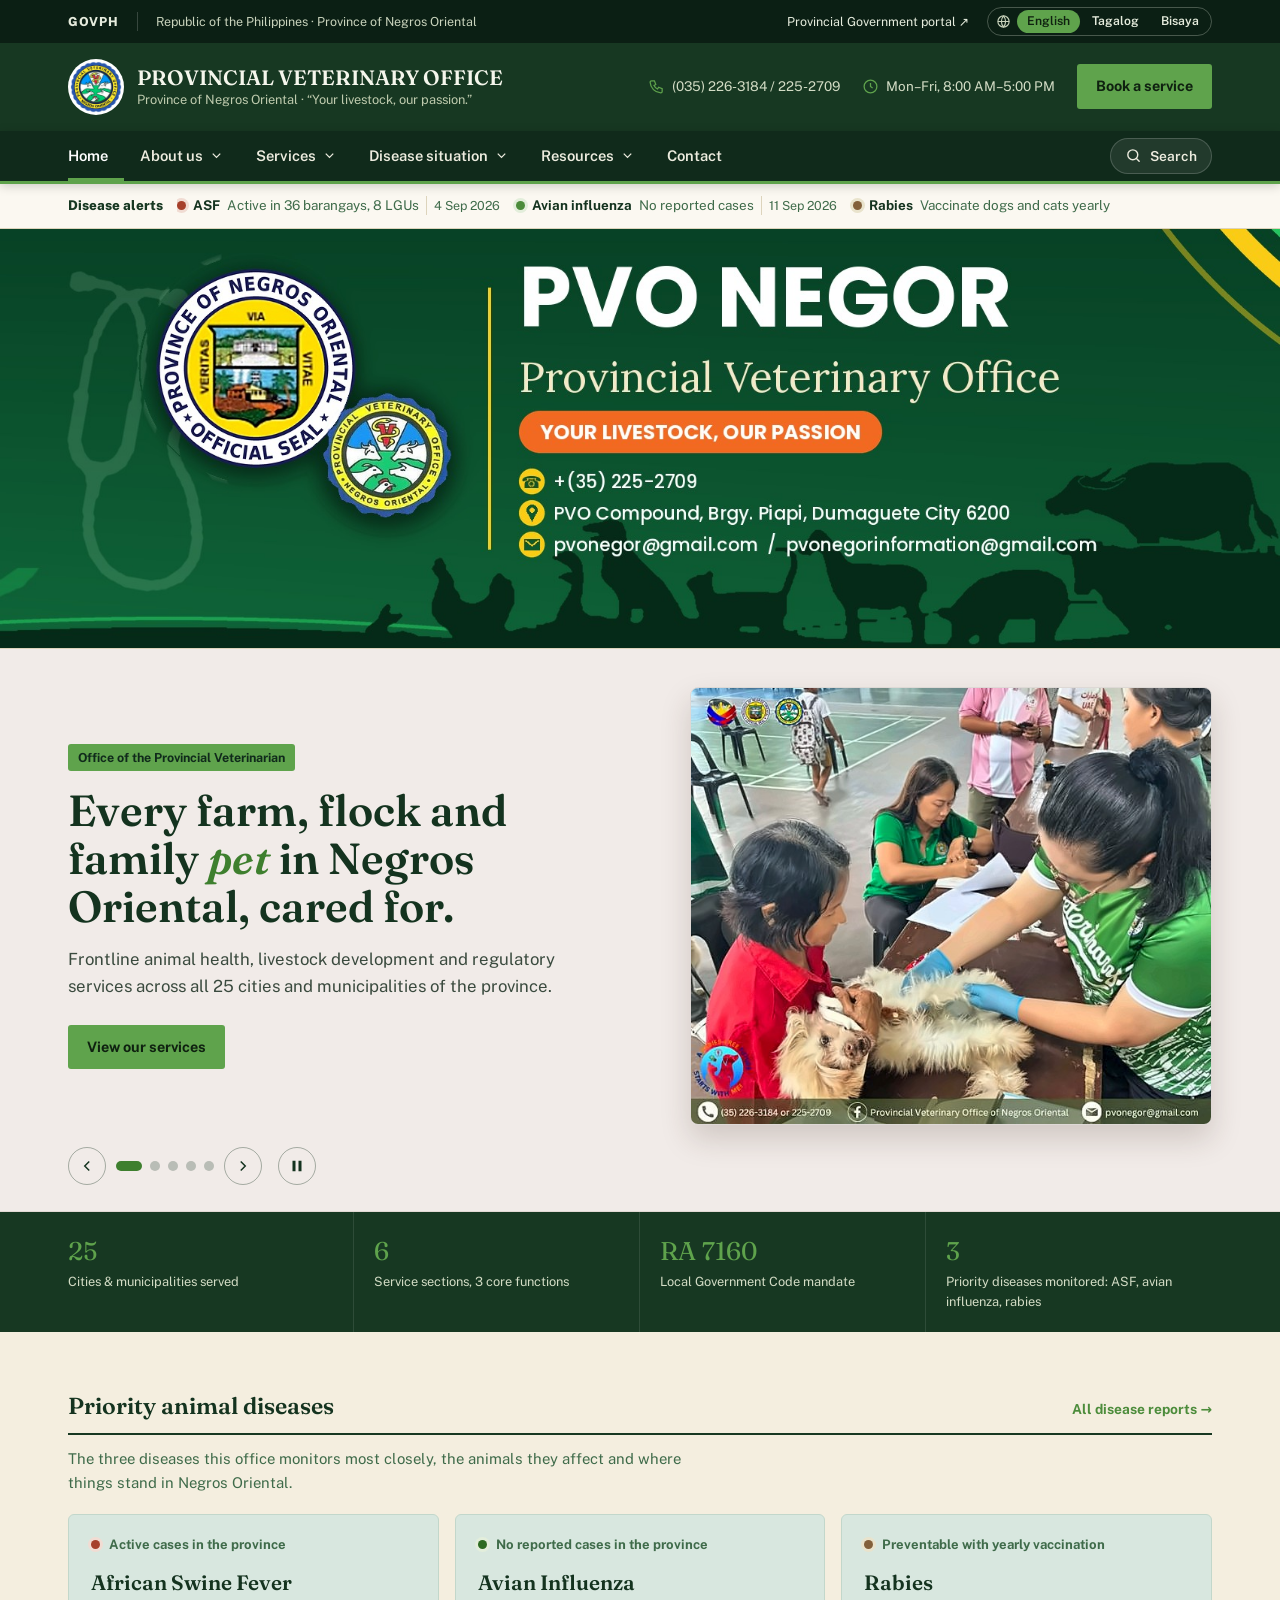
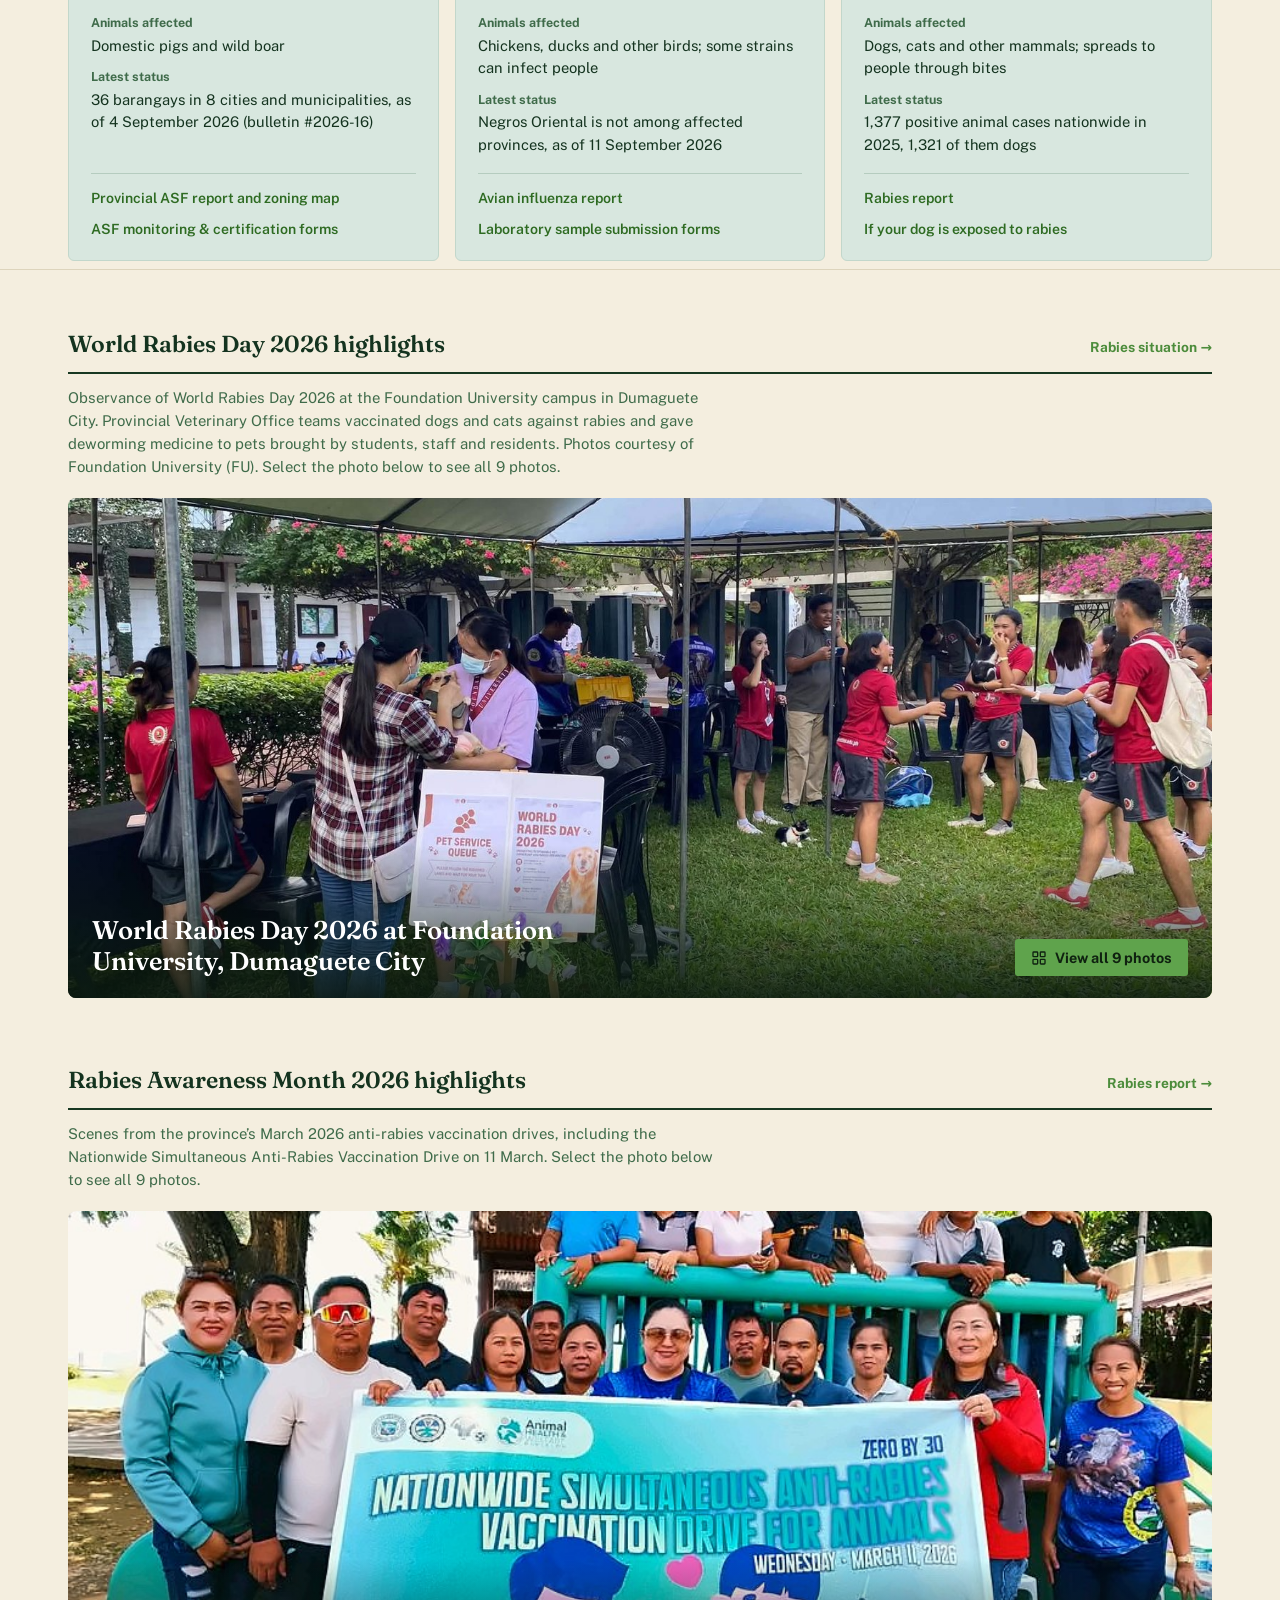
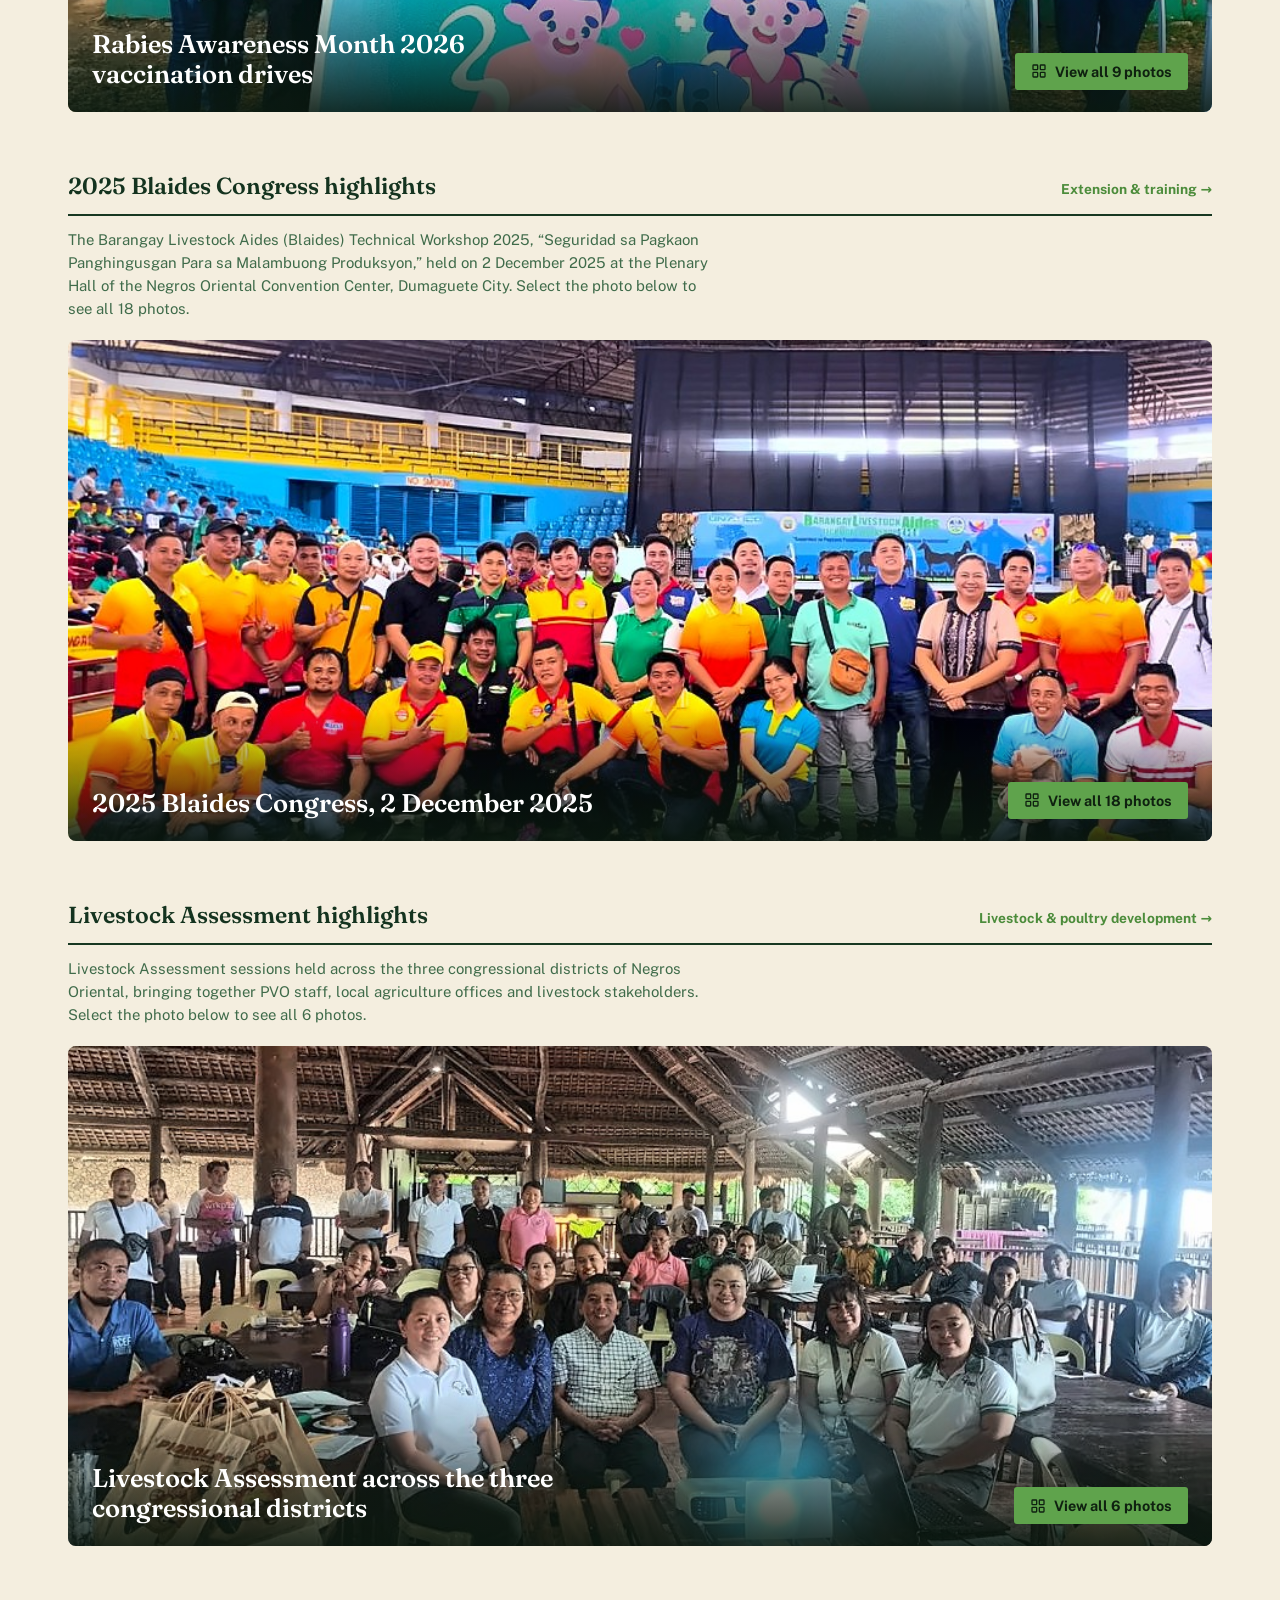
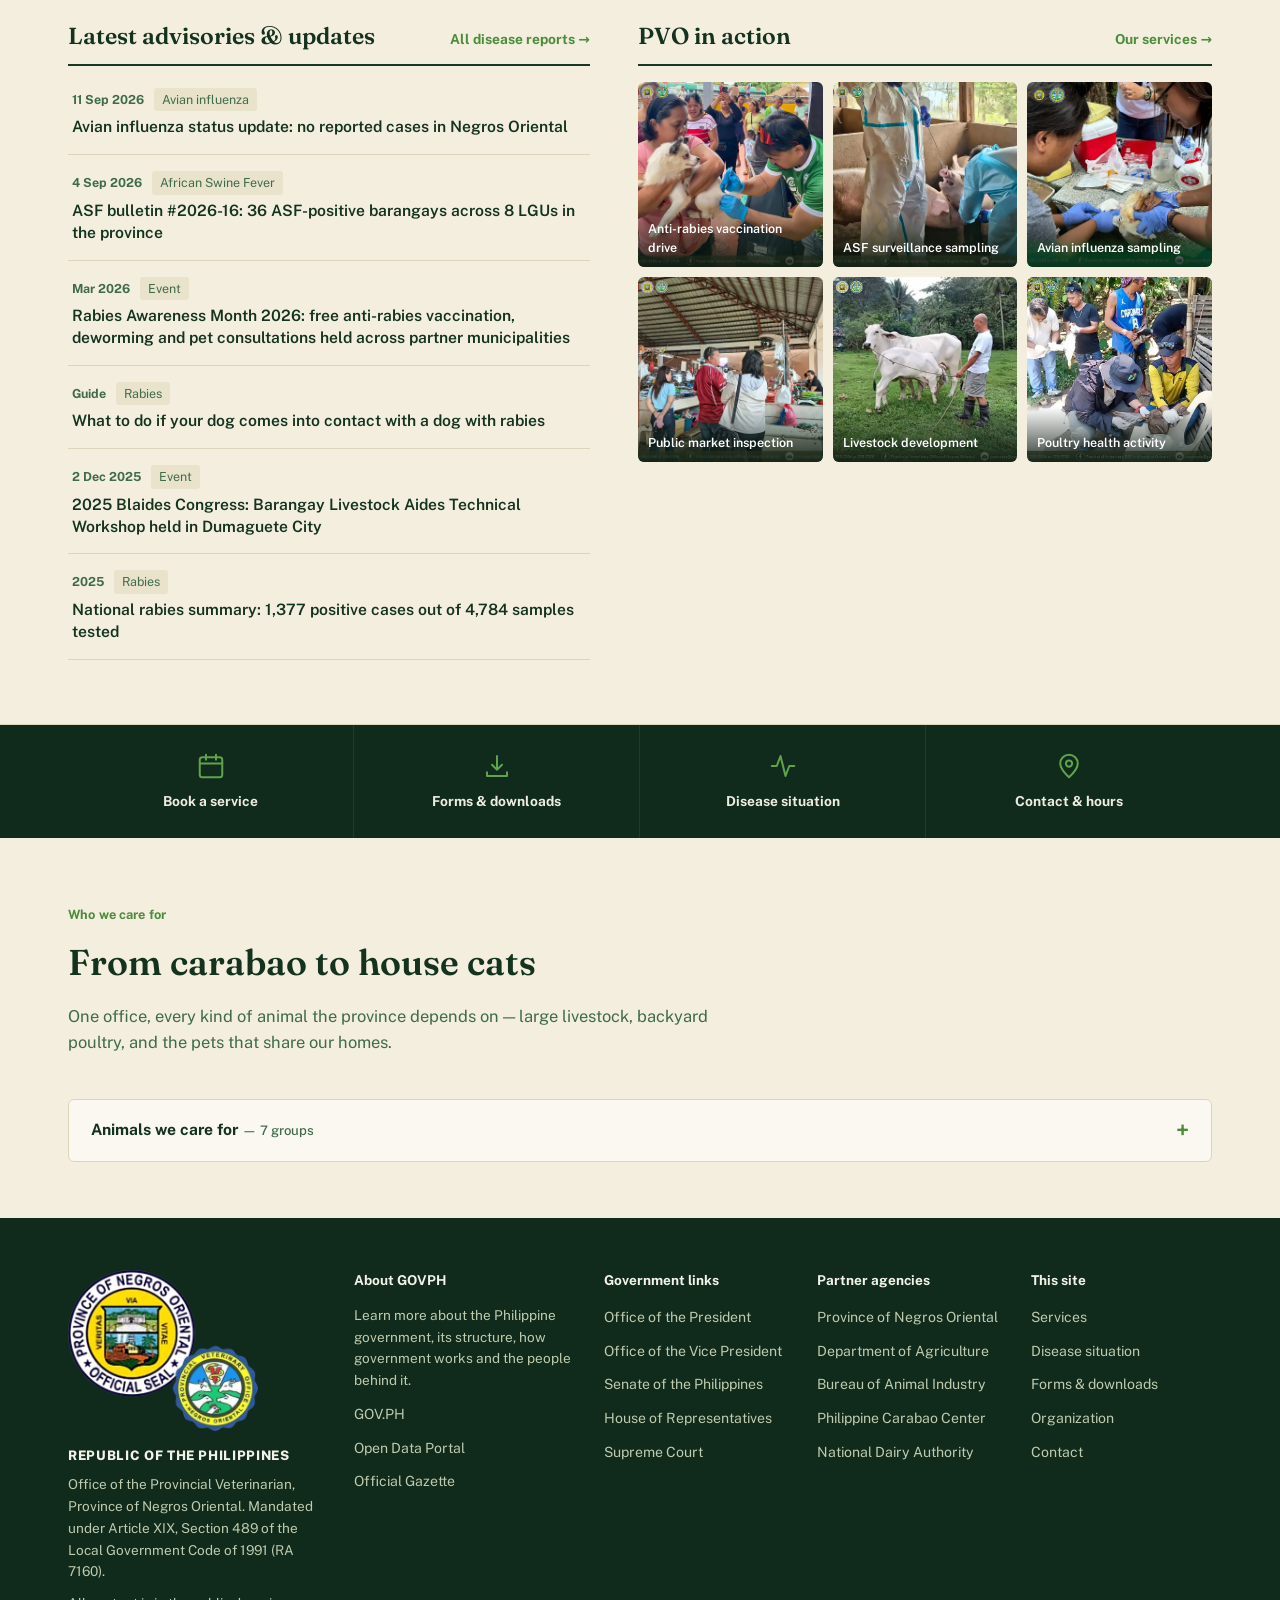
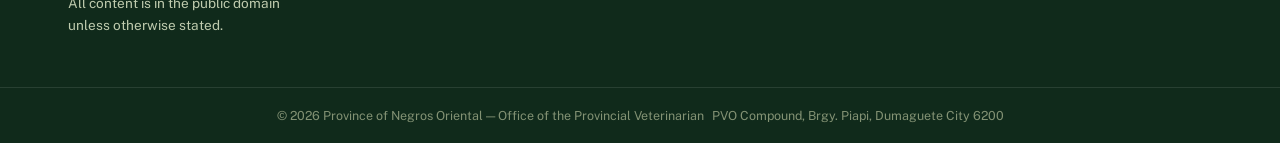
==== index.html @ 1b1973f3 "Initial commit via Netlify [skip ci]" ====
<!DOCTYPE html>
<html lang="en">
<head>
<meta charset="UTF-8">
<meta name="viewport" content="width=device-width, initial-scale=1, viewport-fit=cover">
<title>Provincial Veterinary Office — Negros Oriental</title>
<link rel="icon" href="images/icons/favicon.ico" sizes="any">
<link rel="icon" href="images/icons/favicon-32.png" sizes="32x32" type="image/png">
<link rel="icon" href="images/icons/icon-192.png" sizes="192x192" type="image/png">
<link rel="apple-touch-icon" href="images/icons/apple-touch-icon.png">
<meta name="msapplication-TileImage" content="images/icons/mstile-270.png">
<meta name="theme-color" content="#173822">
<link rel="preconnect" href="https://fonts.googleapis.com">
<link rel="preconnect" href="https://fonts.gstatic.com" crossorigin>
<link href="https://fonts.googleapis.com/css2?family=Fraunces:opsz,wght@9..144,400;9..144,500;9..144,600;9..144,700&family=Public+Sans:wght@400;500;600;700;800&display=swap" rel="stylesheet">
<link rel="stylesheet" href="css/style.css">
</head>
<body>

<a class="skip-link" href="#main">Skip to content</a>

<div class="govph-bar">
  <div class="wrap">
    <a class="govph" href="https://www.gov.ph/" target="_blank" rel="noopener">GOVPH</a>
    <span class="gov-meta">Republic of the Philippines &middot; Province of Negros Oriental</span>
    <a class="gov-portal" href="https://negor.gov.ph/" target="_blank" rel="noopener">Provincial Government portal &#8599;</a>
  </div>
</div>

<header class="site-top">
  <div class="wrap">
    <a class="brand" href="index.html">
      <img class="mark" src="images/pvo-seal-mark.png" alt="" width="56" height="56">
      <span class="brand-text">
        <span class="office">PROVINCIAL VETERINARY OFFICE</span>
        <span class="province">Province of Negros Oriental &middot; &ldquo;Your livestock, our passion.&rdquo;</span>
      </span>
    </a>
    <div class="top-contact">
      <span><svg viewBox="0 0 24 24" fill="none" stroke="currentColor" stroke-width="1.8" aria-hidden="true"><path d="M5 4h4l2 5-2.5 1.5a11 11 0 0 0 5 5L15 13l5 2v4a2 2 0 0 1-2 2A16 16 0 0 1 3 6a2 2 0 0 1 2-2"/></svg>(035) 226-3184 / 225-2709</span>
      <span><svg viewBox="0 0 24 24" fill="none" stroke="currentColor" stroke-width="1.8" aria-hidden="true"><circle cx="12" cy="12" r="9"/><path d="M12 7v5l3 2"/></svg>Mon&ndash;Fri, 8:00 AM&ndash;5:00 PM</span>
      <a class="btn btn-primary" href="https://www.facebook.com/profile.php?id=61559705551489" target="_blank" rel="noopener">Book a service</a>
    </div>
  </div>
</header>

<div class="navbar" id="navbar">
  <div class="wrap">
    <button class="nav-toggle" id="navToggle" type="button" aria-expanded="false" aria-controls="mainMenu">
      <svg viewBox="0 0 24 24" fill="none" stroke="currentColor" stroke-width="2" stroke-linecap="round" aria-hidden="true"><path d="M3 6h18M3 12h18M3 18h18"/></svg>
      <span>Menu</span>
    </button>
    <nav class="mainnav" aria-label="Main">
      <ul class="menu" id="mainMenu">
        <li><a class="top" href="index.html" aria-current="page">Home</a></li>
        <li class="has-sub">
          <button class="top sub-toggle" type="button" aria-expanded="false" aria-controls="menu-1">About us<svg class="chev" viewBox="0 0 24 24" fill="none" stroke="currentColor" stroke-width="2" aria-hidden="true"><path d="m6 9 6 6 6-6"/></svg></button>
          <ul class="submenu" id="menu-1">
            <li><a href="about.html#about">Mandate &amp; legal basis</a></li>
            <li><a href="about.html#mission-vision">Mission, vision &amp; values</a></li>
            <li><a href="organization.html">Organizational structure</a></li>
          </ul>
        </li>
        <li class="has-sub">
          <button class="top sub-toggle" type="button" aria-expanded="false" aria-controls="menu-2">Services<svg class="chev" viewBox="0 0 24 24" fill="none" stroke="currentColor" stroke-width="2" aria-hidden="true"><path d="m6 9 6 6 6-6"/></svg></button>
          <ul class="submenu" id="menu-2">
            <li><a href="services.html#svc-health">Animal health &amp; protection</a></li>
            <li><a href="services.html#svc-production">Animal production</a></li>
            <li><a href="services.html#svc-regulation">Veterinary regulation</a></li>
            <li><a href="services.html#svc-extension">Extension &amp; outreach</a></li>
            <li><a href="services.html#svc-lgu">Services for LGUs</a></li>
            <li><a href="services.html#walkin">Before you visit</a></li>
            <li><a href="services.html#feedback">Feedback &amp; complaints</a></li>
            <li><a href="https://www.facebook.com/profile.php?id=61559705551489" target="_blank" rel="noopener">Book a service (Facebook)</a></li>
          </ul>
        </li>
        <li class="has-sub">
          <button class="top sub-toggle" type="button" aria-expanded="false" aria-controls="menu-3">Disease situation<svg class="chev" viewBox="0 0 24 24" fill="none" stroke="currentColor" stroke-width="2" aria-hidden="true"><path d="m6 9 6 6 6-6"/></svg></button>
          <ul class="submenu" id="menu-3">
            <li><a href="disease-status.html#asf">African Swine Fever</a></li>
            <li><a href="disease-status.html#avian">Avian Influenza</a></li>
            <li><a href="disease-status.html#rabies">Rabies</a></li>
            <li><a href="disease-status.html#rabies-exposed-dog">If your dog is exposed to rabies</a></li>
          </ul>
        </li>
        <li class="has-sub">
          <button class="top sub-toggle" type="button" aria-expanded="false" aria-controls="menu-4">Resources<svg class="chev" viewBox="0 0 24 24" fill="none" stroke="currentColor" stroke-width="2" aria-hidden="true"><path d="m6 9 6 6 6-6"/></svg></button>
          <ul class="submenu" id="menu-4">
            <li><a href="forms.html">Forms &amp; downloads</a></li>
            <li><a href="documents/DA-Rabies-Exposed-Dog-Poster-Filipino.pdf" download>Rabies exposed-dog poster (PDF)</a></li>
          </ul>
        </li>
        <li><a class="top" href="contact.html">Contact</a></li>
      </ul>
    </nav>
    <button class="search-open" type="button" aria-haspopup="dialog" aria-controls="siteSearch" title="Search this site (press /)">
      <svg viewBox="0 0 24 24" fill="none" stroke="currentColor" stroke-width="2" stroke-linecap="round" aria-hidden="true"><circle cx="11" cy="11" r="7"/><path d="m20 20-3.5-3.5"/></svg>
      <span>Search</span>
    </button>
  </div>
</div>

<div class="masthead">
  <img src="images/masthead-banner.jpg" alt="PVO Negros Oriental — Your livestock, our passion. Provincial Veterinary Office cover banner.">
</div>


<main id="main">
  <section class="carousel" aria-roledescription="carousel" aria-label="Highlights">
    <div class="wrap">
    <div class="slides" id="slides">
      <div class="slide is-active" role="group" aria-roledescription="slide" aria-label="1 of 5">
        <div class="slide-text">
          <span class="slide-eyebrow">Office of the Provincial Veterinarian</span>
          <h1 class="slide-title">Every farm, flock and family <em>pet</em> in Negros Oriental, cared for.</h1>
          <p>Frontline animal health, livestock development and regulatory services across all 25 cities and municipalities of the province.</p>
          <div class="slide-ctas"><a class="btn btn-primary" href="services.html">View our services</a></div>
        </div>
        <div class="slide-media"><img src="images/hero-dog-vaccination.jpg" alt="PVO staff vaccinating a dog during an anti-rabies vaccination drive"></div>
      </div>
      <div class="slide" role="group" aria-roledescription="slide" aria-label="2 of 5" aria-hidden="true">
        <div class="slide-text">
          <span class="slide-eyebrow">African Swine Fever advisory</span>
          <h2 class="slide-title">36 barangays in 8 cities and municipalities have active ASF cases</h2>
          <p>From the national ASF bulletin #2026-16, as of 4 September 2026. See the provincial zoning map and the national picture.</p>
          <div class="slide-ctas"><a class="btn btn-primary" href="disease-status.html#asf">See the ASF report</a></div>
        </div>
        <div class="slide-media"><img src="images/asf-sampling-1.jpg" alt="Provincial Veterinary Office staff drawing a blood sample from a restrained piglet for ASF testing" loading="lazy"></div>
      </div>
      <div class="slide" role="group" aria-roledescription="slide" aria-label="3 of 5" aria-hidden="true">
        <div class="slide-text">
          <span class="slide-eyebrow">Rabies Awareness Month 2026</span>
          <h2 class="slide-title">Free anti-rabies vaccination for dogs and cats in March</h2>
          <p>During Rabies Awareness Month, the office and partner municipalities held free vaccination, deworming and pet consultation drives, including the Nationwide Simultaneous Anti-Rabies Vaccination Drive on 11 March 2026.</p>
          <div class="slide-ctas"><a class="btn btn-primary" href="disease-status.html#rabies-exposed-dog">If your dog is exposed to rabies</a><a class="btn btn-ghost" href="#rabies-month">See activity photos</a></div>
        </div>
        <div class="slide-media"><img src="images/rabies-vaccination-cat.jpg" alt="Veterinary staff holding up a white cat to give it an anti-rabies vaccine at a community vaccination event" loading="lazy"></div>
      </div>
      <div class="slide" role="group" aria-roledescription="slide" aria-label="4 of 5" aria-hidden="true">
        <div class="slide-text">
          <span class="slide-eyebrow">Avian influenza surveillance</span>
          <h2 class="slide-title">No reported avian influenza cases in Negros Oriental</h2>
          <p>As of the 11 September 2026 national bulletin. Our field teams collect samples from ducks and poultry for testing.</p>
          <div class="slide-ctas"><a class="btn btn-primary" href="disease-status.html#avian">See the avian influenza report</a></div>
        </div>
        <div class="slide-media"><img src="images/avian-sampling-1.jpg" alt="Veterinary office staff holding a duck while collecting a sample for avian influenza testing" loading="lazy"></div>
      </div>
      <div class="slide" role="group" aria-roledescription="slide" aria-label="5 of 5" aria-hidden="true">
        <div class="slide-text">
          <span class="slide-eyebrow">Extension &amp; training</span>
          <h2 class="slide-title">Training for raisers and Barangay Livestock Aides (Blaides)</h2>
          <p>Technical assistance, veterinary medical missions and responsible pet ownership campaigns across the province.</p>
          <div class="slide-ctas"><a class="btn btn-primary" href="services.html#svc-extension">Extension services</a><a class="btn btn-ghost" href="#blaides-congress">2025 Blaides Congress photos</a></div>
        </div>
        <div class="slide-media"><img src="images/extension-training-group.jpg" alt="Group photo of training participants with Provincial Veterinary Office staff" loading="lazy"></div>
      </div>
    </div>
    <div class="car-controls">
      <button class="car-btn" type="button" data-car="prev" aria-label="Previous slide"><svg viewBox="0 0 24 24" fill="none" stroke="currentColor" stroke-width="2" aria-hidden="true"><path d="m15 18-6-6 6-6"/></svg></button>
      <div class="car-dots" role="group" aria-label="Choose slide">
        <button type="button" class="car-dot" aria-label="Slide 1" aria-current="true"></button>
        <button type="button" class="car-dot" aria-label="Slide 2"></button>
        <button type="button" class="car-dot" aria-label="Slide 3"></button>
        <button type="button" class="car-dot" aria-label="Slide 4"></button>
        <button type="button" class="car-dot" aria-label="Slide 5"></button>
      </div>
      <button class="car-btn" type="button" data-car="next" aria-label="Next slide"><svg viewBox="0 0 24 24" fill="none" stroke="currentColor" stroke-width="2" aria-hidden="true"><path d="m9 18 6-6-6-6"/></svg></button>
      <button class="car-btn car-pause" type="button" data-car="pause" aria-label="Pause automatic slides"><svg class="i-pause" viewBox="0 0 24 24" fill="currentColor" aria-hidden="true"><rect x="6" y="5" width="4" height="14"/><rect x="14" y="5" width="4" height="14"/></svg><svg class="i-play" viewBox="0 0 24 24" fill="currentColor" aria-hidden="true"><path d="M7 5v14l12-7z"/></svg></button>
    </div>
    </div>
  </section>

  <div class="stat-band">
    <div class="wrap">
      <div><span class="num">25</span><span class="label">Cities &amp; municipalities served</span></div>
      <div><span class="num">6</span><span class="label">Service sections, 3 core functions</span></div>
      <div><span class="num">RA 7160</span><span class="label">Local Government Code mandate</span></div>
      <div><span class="num">3</span><span class="label">Priority diseases monitored: ASF, avian influenza, rabies</span></div>
    </div>
  </div>

  <section class="event-feature wr" id="world-rabies-day" data-show-until="2026-10-05" aria-labelledby="wrd-title">
    <div class="wrap">
      <div class="wr-panel">
        <div class="wr-rule" aria-hidden="true"></div>
        <div class="wr-grid">
          <div class="wr-text">
            <p class="wr-kicker"><span class="wr-mark" aria-hidden="true"></span>Upcoming observance &middot; Global event</p>
            <h2 id="wrd-title" class="wr-title">World Rabies Day 2026: Stronger Together</h2>
            <dl class="wr-details">
              <div><dt>Date</dt><dd>Monday, 28 September 2026</dd></div>
              <div><dt>Where</dt><dd>Worldwide, and in every barangay of Negros Oriental</dd></div>
            </dl>
            <p class="wr-quote">Rabies is almost 100% fatal once symptoms appear and kills nearly <strong>59,000 people</strong> every year.</p>
            <p class="wr-lede">Every 28 September, the world comes together to raise awareness about ending rabies. This year&rsquo;s theme, <strong>&ldquo;Stronger Together,&rdquo;</strong> is a reminder that rabies can only be eliminated when everyone works together.</p>
            <button type="button" class="wr-more" aria-expanded="false" aria-controls="wr-details-panel"><span class="wr-more-label" data-i18n-skip>Discover more</span><svg class="wr-arrow" viewBox="0 0 24 24" fill="none" stroke="currentColor" stroke-width="2" stroke-linecap="round" stroke-linejoin="round" aria-hidden="true"><path d="M5 12h14M13 6l6 6-6 6"/></svg></button>
          </div>
          <figure class="wr-media">
            <img src="images/rabies-vaccination-kitten.jpg" alt="A staff member in blue gloves vaccinating a kitten against rabies while another person holds it against a wall" loading="lazy">
          </figure>
        </div>

        <div class="wr-body" id="wr-details-panel">
          <div class="wr-cols">
            <div>
              <h3>What is World Rabies Day?</h3>
              <p>World Rabies Day has been marked every 28 September since 2007 by the <a href="https://rabiesalliance.org/" target="_blank" rel="noopener">Global Alliance for Rabies Control (GARC)</a>, a long-time partner of the World Organisation for Animal Health (WOAH). It is the biggest event in rabies awareness.</p>
              <p>The day and the activities held around it help prevention and elimination efforts around the world. It is a chance to raise awareness and speak up for ending one of the deadliest diseases that pass from animals to people.</p>
              <p>From local communities and veterinary workers to governments, health workers, teachers and global partners, everyone has a part to play in making a rabies-free world a reality.</p>
            </div>
            <div>
              <h3>What can you do?</h3>
              <p>This year&rsquo;s theme calls on everyone to help stop the spread of rabies from dogs. Whichever way you choose to take part, it makes a difference:</p>
              <ul class="wr-list">
                <li>Have your dogs and cats vaccinated against rabies every year.</li>
                <li>Support and join vaccination drives in your barangay or municipality.</li>
                <li>Share rabies awareness messages on social media with <strong>#WorldRabiesDay</strong>.</li>
                <li>Report any animal bite to your municipal or city veterinarian or to this office right away.</li>
                <li>Partner with organisations, or help raise funds for rabies elimination.</li>
              </ul>
              <p class="wr-sub">Communication materials you can use and share:</p>
              <ul class="wr-links">
                <li><a href="https://rabiesalliance.org/world-rabies-day/event-resources" target="_blank" rel="noopener">GARC&rsquo;s World Rabies Day resources<svg class="wr-ext" viewBox="0 0 24 24" fill="none" stroke="currentColor" stroke-width="2" stroke-linecap="round" stroke-linejoin="round" aria-hidden="true"><path d="M7 17 17 7M8 7h9v9"/></svg></a></li>
              </ul>
            </div>
          </div>

          <div class="wr-cols wr-cols-2">
            <div class="wr-card">
              <p class="wr-card-kicker"><span class="wr-mark" aria-hidden="true"></span>Listed disease</p>
              <h3>Rabies</h3>
              <dl class="wr-card-facts">
                <div><dt>Type of animals</dt><dd>Dogs, cats and other mammals; spreads to people through bites</dd></div>
                <div><dt>Useful links</dt><dd>
                  <a href="disease-status.html#rabies">Rabies situation</a><br>
                  <a href="disease-status.html#rabies-exposed-dog">If your dog is exposed to rabies</a>
                </dd></div>
              </dl>
            </div>
            <div>
              <h3>Join us this World Rabies Day</h3>
              <p>As individuals and as a community, we have the power to end rabies. Follow and join the conversation with <strong>#WorldRabiesDay</strong>:</p>
              <ul class="wr-social">
                <li><a href="https://www.facebook.com/profile.php?id=61559705551489" target="_blank" rel="noopener">PVO Negros Oriental on Facebook<svg class="wr-ext" viewBox="0 0 24 24" fill="none" stroke="currentColor" stroke-width="2" stroke-linecap="round" stroke-linejoin="round" aria-hidden="true"><path d="M7 17 17 7M8 7h9v9"/></svg></a></li>
              </ul>
            </div>
          </div>
          <p class="wr-source">Adapted from &ldquo;World Rabies Day 2026: Stronger Together&rdquo;, World Organisation for Animal Health (WOAH).</p>
        </div>
      </div>
    </div>
  </section>

  <section class="diseases" id="priority-diseases" aria-labelledby="pd-title">
    <div class="wrap">
      <div class="block-head"><h2 id="pd-title">Priority animal diseases</h2><a href="disease-status.html">All disease reports</a></div>
      <p class="rm-intro">The three diseases this office monitors most closely, the animals they affect and where things stand in Negros Oriental.</p>
      <div class="disease-grid">
        <article class="disease-card">
          <p class="dc-status dc-active"><span class="dot" aria-hidden="true"></span>Active cases in the province</p>
          <h3><a href="disease-status.html#asf">African Swine Fever</a></h3>
          <dl class="dc-facts">
            <div><dt>Animals affected</dt><dd>Domestic pigs and wild boar</dd></div>
            <div><dt>Latest status</dt><dd>36 barangays in 8 cities and municipalities, as of 4 September 2026 <span class="nw">(bulletin #2026-16)</span></dd></div>
          </dl>
          <ul class="dc-links">
            <li><a href="disease-status.html#asf">Provincial ASF report and zoning map</a></li>
            <li><a href="forms.html#asf-forms">ASF monitoring &amp; certification forms</a></li>
          </ul>
        </article>
        <article class="disease-card">
          <p class="dc-status dc-clear"><span class="dot" aria-hidden="true"></span>No reported cases in the province</p>
          <h3><a href="disease-status.html#avian">Avian Influenza</a></h3>
          <dl class="dc-facts">
            <div><dt>Animals affected</dt><dd>Chickens, ducks and other birds; some strains can infect people</dd></div>
            <div><dt>Latest status</dt><dd>Negros Oriental is not among affected provinces, as of 11 September 2026</dd></div>
          </dl>
          <ul class="dc-links">
            <li><a href="disease-status.html#avian">Avian influenza report</a></li>
            <li><a href="forms.html#lab-forms">Laboratory sample submission forms</a></li>
          </ul>
        </article>
        <article class="disease-card">
          <p class="dc-status dc-watch"><span class="dot" aria-hidden="true"></span>Preventable with yearly vaccination</p>
          <h3><a href="disease-status.html#rabies">Rabies</a></h3>
          <dl class="dc-facts">
            <div><dt>Animals affected</dt><dd>Dogs, cats and other mammals; spreads to people through bites</dd></div>
            <div><dt>Latest status</dt><dd>1,377 positive animal cases nationwide in 2025, 1,321 of them dogs</dd></div>
          </dl>
          <ul class="dc-links">
            <li><a href="disease-status.html#rabies">Rabies report</a></li>
            <li><a href="disease-status.html#rabies-exposed-dog">If your dog is exposed to rabies</a></li>
          </ul>
        </article>
      </div>
    </div>
  </section>

  <section class="rabies-month wrd-highlights" id="world-rabies-day-highlights">
    <div class="wrap">
      <div class="block-head"><h2>World Rabies Day 2026 highlights</h2><a href="disease-status.html#rabies">Rabies situation</a></div>
      <p class="rm-intro">Observance of World Rabies Day 2026 at the Foundation University campus in Dumaguete City. Provincial Veterinary Office teams vaccinated dogs and cats against rabies and gave deworming medicine to pets brought by students, staff and residents. Photos courtesy of Foundation University (FU). <span class="g-hint" data-i18n-skip>Select a photo to view it larger.</span></p>
      <button type="button" class="g-cover" aria-expanded="true" aria-controls="wrdGallery" hidden>
        <img src="images/wrd-2026-pet-service-area.jpg" alt="" loading="lazy">
        <span class="g-cover-text">
          <span class="g-cover-title">World Rabies Day 2026 at Foundation University, Dumaguete City</span>
          <span class="g-cover-cta"><svg viewBox="0 0 24 24" fill="none" stroke="currentColor" stroke-width="2" stroke-linecap="round" stroke-linejoin="round" aria-hidden="true"><rect x="3" y="3" width="7" height="7" rx="1"/><rect x="14" y="3" width="7" height="7" rx="1"/><rect x="3" y="14" width="7" height="7" rx="1"/><rect x="14" y="14" width="7" height="7" rx="1"/></svg><span>View all <span class="g-count"></span> photos</span></span>
        </span>
      </button>
      <div class="rm-grid" id="wrdGallery">
        <button type="button" class="rm-tile rm-feature" data-full="images/wrd-2026-pet-service-area.jpg" data-cap="Pet service area at the Foundation University campus &middot; Photo courtesy of Foundation University">
          <img src="images/wrd-2026-pet-service-area.jpg" alt="Students, staff and pet owners with their dogs and cats at the pet service tents on the Foundation University campus lawn, beside a World Rabies Day 2026 poster and a Pet Service Queue sign" loading="lazy">
          <span class="rm-cap">Pet service area at the Foundation University campus</span>
        </button>
        <button type="button" class="rm-tile" data-full="images/wrd-2026-dog-vaccination.jpg" data-cap="Anti-rabies vaccination for a small white dog &middot; Photo courtesy of Foundation University">
          <img src="images/wrd-2026-dog-vaccination.jpg" alt="A PVO staff member in a blue Provincial Veterinary Office shirt vaccinating a small white dog in a striped shirt held by its owner" loading="lazy">
          <span class="rm-cap">Anti-rabies vaccination for a small white dog</span>
        </button>
        <button type="button" class="rm-tile" data-full="images/wrd-2026-puppy-vaccination.jpg" data-cap="Vaccinating a puppy against rabies &middot; Photo courtesy of Foundation University">
          <img src="images/wrd-2026-puppy-vaccination.jpg" alt="A PVO staff member vaccinating a brown puppy in a yellow shirt held by its owner while a young man looks on" loading="lazy">
          <span class="rm-cap">Vaccinating a puppy against rabies</span>
        </button>
        <button type="button" class="rm-tile" data-full="images/wrd-2026-fluffy-dog-vaccination.jpg" data-cap="Vaccinating a fluffy grey and white dog &middot; Photo courtesy of Foundation University">
          <img src="images/wrd-2026-fluffy-dog-vaccination.jpg" alt="A masked PVO staff member vaccinating a fluffy grey and white dog held by its owner, as another staff member prepares a syringe" loading="lazy">
          <span class="rm-cap">Vaccinating a fluffy grey and white dog</span>
        </button>
        <button type="button" class="rm-tile" data-full="images/wrd-2026-pug.jpg" data-cap="A pug owner comforts his pet before its shot &middot; Photo courtesy of Foundation University">
          <img src="images/wrd-2026-pug.jpg" alt="A pet owner kissing his pug on the table while PVO staff prepare the vaccine" loading="lazy">
          <span class="rm-cap">A pug owner comforts his pet before its shot</span>
        </button>
        <button type="button" class="rm-tile" data-full="images/wrd-2026-registration.jpg" data-cap="Registering a black cat at the PVO table &middot; Photo courtesy of Foundation University">
          <img src="images/wrd-2026-registration.jpg" alt="A PVO staff member filling in a record at the registration table while a black cat sits on the table beside its owner" loading="lazy">
          <span class="rm-cap">Registering a black cat at the PVO table</span>
        </button>
        <button type="button" class="rm-tile" data-full="images/wrd-2026-cat-records.jpg" data-cap="Recording a cat&rsquo;s details before treatment &middot; Photo courtesy of Foundation University">
          <img src="images/wrd-2026-cat-records.jpg" alt="A PVO staff member writing on a vaccination card while a colleague holds a black and white cat on the table" loading="lazy">
          <span class="rm-cap">Recording a cat&rsquo;s details before treatment</span>
        </button>
        <button type="button" class="rm-tile" data-full="images/wrd-2026-black-cat-deworming.jpg" data-cap="Giving a black cat oral deworming medicine &middot; Photo courtesy of Foundation University">
          <img src="images/wrd-2026-black-cat-deworming.jpg" alt="A PVO staff member in a green shirt giving oral medicine to a long-haired black cat on the table as its owner watches" loading="lazy">
          <span class="rm-cap">Giving a black cat oral deworming medicine</span>
        </button>
        <button type="button" class="rm-tile" data-full="images/wrd-2026-cat-deworming.jpg" data-cap="Giving a black and white cat oral deworming medicine &middot; Photo courtesy of Foundation University">
          <img src="images/wrd-2026-cat-deworming.jpg" alt="A PVO staff member holding a black and white cat&rsquo;s head while giving it oral medicine with a syringe" loading="lazy">
          <span class="rm-cap">Giving a black and white cat oral deworming medicine</span>
        </button>
      </div>
      <p class="rm-credit">Photos courtesy of Foundation University (FU).</p>
      <button type="button" class="btn btn-outline g-hide" aria-controls="wrdGallery" hidden>Hide photos</button>
    </div>
  </section>

  <section class="rabies-month" id="rabies-month">
    <div class="wrap">
      <div class="block-head"><h2>Rabies Awareness Month 2026 highlights</h2><a href="disease-status.html#rabies">Rabies report</a></div>
      <p class="rm-intro">Scenes from the province&rsquo;s March 2026 anti-rabies vaccination drives, including the Nationwide Simultaneous Anti-Rabies Vaccination Drive on 11 March. <span class="g-hint" data-i18n-skip>Select a photo to view it larger.</span></p>
      <button type="button" class="g-cover" aria-expanded="true" aria-controls="rmGallery" hidden>
        <img src="images/rabies-month-nationwide-drive.jpg" alt="" loading="lazy">
        <span class="g-cover-text">
          <span class="g-cover-title">Rabies Awareness Month 2026 vaccination drives</span>
          <span class="g-cover-cta"><svg viewBox="0 0 24 24" fill="none" stroke="currentColor" stroke-width="2" stroke-linecap="round" stroke-linejoin="round" aria-hidden="true"><rect x="3" y="3" width="7" height="7" rx="1"/><rect x="14" y="3" width="7" height="7" rx="1"/><rect x="3" y="14" width="7" height="7" rx="1"/><rect x="14" y="14" width="7" height="7" rx="1"/></svg><span>View all <span class="g-count"></span> photos</span></span>
        </span>
      </button>
      <div class="rm-grid" id="rmGallery">
        <button type="button" class="rm-tile rm-feature" data-full="images/rabies-month-nationwide-drive.jpg" data-cap="Nationwide Simultaneous Anti-Rabies Vaccination Drive, 11 March 2026">
          <img src="images/rabies-month-nationwide-drive.jpg" alt="PVO staff and partners holding a banner for the Nationwide Simultaneous Anti-Rabies Vaccination Drive for Animals, Wednesday, 11 March 2026" loading="lazy">
          <span class="rm-cap">Nationwide Simultaneous Anti-Rabies Vaccination Drive, 11 March 2026</span>
        </button>
        <button type="button" class="rm-tile" data-full="images/rabies-month-banner-team.jpg" data-cap="&ldquo;Rabies-Free na Pusa&rsquo;t Aso&rdquo; campaign banner">
          <img src="images/rabies-month-banner-team.jpg" alt="Team members holding a banner reading Rabies-Free na Pusa&rsquo;t Aso, Kaligtasan ng Pamilyang Pilipino, March is Rabies Awareness Month" loading="lazy">
          <span class="rm-cap">&ldquo;Rabies-Free na Pusa&rsquo;t Aso&rdquo; campaign banner</span>
        </button>
        <button type="button" class="rm-tile" data-full="images/rabies-month-basay.jpg" data-cap="Pet owners and staff in Basay">
          <img src="images/rabies-month-basay.jpg" alt="Staff and pet owners holding their dogs beside a Rabies Awareness Month banner in a covered court in Basay" loading="lazy">
          <span class="rm-cap">Pet owners and staff in Basay</span>
        </button>
        <button type="button" class="rm-tile" data-full="images/rabies-month-vaccination-station.jpg" data-cap="Vaccination station team">
          <img src="images/rabies-month-vaccination-station.jpg" alt="PVO team in green veterinary shirts at a vaccination table, one staff member preparing a syringe" loading="lazy">
          <span class="rm-cap">Vaccination station team</span>
        </button>
        <button type="button" class="rm-tile" data-full="images/rabies-month-registration.jpg" data-cap="Registering pets before vaccination">
          <img src="images/rabies-month-registration.jpg" alt="Staff at a long table filling in vaccination cards while pet owners wait" loading="lazy">
          <span class="rm-cap">Registering pets before vaccination</span>
        </button>
        <button type="button" class="rm-tile" data-full="images/rabies-month-pet-owners.jpg" data-cap="Pet owners bring their dogs">
          <img src="images/rabies-month-pet-owners.jpg" alt="Pet owners lined up holding small white dogs at a covered court" loading="lazy">
          <span class="rm-cap">Pet owners bring their dogs</span>
        </button>
        <button type="button" class="rm-tile" data-full="images/rabies-month-queue.jpg" data-cap="Owners and dogs at the registration table">
          <img src="images/rabies-month-queue.jpg" alt="Pet owners holding dogs at a registration table while a staff member writes" loading="lazy">
          <span class="rm-cap">Owners and dogs at the registration table</span>
        </button>
        <button type="button" class="rm-tile" data-full="images/rabies-month-records.jpg" data-cap="Recording vaccinations">
          <img src="images/rabies-month-records.jpg" alt="Staff in green shirts recording vaccinations while a woman holds her puppy" loading="lazy">
          <span class="rm-cap">Recording vaccinations</span>
        </button>
        <button type="button" class="rm-tile" data-full="images/rabies-month-crowd.jpg" data-cap="A busy vaccination day">
          <img src="images/rabies-month-crowd.jpg" alt="Pet owners gathered around registration tables in a gymnasium" loading="lazy">
          <span class="rm-cap">A busy vaccination day</span>
        </button>
      </div>
      <button type="button" class="btn btn-outline g-hide" aria-controls="rmGallery" hidden>Hide photos</button>
    </div>
  </section>

  <section class="rabies-month blaides-congress" id="blaides-congress">
    <div class="wrap">
      <div class="block-head"><h2>2025 Blaides Congress highlights</h2><a href="services.html#svc-extension">Extension &amp; training</a></div>
      <p class="rm-intro">The Barangay Livestock Aides (Blaides) Technical Workshop 2025, &ldquo;Seguridad sa Pagkaon Panghingusgan Para sa Malambuong Produksyon,&rdquo; held on 2 December 2025 at the Plenary Hall of the Negros Oriental Convention Center, Dumaguete City. <span class="g-hint" data-i18n-skip>Select a photo to view it larger.</span></p>
      <button type="button" class="g-cover" aria-expanded="true" aria-controls="bcGallery" hidden>
        <img src="images/blaides-congress-arena.jpg" alt="" loading="lazy">
        <span class="g-cover-text">
          <span class="g-cover-title">2025 Blaides Congress, 2 December 2025</span>
          <span class="g-cover-cta"><svg viewBox="0 0 24 24" fill="none" stroke="currentColor" stroke-width="2" stroke-linecap="round" stroke-linejoin="round" aria-hidden="true"><rect x="3" y="3" width="7" height="7" rx="1"/><rect x="14" y="3" width="7" height="7" rx="1"/><rect x="3" y="14" width="7" height="7" rx="1"/><rect x="14" y="14" width="7" height="7" rx="1"/></svg><span>View all <span class="g-count"></span> photos</span></span>
        </span>
      </button>
      <div class="rm-grid" id="bcGallery">
        <button type="button" class="rm-tile rm-feature" data-full="images/blaides-congress-podium.jpg" data-cap="Message from the podium">
          <img src="images/blaides-congress-podium.jpg" alt="A woman delivering a message at a clear podium bearing the Negros Oriental seal, in front of the workshop banner" loading="lazy">
          <span class="rm-cap">Message from the podium</span>
        </button>
        <button type="button" class="rm-tile" data-full="images/blaides-congress-speaker.jpg" data-cap="A guest speaker addresses the participants">
          <img src="images/blaides-congress-speaker.jpg" alt="A man speaking into a microphone, with participants seated in the arena stands behind him" loading="lazy">
          <span class="rm-cap">A guest speaker addresses the participants</span>
        </button>
        <button type="button" class="rm-tile" data-full="images/blaides-congress-head-table.jpg" data-cap="Guests at the head table">
          <img src="images/blaides-congress-head-table.jpg" alt="Guests seated at a table with a green runner, participants in the stands behind them" loading="lazy">
          <span class="rm-cap">Guests at the head table</span>
        </button>
        <button type="button" class="rm-tile rm-feature" data-full="images/blaides-congress-arena.jpg" data-cap="Delegates gathered in the arena">
          <img src="images/blaides-congress-arena.jpg" alt="A large group of delegates in colorful team shirts posing on the arena floor" loading="lazy">
          <span class="rm-cap">Delegates gathered in the arena</span>
        </button>
        <button type="button" class="rm-tile" data-full="images/blaides-congress-green-delegation.jpg" data-cap="Delegation in green and black shirts">
          <img src="images/blaides-congress-green-delegation.jpg" alt="A large delegation in green and black shirts posing on the stage steps in front of the workshop banner" loading="lazy">
          <span class="rm-cap">Delegation in green and black shirts</span>
        </button>
        <button type="button" class="rm-tile" data-full="images/blaides-congress-sibulan.jpg" data-cap="Sibulan Barangay Livestock Aides">
          <img src="images/blaides-congress-sibulan.jpg" alt="Barangay Livestock Aides from Sibulan in matching white shirts in front of the workshop banner" loading="lazy">
          <span class="rm-cap">Sibulan Barangay Livestock Aides</span>
        </button>
        <button type="button" class="rm-tile" data-full="images/blaides-congress-mao-delegation.jpg" data-cap="Municipal Agriculturist&rsquo;s office delegation">
          <img src="images/blaides-congress-mao-delegation.jpg" alt="A delegation in yellow Office of the Municipal Agriculturist shirts seated on the stage steps" loading="lazy">
          <span class="rm-cap">Municipal Agriculturist&rsquo;s office delegation</span>
        </button>
        <button type="button" class="rm-tile" data-full="images/blaides-congress-delegation-3.jpg" data-cap="Delegation in green and white shirts">
          <img src="images/blaides-congress-delegation-3.jpg" alt="Delegates in green and white shirts posing on the stage steps" loading="lazy">
          <span class="rm-cap">Delegation in green and white shirts</span>
        </button>
        <button type="button" class="rm-tile" data-full="images/blaides-congress-delegation-red.jpg" data-cap="Delegation in red and white shirts">
          <img src="images/blaides-congress-delegation-red.jpg" alt="A large delegation in red and white shirts posing on the stage" loading="lazy">
          <span class="rm-cap">Delegation in red and white shirts</span>
        </button>
        <button type="button" class="rm-tile" data-full="images/blaides-congress-delegation-white.jpg" data-cap="Delegation in printed white shirts">
          <img src="images/blaides-congress-delegation-white.jpg" alt="Delegates in printed white shirts posing on the stage" loading="lazy">
          <span class="rm-cap">Delegation in printed white shirts</span>
        </button>
        <button type="button" class="rm-tile" data-full="images/blaides-congress-delegation-green.jpg" data-cap="Delegation in bright green shirts">
          <img src="images/blaides-congress-delegation-green.jpg" alt="Seven delegates in bright green shirts on the stage" loading="lazy">
          <span class="rm-cap">Delegation in bright green shirts</span>
        </button>
        <button type="button" class="rm-tile" data-full="images/blaides-congress-delegation-polo.jpg" data-cap="Delegates and guests on stage">
          <img src="images/blaides-congress-delegation-polo.jpg" alt="Delegates in green polo shirts on stage with a guest in the middle" loading="lazy">
          <span class="rm-cap">Delegates and guests on stage</span>
        </button>
        <button type="button" class="rm-tile" data-full="images/blaides-congress-delegation-blue.jpg" data-cap="Delegation in light blue shirts">
          <img src="images/blaides-congress-delegation-blue.jpg" alt="A large delegation in light blue shirts on the arena floor holding yellow bags" loading="lazy">
          <span class="rm-cap">Delegation in light blue shirts</span>
        </button>
        <button type="button" class="rm-tile" data-full="images/blaides-congress-envelopes.jpg" data-cap="Participants with envelopes">
          <img src="images/blaides-congress-envelopes.jpg" alt="Participants lined up on the arena floor holding white envelopes" loading="lazy">
          <span class="rm-cap">Participants with envelopes</span>
        </button>
        <button type="button" class="rm-tile" data-full="images/blaides-congress-prizes.jpg" data-cap="Participants with sponsor feed prizes">
          <img src="images/blaides-congress-prizes.jpg" alt="Participants standing beside sacks of feed from sponsors" loading="lazy">
          <span class="rm-cap">Participants with sponsor feed prizes</span>
        </button>
        <button type="button" class="rm-tile" data-full="images/blaides-congress-products.jpg" data-cap="Participants with sponsor products">
          <img src="images/blaides-congress-products.jpg" alt="Participants holding up animal health products next to sacks of feed" loading="lazy">
          <span class="rm-cap">Participants with sponsor products</span>
        </button>
        <button type="button" class="rm-tile" data-full="images/blaides-congress-booth-salto.jpg" data-cap="Sponsor booth">
          <img src="images/blaides-congress-booth-salto.jpg" alt="Six people giving a number-one sign at a gamefowl feeds sponsor booth" loading="lazy">
          <span class="rm-cap">Sponsor booth</span>
        </button>
        <button type="button" class="rm-tile" data-full="images/blaides-congress-booth-bmeg.jpg" data-cap="Sponsor booth">
          <img src="images/blaides-congress-booth-bmeg.jpg" alt="Three men giving a thumbs up at a feeds sponsor booth" loading="lazy">
          <span class="rm-cap">Sponsor booth</span>
        </button>
      </div>
      <button type="button" class="btn btn-outline g-hide" aria-controls="bcGallery" hidden>Hide photos</button>
    </div>
  </section>

  <section class="rabies-month livestock-assessment" id="livestock-assessment">
    <div class="wrap">
      <div class="block-head"><h2>Livestock Assessment highlights</h2><a href="services.html#svc-production">Livestock &amp; poultry development</a></div>
      <p class="rm-intro">Livestock Assessment sessions held across the three congressional districts of Negros Oriental, bringing together PVO staff, local agriculture offices and livestock stakeholders. <span class="g-hint" data-i18n-skip>Select a photo to view it larger.</span></p>
      <button type="button" class="g-cover" aria-expanded="true" aria-controls="laGallery" hidden>
        <img src="images/livestock-assessment-pavilion-group.jpg" alt="" loading="lazy">
        <span class="g-cover-text">
          <span class="g-cover-title">Livestock Assessment across the three congressional districts</span>
          <span class="g-cover-cta"><svg viewBox="0 0 24 24" fill="none" stroke="currentColor" stroke-width="2" stroke-linecap="round" stroke-linejoin="round" aria-hidden="true"><rect x="3" y="3" width="7" height="7" rx="1"/><rect x="14" y="3" width="7" height="7" rx="1"/><rect x="3" y="14" width="7" height="7" rx="1"/><rect x="14" y="14" width="7" height="7" rx="1"/></svg><span>View all <span class="g-count"></span> photos</span></span>
        </span>
      </button>
      <div class="rm-grid" id="laGallery">
        <button type="button" class="rm-tile rm-feature" data-full="images/livestock-assessment-pavilion-group.jpg" data-cap="Participants and PVO staff in an open-air pavilion">
          <img src="images/livestock-assessment-pavilion-group.jpg" alt="A large group of participants and PVO staff seated and standing under a thatched open-air pavilion, with a projector on the table in front" loading="lazy">
          <span class="rm-cap">Participants and PVO staff in an open-air pavilion</span>
        </button>
        <button type="button" class="rm-tile" data-full="images/livestock-assessment-pavilion-presentation.jpg" data-cap="Presentation in the open-air pavilion">
          <img src="images/livestock-assessment-pavilion-presentation.jpg" alt="Participants seated at wooden tables facing a projected presentation while a speaker stands beside the screen" loading="lazy">
          <span class="rm-cap">Presentation in the open-air pavilion</span>
        </button>
        <button type="button" class="rm-tile" data-full="images/livestock-assessment-function-hall-group.jpg" data-cap="Participants and PVO staff in a function hall">
          <img src="images/livestock-assessment-function-hall-group.jpg" alt="Participants and PVO staff posing on a green stage in a function hall with chandeliers" loading="lazy">
          <span class="rm-cap">Participants and PVO staff in a function hall</span>
        </button>
        <button type="button" class="rm-tile" data-full="images/livestock-assessment-conference-room-group.jpg" data-cap="Participants and PVO staff in a conference room">
          <img src="images/livestock-assessment-conference-room-group.jpg" alt="A large group posing around tables in a conference room, a laptop showing the presentation title slide" loading="lazy">
          <span class="rm-cap">Participants and PVO staff in a conference room</span>
        </button>
        <button type="button" class="rm-tile" data-full="images/livestock-assessment-conference-room-forum.jpg" data-cap="A participant speaks during the open forum">
          <img src="images/livestock-assessment-conference-room-forum.jpg" alt="A man in a blue shirt smiling as he speaks into a microphone, holding a sheet of paper, with participants seated at tables behind him" loading="lazy">
          <span class="rm-cap">A participant speaks during the open forum</span>
        </button>
        <button type="button" class="rm-tile rm-wide" data-full="images/livestock-assessment-mid-year-evaluation.jpg" data-cap="Mid-Year Evaluation and Assessment, 15 July">
          <img src="images/livestock-assessment-mid-year-evaluation.jpg" alt="Participants and PVO staff posing in front of a Mid-Year Evaluation and Assessment banner in a wood-paneled venue, four seated in front" loading="lazy">
          <span class="rm-cap">Mid-Year Evaluation and Assessment, 15 July</span>
        </button>
      </div>
      <button type="button" class="btn btn-outline g-hide" aria-controls="laGallery" hidden>Hide photos</button>
    </div>
  </section>

  <dialog class="lightbox" id="lightbox" aria-label="Photo viewer">
    <button type="button" class="lb-close" aria-label="Close">&times;</button>
    <button type="button" class="lb-nav lb-prev" aria-label="Previous photo">&#8249;</button>
    <figure><img alt=""><figcaption></figcaption></figure>
    <button type="button" class="lb-nav lb-next" aria-label="Next photo">&#8250;</button>
  </dialog>

  <section class="news-action">
    <div class="wrap na-grid">
      <div>
        <div class="block-head"><h2>Latest advisories &amp; updates</h2><a href="disease-status.html">All disease reports</a></div>
        <ul class="news-list">
          <li><a href="disease-status.html#avian"><span class="news-meta"><time>11 Sep 2026</time><span class="news-tag">Avian influenza</span></span><span class="news-title">Avian influenza status update: no reported cases in Negros Oriental</span></a></li>
          <li><a href="disease-status.html#asf"><span class="news-meta"><time>4 Sep 2026</time><span class="news-tag">African Swine Fever</span></span><span class="news-title">ASF bulletin #2026-16: 36 ASF-positive barangays across 8 LGUs in the province</span></a></li>
          <li><a href="#rabies-month"><span class="news-meta"><time>Mar 2026</time><span class="news-tag">Event</span></span><span class="news-title">Rabies Awareness Month 2026: free anti-rabies vaccination, deworming and pet consultations held across partner municipalities</span></a></li>
          <li><a href="disease-status.html#rabies-exposed-dog"><span class="news-meta"><time>Guide</time><span class="news-tag">Rabies</span></span><span class="news-title">What to do if your dog comes into contact with a dog with rabies</span></a></li>
          <li><a href="#blaides-congress"><span class="news-meta"><time>2 Dec 2025</time><span class="news-tag">Event</span></span><span class="news-title">2025 Blaides Congress: Barangay Livestock Aides Technical Workshop held in Dumaguete City</span></a></li>
          <li><a href="disease-status.html#rabies"><span class="news-meta"><time>2025</time><span class="news-tag">Rabies</span></span><span class="news-title">National rabies summary: 1,377 positive cases out of 4,784 samples tested</span></a></li>
        </ul>
      </div>
      <div>
        <div class="block-head"><h2>PVO in action</h2><a href="services.html">Our services</a></div>
        <div class="action-grid">
          <a class="action-card" href="disease-status.html#rabies"><img src="images/rabies-vaccination-dog.jpg" alt="Veterinarian vaccinating a small white dog held by its owner" loading="lazy"><span>Anti-rabies vaccination drive</span></a>
          <a class="action-card" href="disease-status.html#asf"><img src="images/asf-sampling-3.jpg" alt="Team members in protective suits restraining a pig for ASF sample collection" loading="lazy"><span>ASF surveillance sampling</span></a>
          <a class="action-card" href="disease-status.html#avian"><img src="images/avian-sampling-2.jpg" alt="Two staff in blue gloves drawing a blood sample from a duck" loading="lazy"><span>Avian influenza sampling</span></a>
          <a class="action-card" href="services.html#svc-regulation"><img src="images/regulatory-market-inspection.jpg" alt="Staff inspecting stalls inside a public market" loading="lazy"><span>Public market inspection</span></a>
          <a class="action-card" href="services.html#svc-production"><img src="images/hero-cattle-raiser.jpg" alt="A cattle raiser with his cow and calf in a pasture" loading="lazy"><span>Livestock development</span></a>
          <a class="action-card" href="services.html#svc-health"><img src="images/hero-poultry.jpg" alt="PVO staff handling chickens and ducks during a poultry health activity" loading="lazy"><span>Poultry health activity</span></a>
        </div>
      </div>
    </div>
  </section>

  <section class="quicklinks" aria-label="Quick links">
    <div class="wrap ql-grid">
      <a class="ql" href="https://www.facebook.com/profile.php?id=61559705551489" target="_blank" rel="noopener"><svg viewBox="0 0 24 24" fill="none" stroke="currentColor" stroke-width="1.6" stroke-linecap="round" stroke-linejoin="round" aria-hidden="true"><rect x="3" y="5" width="18" height="16" rx="2"/><path d="M3 10h18M8 3v4M16 3v4"/></svg><span>Book a service</span></a>
      <a class="ql" href="forms.html"><svg viewBox="0 0 24 24" fill="none" stroke="currentColor" stroke-width="1.6" stroke-linecap="round" stroke-linejoin="round" aria-hidden="true"><path d="M12 4v11m0 0-4-4m4 4 4-4"/><path d="M4 17v3h16v-3"/></svg><span>Forms &amp; downloads</span></a>
      <a class="ql" href="disease-status.html"><svg viewBox="0 0 24 24" fill="none" stroke="currentColor" stroke-width="1.6" stroke-linecap="round" stroke-linejoin="round" aria-hidden="true"><path d="M3 12h4l3-8 4 16 3-8h4"/></svg><span>Disease situation</span></a>
      <a class="ql" href="contact.html"><svg viewBox="0 0 24 24" fill="none" stroke="currentColor" stroke-width="1.6" stroke-linecap="round" stroke-linejoin="round" aria-hidden="true"><path d="M12 21s-7-6.2-7-11a7 7 0 0 1 14 0c0 4.8-7 11-7 11z"/><circle cx="12" cy="10" r="2.5"/></svg><span>Contact &amp; hours</span></a>
    </div>
  </section>

  <section id="animals" style="padding-top:64px; padding-bottom:56px;">
    <div class="wrap">
      <div class="section-head" style="margin-bottom:36px;">
        <span class="eyebrow">Who we care for</span>
        <h2>From carabao to house cats</h2>
        <p>One office, every kind of animal the province depends on — large livestock, backyard poultry, and the pets that share our homes.</p>
      </div>
      <details class="disclosure animal-disclosure">
        <summary>
          <span>Animals we care for <span class="hint">&mdash; 7 groups</span></span>
          <span class="icon-plus">+</span>
        </summary>
        <div class="disclosure-body">
      <div class="animal-grid">

        <div class="animal-card">
          <div class="badge">
            <svg viewBox="0 0 100 100" xmlns="http://www.w3.org/2000/svg" aria-hidden="true">
              <path d="M30 40 Q16 20 26 16 Q34 14 34 30" fill="var(--soil-600)"/>
              <path d="M70 40 Q84 20 74 16 Q66 14 66 30" fill="var(--soil-600)"/>
              <circle cx="50" cy="40" r="22" fill="var(--soil-600)"/>
              <circle cx="42" cy="38" r="2.6" fill="#fff"/>
              <circle cx="58" cy="38" r="2.6" fill="#fff"/>
              <ellipse cx="50" cy="48" rx="6" ry="4" fill="#fff"/>
              <ellipse cx="50" cy="76" rx="22" ry="16" fill="var(--soil-600)"/>
              <path d="M70 72 Q84 66 80 80" stroke="var(--soil-600)" stroke-width="5" fill="none" stroke-linecap="round"/>
            </svg>
          </div>
          <span class="name">Dogs</span><span class="tag">Vaccination &amp; care</span>
        </div>

        <div class="animal-card">
          <div class="badge">
            <svg viewBox="0 0 100 100" xmlns="http://www.w3.org/2000/svg" aria-hidden="true">
              <path d="M34 30 L26 10 L42 24 Z" fill="var(--leaf-600)"/>
              <path d="M66 30 L74 10 L58 24 Z" fill="var(--leaf-600)"/>
              <circle cx="50" cy="38" r="20" fill="var(--leaf-600)"/>
              <circle cx="43" cy="37" r="2.4" fill="#fff"/>
              <circle cx="57" cy="37" r="2.4" fill="#fff"/>
              <path d="M50 44 L46 48 M50 44 L54 48 M38 44 H30 M62 44 H70" stroke="#fff" stroke-width="1.6" stroke-linecap="round"/>
              <ellipse cx="50" cy="72" rx="20" ry="15" fill="var(--leaf-600)"/>
              <path d="M68 68 Q86 58 78 44" stroke="var(--leaf-600)" stroke-width="5" fill="none" stroke-linecap="round"/>
            </svg>
          </div>
          <span class="name">Cats</span><span class="tag">Spay &amp; neuter</span>
        </div>

        <div class="animal-card">
          <div class="badge">
            <svg viewBox="0 0 100 100" xmlns="http://www.w3.org/2000/svg" aria-hidden="true">
              <path d="M30 30 C14 18 14 4 26 6 C34 8 32 22 38 30" stroke="var(--forest-700)" stroke-width="6" fill="none" stroke-linecap="round"/>
              <path d="M70 30 C86 18 86 4 74 6 C66 8 68 22 62 30" stroke="var(--forest-700)" stroke-width="6" fill="none" stroke-linecap="round"/>
              <ellipse cx="50" cy="44" rx="24" ry="20" fill="var(--forest-700)"/>
              <ellipse cx="50" cy="52" rx="9" ry="6" fill="var(--leaf-100)"/>
              <circle cx="41" cy="38" r="2.4" fill="#fff"/>
              <circle cx="59" cy="38" r="2.4" fill="#fff"/>
              <ellipse cx="50" cy="80" rx="24" ry="12" fill="var(--forest-700)"/>
            </svg>
          </div>
          <span class="name">Carabao</span><span class="tag">Ruminant health</span>
        </div>

        <div class="animal-card">
          <div class="badge">
            <svg viewBox="0 0 100 100" xmlns="http://www.w3.org/2000/svg" aria-hidden="true">
              <path d="M32 26 Q22 24 20 14 Q28 16 36 22" fill="var(--ink-soft)"/>
              <path d="M68 26 Q78 24 80 14 Q72 16 64 22" fill="var(--ink-soft)"/>
              <path d="M26 34 Q14 30 16 40 Q22 44 30 40" fill="var(--soil-600)"/>
              <path d="M74 34 Q86 30 84 40 Q78 44 70 40" fill="var(--soil-600)"/>
              <path d="M32 28 Q50 18 68 28 L66 52 Q50 62 34 52 Z" fill="var(--soil-600)"/>
              <path d="M44 24 Q50 34 56 24 Q50 22 44 24 Z" fill="#fff"/>
              <circle cx="41" cy="38" r="2.4" fill="#fff"/>
              <circle cx="59" cy="38" r="2.4" fill="#fff"/>
              <ellipse cx="50" cy="54" rx="13" ry="8" fill="var(--coral-100)"/>
              <circle cx="45" cy="54" r="1.8" fill="var(--soil-600)"/>
              <circle cx="55" cy="54" r="1.8" fill="var(--soil-600)"/>
              <ellipse cx="50" cy="82" rx="24" ry="11" fill="var(--soil-600)"/>
            </svg>
          </div>
          <span class="name">Cattle</span><span class="tag">Herd health</span>
        </div>

        <div class="animal-card">
          <div class="badge">
            <svg viewBox="0 0 100 100" xmlns="http://www.w3.org/2000/svg" aria-hidden="true">
              <ellipse cx="50" cy="52" rx="30" ry="24" fill="var(--soil-600)"/>
              <ellipse cx="50" cy="56" rx="12" ry="8" fill="var(--leaf-100)"/>
              <circle cx="45" cy="53" r="2" fill="var(--soil-600)"/>
              <circle cx="55" cy="53" r="2" fill="var(--soil-600)"/>
              <circle cx="33" cy="34" r="2.6" fill="#fff"/>
              <path d="M20 30 Q14 22 22 20 Q28 20 28 30" fill="var(--soil-600)"/>
              <path d="M80 30 Q86 22 78 20 Q72 20 72 30" fill="var(--soil-600)"/>
              <path d="M76 66 Q88 62 84 72 Q80 78 74 72" stroke="var(--soil-600)" stroke-width="4" fill="none" stroke-linecap="round"/>
            </svg>
          </div>
          <span class="name">Swine</span><span class="tag">Genetic improvement</span>
        </div>

        <div class="animal-card">
          <div class="badge">
            <svg viewBox="0 0 100 100" xmlns="http://www.w3.org/2000/svg" aria-hidden="true">
              <path d="M36 28 C26 14 30 4 38 12 C42 16 40 24 42 30" stroke="var(--moss-600)" stroke-width="5" fill="none" stroke-linecap="round"/>
              <path d="M64 28 C74 14 70 4 62 12 C58 16 60 24 58 30" stroke="var(--moss-600)" stroke-width="5" fill="none" stroke-linecap="round"/>
              <ellipse cx="50" cy="42" rx="20" ry="18" fill="var(--moss-600)"/>
              <circle cx="43" cy="40" r="2.4" fill="#fff"/>
              <circle cx="57" cy="40" r="2.4" fill="#fff"/>
              <path d="M46 50 Q50 54 54 50" stroke="#fff" stroke-width="1.6" fill="none" stroke-linecap="round"/>
              <path d="M50 52 L47 62 L53 62 Z" fill="var(--moss-600)"/>
              <ellipse cx="50" cy="78" rx="20" ry="14" fill="var(--moss-600)"/>
            </svg>
          </div>
          <span class="name">Goats</span><span class="tag">Breeding support</span>
        </div>

        <div class="animal-card">
          <div class="badge">
            <svg viewBox="0 0 100 100" xmlns="http://www.w3.org/2000/svg" aria-hidden="true">
              <path d="M56 22 Q60 10 68 16 Q64 20 58 24 Q66 22 68 28 Q60 30 55 28" fill="var(--coral-600)"/>
              <circle cx="50" cy="34" r="15" fill="var(--soil-600)"/>
              <path d="M64 34 L74 38 L64 40 Z" fill="var(--leaf-600)"/>
              <circle cx="55" cy="32" r="2" fill="#fff"/>
              <ellipse cx="50" cy="62" rx="22" ry="26" fill="var(--soil-600)"/>
              <path d="M28 50 Q16 46 20 60 Q26 66 34 58" fill="var(--soil-600)"/>
              <path d="M40 88 L36 96 M60 88 L64 96" stroke="var(--soil-600)" stroke-width="4" stroke-linecap="round"/>
            </svg>
          </div>
          <span class="name">Poultry</span><span class="tag">Disease control</span>
        </div>

      </div>
        </div>
      </details>
    </div>
  </section>
</main>

<footer class="site-footer">
  <div class="wrap footer-grid">
    <div class="footer-id">
      <img src="images/official-seals-footer.png" alt="Seals of the Province of Negros Oriental and the Provincial Veterinary Office" width="190">
      <p class="rp">Republic of the Philippines</p>
      <p>Office of the Provincial Veterinarian, Province of Negros Oriental. Mandated under Article XIX, Section 489 of the Local Government Code of 1991 (RA 7160).</p>
      <p>All content is in the public domain unless otherwise stated.</p>
    </div>
    <div>
      <h4>About GOVPH</h4>
      <p>Learn more about the Philippine government, its structure, how government works and the people behind it.</p>
      <ul>
        <li><a href="https://www.gov.ph/" target="_blank" rel="noopener">GOV.PH</a></li>
        <li><a href="https://data.gov.ph/" target="_blank" rel="noopener">Open Data Portal</a></li>
        <li><a href="https://www.officialgazette.gov.ph/" target="_blank" rel="noopener">Official Gazette</a></li>
      </ul>
    </div>
    <div>
      <h4>Government links</h4>
      <ul>
        <li><a href="https://pco.gov.ph/" target="_blank" rel="noopener">Office of the President</a></li>
        <li><a href="https://ovp.gov.ph/" target="_blank" rel="noopener">Office of the Vice President</a></li>
        <li><a href="https://web.senate.gov.ph/" target="_blank" rel="noopener">Senate of the Philippines</a></li>
        <li><a href="https://www.congress.gov.ph/" target="_blank" rel="noopener">House of Representatives</a></li>
        <li><a href="https://sc.judiciary.gov.ph/" target="_blank" rel="noopener">Supreme Court</a></li>
      </ul>
    </div>
    <div>
      <h4>Partner agencies</h4>
      <ul>
        <li><a href="https://negor.gov.ph/" target="_blank" rel="noopener">Province of Negros Oriental</a></li>
        <li><a href="https://www.da.gov.ph/" target="_blank" rel="noopener">Department of Agriculture</a></li>
        <li><a href="https://www.bai.gov.ph/" target="_blank" rel="noopener">Bureau of Animal Industry</a></li>
        <li><a href="https://www.pcc.gov.ph/" target="_blank" rel="noopener">Philippine Carabao Center</a></li>
        <li><a href="https://nda.da.gov.ph/" target="_blank" rel="noopener">National Dairy Authority</a></li>
      </ul>
    </div>
    <div>
      <h4>This site</h4>
      <ul>
        <li><a href="services.html">Services</a></li>
        <li><a href="disease-status.html">Disease situation</a></li>
        <li><a href="forms.html">Forms &amp; downloads</a></li>
        <li><a href="organization.html">Organization</a></li>
        <li><a href="contact.html">Contact</a></li>
      </ul>
    </div>
  </div>
  <div class="footer-bottom">
    <div class="wrap">
      <span>&copy; 2026 Province of Negros Oriental &mdash; Office of the Provincial Veterinarian</span>
      <span>PVO Compound, Brgy. Piapi, Dumaguete City 6200</span>
    </div>
  </div>
</footer>



<script src="js/search-index.js"></script>
<script src="js/main.js"></script>
<script src="js/i18n-dict.js"></script>
<script src="js/i18n-core.js"></script>
</body>
</html>
---- css/style.css ----
:root {
    --forest-900: #102A1B;
    --forest-800: #173822;
    --forest-700: #234C2E;
    --leaf-600: #4C8C3B;
    --leaf-500: #5FA34C;
    --leaf-100: #E3EEDB;
    --moss-600: #6E7F49;
    --moss-100: #E9E3CC;
    --soil-600: #83603A;
    --coral-600: #A6402B;
    --coral-100: #F1DCD3;
    --paper: #F4EEDF;
    --paper-raised: #FBF8F1;
    --ink: #14331F;
    --ink-soft: #3F6B4A;
    --line: #DDD4BC;
    box-sizing: border-box;
    color-scheme: light;
    padding-top: env(safe-area-inset-top, 0px);
    padding-bottom: env(safe-area-inset-bottom, 0px);
  }
  :root:not([data-theme="light"]) {
    @media (prefers-color-scheme: dark) {
      --forest-900: #0A180F; --forest-800: #112418; --forest-700: #17331F;
      --leaf-600: #6FBA5C; --leaf-500: #7FCB6C; --leaf-100: #1C2E17;
      --moss-600: #9FAE78; --moss-100: #232B1B;
      --soil-600: #B08A5C;
      --coral-600: #E08064; --coral-100: #3A2018;
      --paper: #0E120B; --paper-raised: #141910;
      --ink: #EAEBDF; --ink-soft: #ABB49B; --line: #293221;
      color-scheme: dark;
    }
  }
  :root[data-theme="dark"] {
    --forest-900: #0A180F; --forest-800: #112418; --forest-700: #17331F;
    --leaf-600: #6FBA5C; --leaf-500: #7FCB6C; --leaf-100: #1C2E17;
    --moss-600: #9FAE78; --moss-100: #232B1B;
    --soil-600: #B08A5C;
    --coral-600: #E08064; --coral-100: #3A2018;
    --paper: #0E120B; --paper-raised: #141910;
    --ink: #EAEBDF; --ink-soft: #ABB49B; --line: #293221;
    color-scheme: dark;
  }

  * { box-sizing: inherit; }
  html { scroll-behavior: smooth; scroll-padding-top: calc(64px + env(safe-area-inset-top,0px)); }
  html, body { height: 100%; }
  body {
    margin: 0; background: var(--paper); color: var(--ink);
    font-family: 'Public Sans', system-ui, sans-serif; line-height: 1.55;
    -webkit-font-smoothing: antialiased;
  }
  @media (prefers-reduced-motion: reduce) { * { animation: none !important; transition: none !important; } }
  img, svg { max-width: 100%; display: block; }
  a { color: inherit; }
  .wrap { max-width: 1200px; margin: 0 auto; padding: 0 28px; }
  h1, h2, h3 { font-family: 'Fraunces', Georgia, serif; font-weight: 600; margin: 0; }
  .eyebrow { font-size: 0.8rem; color: var(--leaf-600); font-weight: 700; letter-spacing: 0.01em; }
  .table-scroll { overflow-x: auto; }
  ::selection { background: var(--leaf-500); color: var(--forest-900); }

  /* ---------- utility bar ---------- */
  .utility {
    background: var(--forest-900); color: #E6ECDD; font-size: 0.8rem;
    border-bottom: 1px solid rgba(255,255,255,0.08);
  }
  .utility .wrap { display: flex; justify-content: space-between; align-items: center; padding: 8px 28px; gap: 16px; flex-wrap: wrap; }
  .utility a { text-decoration: none; opacity: 0.85; }
  .utility a:hover { opacity: 1; text-decoration: underline; }
  .utility-left { display: flex; gap: 18px; flex-wrap: wrap; }

  /* ---------- header ---------- */
  header.site {
    background: var(--forest-800); color: #F5F6EC; position: sticky; top: 0; z-index: 50;
    border-bottom: 1px solid rgba(255,255,255,0.08);
  }
  header.site .wrap { display: flex; align-items: center; justify-content: space-between; padding: 12px 28px; gap: 20px; }
  .header-actions { display: flex; align-items: center; gap: 16px; }
  .nav-toggle {
    display: none; align-items: center; justify-content: center;
    width: 40px; height: 40px; border-radius: 4px; cursor: pointer;
    background: transparent; border: 1px solid rgba(255,255,255,0.3); color: #F6F5EC;
  }
  .nav-toggle svg { width: 20px; height: 20px; }
  .nav-toggle:hover { border-color: #F6F5EC; }
  .nav-dropdown {
    display: none; flex-direction: column; background: var(--forest-800);
    border-bottom: 1px solid var(--line); position: relative; z-index: 45;
  }
  .nav-dropdown.open { display: flex; }
  .nav-dropdown a {
    padding: 15px 28px; color: #EDECDF; text-decoration: none; font-weight: 600;
    font-size: 0.96rem; border-top: 1px solid rgba(255,255,255,0.08);
  }
  .nav-dropdown a:first-child { border-top: none; }
  .nav-dropdown a:hover { background: rgba(255,255,255,0.06); }
  .brand { display: flex; align-items: center; gap: 13px; text-decoration: none; color: inherit; }
  .brand .mark { width: 50px; height: auto; flex: none; border-radius: 50%; background: #fff; padding: 2px; }
  .brand-text { line-height: 1.22; }
  .brand-text .office { font-family: 'Fraunces', serif; font-size: 1.08rem; font-weight: 600; }
  .brand-text .province { font-size: 0.75rem; color: #BFCBAE; }
  nav.primary { display: flex; align-items: center; gap: 26px; }
  nav.primary a { text-decoration: none; color: #EDECDF; font-size: 0.92rem; font-weight: 500; padding: 6px 2px; border-bottom: 2px solid transparent; }
  nav.primary a:hover { border-bottom-color: var(--leaf-500); }
  .btn { display: inline-flex; align-items: center; gap: 8px; padding: 10px 18px; border-radius: 3px; font-weight: 700; font-size: 0.9rem; text-decoration: none; border: 1px solid transparent; cursor: pointer; font-family: 'Public Sans', sans-serif; transition: transform 0.15s ease, background 0.15s ease; }
  .btn-primary { background: var(--leaf-500); color: #0F2110; }
  .btn-primary:hover { background: var(--leaf-600); transform: translateY(-1px); }
  .btn-ghost { background: transparent; border-color: rgba(255,255,255,0.35); color: #F6F5EC; }
  .btn-ghost:hover { border-color: #F6F5EC; }

  /* ---------- hero ---------- */
  .hero { background: radial-gradient(circle at 82% 15%, #1E4B30 0%, var(--forest-900) 55%); color: #F3F2E8; position: relative; overflow: hidden; }
  .hero .wrap { padding: 64px 28px 60px; display: grid; grid-template-columns: 1.05fr 0.95fr; gap: 48px; align-items: center; position: relative; z-index: 2; }
  .hero-copy { animation: rise 0.8s ease both; }
  .hero .scene { animation: rise 0.9s ease 0.12s both; }
  @keyframes rise { from { opacity: 0; transform: translateY(14px); } to { opacity: 1; transform: translateY(0); } }
  .hero-badges { display: flex; align-items: center; gap: 14px; margin-bottom: 22px; }
  .hero-badges img { width: 64px; height: auto; border-radius: 50%; background: #fff; padding: 3px; }
  .hero-badges .divider { width: 1px; height: 40px; background: rgba(255,255,255,0.25); }
  .hero-badges .cap { font-size: 0.78rem; color: #BFCBAE; line-height: 1.3; }
  .hero h1 { font-size: clamp(2.3rem, 4vw, 3.5rem); line-height: 1.08; color: #FFFFFF; letter-spacing: -0.01em; }
  .hero h1 em { font-style: italic; color: var(--leaf-500); }
  .hero p.lede { margin-top: 20px; font-size: 1.12rem; color: #D3DCC5; max-width: 48ch; }
  .hero .cta-row { margin-top: 32px; display: flex; gap: 14px; flex-wrap: wrap; }
  .stat-strip { margin-top: 46px; display: grid; grid-template-columns: repeat(3, 1fr); border-top: 1px solid rgba(255,255,255,0.14); }
  .stat-strip div { padding: 18px 20px 0 0; }
  .stat-strip .num { font-family: 'Fraunces', serif; font-size: 1.7rem; color: var(--leaf-500); }
  .stat-strip .label { font-size: 0.8rem; color: #BFCBAE; margin-top: 2px; }

  .hero-photos { display: grid; grid-template-columns: 1fr 1fr; gap: 10px; max-width: 400px; margin-left: auto; }
  .hero-photos img { width: 100%; aspect-ratio: 940 / 788; object-fit: cover; display: block; border-radius: 8px; border: 1px solid rgba(255,255,255,0.15); box-shadow: 0 8px 20px rgba(0,0,0,0.25); }
  .hero-photos .hp-main { grid-column: 1 / -1; }
  @media (max-width: 900px) { .hero-photos { margin: 0 auto; } }
  /* masthead banner */
  .masthead { width: 100%; overflow: hidden; border-bottom: 1px solid var(--line); background: var(--forest-900); }
  .masthead img { width: 100%; height: auto; display: block; }

  /* ---------- alert ticker ---------- */
  .alert { background: var(--coral-100); color: var(--coral-600); border-bottom: 1px solid rgba(166,64,43,0.25); }
  .alert .wrap { display: flex; align-items: center; gap: 14px; padding: 12px 28px; flex-wrap: wrap; }
  .alert .dot { width: 8px; height: 8px; border-radius: 50%; background: var(--coral-600); flex: none; animation: pulse 1.8s ease-in-out infinite; }
  @keyframes pulse { 0%,100% { opacity: 1; } 50% { opacity: 0.35; } }
  .alert a { text-decoration: underline; font-weight: 700; white-space: nowrap; }

  section { padding: 84px 0; border-bottom: 1px solid var(--line); }
  section:last-of-type { border-bottom: none; }
  .section-head { max-width: 64ch; margin-bottom: 46px; }
  .section-head h2 { font-size: clamp(1.7rem, 2.8vw, 2.3rem); margin-top: 8px; }
  .section-head p { margin-top: 14px; color: var(--ink-soft); font-size: 1.03rem; }

  /* animals we care for */
  .animal-disclosure { margin-top: 0; }
details.animal-disclosure > .disclosure-body { padding-top: 28px; }
.animal-grid { display: grid; grid-template-columns: repeat(7, 1fr); gap: 18px; }
  .animal-card { text-align: center; }
  .animal-card .badge {
    width: 88px; height: 88px; border-radius: 50%; background: var(--leaf-100);
    margin: 0 auto 14px; display: flex; align-items: center; justify-content: center;
    border: 1px solid var(--line); transition: transform 0.18s ease, background 0.18s ease;
  }
  .animal-card:hover .badge { transform: translateY(-4px) scale(1.03); background: var(--moss-100); }
  .animal-card .badge svg { width: 56px; height: 56px; }
  .animal-card .name { font-weight: 700; font-size: 0.92rem; }
  .animal-card .tag { display: block; font-size: 0.78rem; color: var(--ink-soft); margin-top: 3px; }

  /* mission/vision */
  .mv-grid { display: grid; grid-template-columns: 1fr 1fr; gap: 24px; }
  .mv-card { background: var(--forest-800); color: #F1F0E5; padding: 34px 32px; border-radius: 6px; position: relative; overflow: hidden; }
  .mv-card:nth-child(2) { background: #EAE6D8; border: 1px solid #D6D0BC; }
  .mv-card:nth-child(2) h3 { color: #173822; }
  .mv-card:nth-child(2) p { color: #173822; }
  .mv-card:nth-child(2) .glyph { stroke: #173822; opacity: 0.18; }
  .mv-card h3 { font-size: 1.3rem; color: #fff; }
  .mv-card p { margin-top: 12px; color: rgba(255,255,255,0.86); font-size: 0.98rem; }
  .mv-card .glyph { position: absolute; right: -10px; bottom: -18px; width: 120px; height: 120px; opacity: 0.16; }

  blockquote { margin: 24px 0 0; padding-left: 20px; border-left: 3px solid var(--leaf-500); font-family: 'Fraunces', serif; font-size: 1.15rem; color: var(--ink); font-style: italic; }

  /* services grid */
  .services-grid { display: grid; grid-template-columns: repeat(4, 1fr); gap: 18px; }
  .service { background: var(--paper-raised); border: 1px solid var(--line); border-radius: 6px; padding: 28px 24px; transition: transform 0.18s ease, box-shadow 0.18s ease; }
  .service:hover { transform: translateY(-4px); box-shadow: 0 10px 24px rgba(16,42,27,0.12); }
  .service .icon { width: 32px; height: 32px; color: var(--leaf-600); margin-bottom: 16px; }
  .service h3 { font-size: 1.05rem; font-family: 'Public Sans'; font-weight: 700; margin-bottom: 10px; }
  .service ul { margin: 0; padding-left: 18px; color: var(--ink-soft); font-size: 0.9rem; }
  .service li { margin-bottom: 5px; }
.services-grid { align-items: start; }
details.service { padding: 0; }
details.service:hover { transform: none; box-shadow: none; }
details.service summary { list-style: none; cursor: pointer; display: grid; grid-template-columns: auto 1fr auto; align-items: center; gap: 14px; padding: 22px 22px; border-radius: 6px; min-height: 76px; }
details.service summary::-webkit-details-marker { display: none; }
details.service summary:hover { background: var(--moss-100); }
details.service summary:focus-visible { outline: 2px solid var(--leaf-600); outline-offset: 2px; }
details.service summary .icon { margin-bottom: 0; }
details.service summary h3 { margin-bottom: 2px; }
.service-title { display: flex; flex-direction: column; }
.service-count { font-size: 0.8rem; color: var(--ink-soft); }
.service-toggle { font-size: 1.4rem; line-height: 1; color: var(--leaf-600); transition: transform 0.2s ease; }
details.service[open] .service-toggle { transform: rotate(45deg); }
details.service[open] summary { border-bottom: 1px solid var(--line); border-radius: 6px 6px 0 0; }
.service-body { padding: 16px 22px 22px; }
@media (prefers-reduced-motion: reduce) { .service-toggle { transition: none; } }
.service-photo { margin: 18px 0 0; }
.service-photo img { width: 100%; max-width: 100%; height: auto; display: block; border-radius: 6px; border: 1px solid var(--line); }
.service-photo-pair { display: grid; grid-template-columns: 1fr; gap: 8px; }
.service-photo-pair img { aspect-ratio: 940 / 788; object-fit: cover; }
.service-photo figcaption { font-size: 0.8rem; color: var(--ink-soft); margin-top: 8px; }

  /* mandate */
  .about-grid { display: grid; grid-template-columns: 0.85fr 1.15fr; gap: 56px; align-items: start; }

  /* org divisions - tabs */
  .org-tabs { display: flex; gap: 8px; flex-wrap: wrap; border-bottom: 1px solid var(--line); margin-bottom: 32px; }
  .org-tab { background: none; border: none; font-family: 'Public Sans'; font-weight: 600; font-size: 0.9rem; color: var(--ink-soft); padding: 12px 4px; cursor: pointer; border-bottom: 2px solid transparent; margin-right: 22px; }
  .org-tab { border-radius: 6px 6px 0 0; padding: 12px 14px; margin-right: 8px; transition: background 0.2s, color 0.2s; }
  .org-tab.active { color: #E3CC9A; background: var(--forest-800); border-bottom-color: var(--leaf-500); }
  :root[data-theme="dark"] .org-tab.active { color: #E3CC9A; }
  .org-panel { display: none; grid-template-columns: 1fr 1fr; gap: 40px; }
  .org-panel.active { display: grid; }
  .org-panel h4 { font-family: 'Public Sans'; font-size: 0.82rem; color: var(--leaf-600); text-transform: none; margin-bottom: 12px; font-weight: 700; }
  .org-panel ul { margin: 0; padding-left: 18px; color: var(--ink-soft); font-size: 0.94rem; }
  .org-panel li { margin-bottom: 8px; }
  .org-panel p.desc { color: var(--ink-soft); font-size: 0.96rem; margin-bottom: 16px; }

  /* org chart diagram */
  .orgchart { display: flex; flex-direction: column; align-items: center; margin-top: 56px; }
  .oc-connector { width: 1px; height: 22px; background: var(--line); }
  .oc-box {
    background: var(--paper-raised); border: 1px solid var(--line); border-radius: 6px;
    padding: 14px 22px; text-align: center; box-shadow: var(--shadow);
  }
  .oc-box.exec { background: var(--forest-800); border-color: var(--forest-700); }
  .oc-name { font-weight: 700; font-size: 0.94rem; color: var(--ink); }
  .oc-box.exec .oc-name { color: #fff; }
  .oc-title { font-size: 0.78rem; color: var(--ink-soft); margin-top: 2px; }
  .oc-box.exec .oc-title { color: #C4CFB9; }
  .oc-row { display: flex; gap: 44px; justify-content: center; flex-wrap: wrap; align-items: flex-start; }
  .oc-branch { display: flex; flex-direction: column; align-items: center; }
  .oc-sub-row { display: flex; gap: 14px; justify-content: center; flex-wrap: wrap; max-width: 640px; }
  .oc-box.small { padding: 10px 14px; min-width: 130px; }
  .oc-box.small .oc-title { color: var(--leaf-600); font-weight: 700; font-size: 0.82rem; margin-top: 0; }
  .oc-box.small .oc-name { font-size: 0.8rem; font-weight: 500; color: var(--ink-soft); margin-top: 2px; }

  /* program spotlight */
  .program { background: linear-gradient(135deg, var(--leaf-100), var(--paper-raised)); border-radius: 8px; display: grid; grid-template-columns: 1fr 1fr; border: 1px solid var(--line); overflow: hidden; }
  .program-copy { padding: 48px; }
  .program-copy h2 { font-size: 1.8rem; }
  .program-copy p { color: var(--ink-soft); margin-top: 14px; max-width: 48ch; }
  .program-copy .figures { display: flex; gap: 34px; margin-top: 26px; }
  .program-copy .figures .num { font-family: 'Fraunces', serif; font-size: 1.6rem; color: var(--soil-600); }
  .program-copy .figures .label { font-size: 0.8rem; color: var(--ink-soft); }
  .schedule { padding: 48px; border-left: 1px solid var(--line); background: var(--paper-raised); }
  .schedule h3 { font-family: 'Public Sans'; font-size: 0.95rem; margin-bottom: 16px; }
  .schedule table { width: 100%; border-collapse: collapse; font-size: 0.9rem; }
  .schedule th { text-align: left; font-weight: 700; color: var(--ink-soft); padding-bottom: 8px; border-bottom: 1px solid var(--line); font-size: 0.76rem; }
  .schedule td { padding: 8px 0; border-bottom: 1px solid var(--line); }
  .schedule td.town { font-weight: 600; }
  .schedule td.date { color: var(--ink-soft); text-align: right; }
  .schedule .note { margin-top: 14px; font-size: 0.8rem; color: var(--ink-soft); }

  /* coverage */
  .coverage { display: grid; grid-template-columns: 1fr 1fr; gap: 56px; align-items: center; }
  .coverage-copy p { color: var(--ink-soft); margin-top: 14px; }
  .who { margin-top: 24px; display: flex; flex-direction: column; gap: 10px; }
  .who div { display: flex; gap: 10px; align-items: baseline; font-size: 0.95rem; }
  .who .tag { color: var(--leaf-600); font-weight: 700; min-width: 128px; }

  .lgu-grid { display: grid; grid-template-columns: 1fr 1fr; gap: 32px; margin-top: 44px; }
  .lgu-grid h4 { font-family: 'Public Sans'; font-size: 0.85rem; color: var(--leaf-600); font-weight: 700; margin-bottom: 10px; }
  .lgu-grid p { color: var(--ink-soft); font-size: 0.92rem; line-height: 1.9; margin: 0; }

  /* steps */
  .steps { display: grid; grid-template-columns: repeat(4, 1fr); gap: 0; border-top: 1px solid var(--line); border-bottom: 1px solid var(--line); }
  .step { padding: 26px 24px 26px 0; border-right: 1px solid var(--line); }
  .step:last-child { border-right: none; }
  .step .idx { font-family: 'Fraunces', serif; color: var(--leaf-500); font-size: 2.2rem; line-height: 1; }
  .step h4 { margin: 10px 0 6px; font-size: 0.98rem; font-family: 'Public Sans'; font-weight: 700; }
  .step p { margin: 0; color: var(--ink-soft); font-size: 0.88rem; }

  /* forms & downloads */
  .forms-list { display: flex; flex-direction: column; border-top: 1px solid var(--line); }
  .form-item {
    display: flex; align-items: center; justify-content: space-between; gap: 20px;
    padding: 22px 4px; border-bottom: 1px solid var(--line);
  }
  .form-item .icon { width: 34px; height: 34px; color: var(--leaf-600); flex: none; }
  .form-item .info { display: flex; align-items: center; gap: 18px; flex: 1; min-width: 0; }
  .form-item h4 { font-family: 'Public Sans'; font-size: 1rem; font-weight: 700; margin: 0; }
  .form-item p { margin: 3px 0 0; color: var(--ink-soft); font-size: 0.88rem; }
  .form-item .btn { flex: none; }
  .law-grid { display: grid; grid-template-columns: repeat(auto-fit, minmax(230px, 1fr)); gap: 18px; margin-top: 8px; }
  .law-card { background: var(--paper-raised); border: 1px solid var(--line); border-radius: 6px; padding: 24px 22px; }
  .law-card h4 { font-family: 'Public Sans'; font-size: 0.98rem; font-weight: 700; margin-bottom: 10px; }
  .law-card ul { margin: 0; padding-left: 18px; color: var(--ink-soft); font-size: 0.88rem; }
  .law-card li { margin-bottom: 6px; }
  .law-source { margin-top: 22px; font-size: 0.82rem; color: var(--ink-soft); }

  /* ASF status */
  .zone-legend { display: flex; gap: 22px; flex-wrap: wrap; margin: 8px 0 26px; font-size: 0.86rem; color: var(--ink-soft); }
  .zone-legend span { display: inline-flex; align-items: center; gap: 7px; }
  .zone-dot { width: 10px; height: 10px; border-radius: 50%; flex: none; }
  .zone-dot.red { background: #C0392B; }
  .zone-dot.pink { background: #E893B8; }
  .zone-dot.yellow { background: #D9B22C; }
  .zone-grid { display: flex; flex-wrap: wrap; gap: 10px; }
  .zone-chip {
    display: inline-flex; align-items: center; gap: 8px; padding: 7px 13px;
    border: 1px solid var(--line); border-radius: 20px; font-size: 0.84rem; background: var(--paper-raised);
  }
  .asf-map-row { display: grid; grid-template-columns: minmax(220px, 300px) 1fr; gap: 36px; align-items: start; margin-bottom: 10px; }
  .asf-map-row .asf-map { margin: 0 !important; }
  .asf-map-row .asf-map img { width: 100% !important; max-width: 260px !important; }
  .asf-photos { margin: 0; }
  .asf-photo-grid { display: grid; grid-template-columns: 2fr 1fr; gap: 10px; }
  .asf-photo-grid img { width: 100%; max-width: 100%; aspect-ratio: 940 / 788; object-fit: cover; display: block; border-radius: 8px; border: 1px solid var(--line); }
  .asf-photo-grid img:first-child { grid-row: span 2; height: 100%; aspect-ratio: auto; }
  .asf-photos figcaption { font-size: 0.84rem; color: var(--ink-soft); margin-top: 10px; }
  @media (max-width: 760px) {
    .asf-map-row { grid-template-columns: 1fr; gap: 28px; }
    .asf-photo-grid { grid-template-columns: 1fr 1fr; }
    .asf-photo-grid img:first-child { grid-row: auto; grid-column: 1 / -1; height: auto; aspect-ratio: 940 / 788; }
  }
  .ai-row { display: grid; grid-template-columns: minmax(0, 1fr) minmax(0, 1.4fr); gap: 36px; align-items: start; margin-top: 48px; }
  .ai-row .ai-text > h3:first-child { margin-top: 0 !important; }
  .ai-photos { margin: 0; }
  .ai-photo-grid { display: grid; grid-template-columns: 1fr 1fr; gap: 10px; }
  .ai-photo-grid img { width: 100%; max-width: 100%; height: auto; aspect-ratio: 940 / 788; object-fit: cover; display: block; border-radius: 8px; border: 1px solid var(--line); }
  .ai-photos figcaption { font-size: 0.84rem; color: var(--ink-soft); margin-top: 10px; }
  @media (max-width: 760px) {
    .ai-row { grid-template-columns: 1fr; gap: 28px; }
  }
  .rb-row { display: grid; grid-template-columns: minmax(0, 1fr) minmax(0, 1.4fr); gap: 36px; align-items: start; margin-top: 48px; }
  .rb-row .rb-text > h3:first-child { margin-top: 0 !important; }
  .rb-photos { margin: 0; }
  .rb-photo-grid { display: grid; grid-template-columns: 2fr 1fr; gap: 10px; }
  .rb-photo-grid img { width: 100%; max-width: 100%; height: auto; aspect-ratio: 940 / 788; object-fit: cover; display: block; border-radius: 8px; border: 1px solid var(--line); }
  .rb-photo-grid img:first-child { grid-row: span 2; height: 100%; aspect-ratio: auto; }
  .rb-photos figcaption { font-size: 0.84rem; color: var(--ink-soft); margin-top: 10px; }
  @media (max-width: 760px) {
    .rb-row { grid-template-columns: 1fr; gap: 28px; }
    .rb-photo-grid { grid-template-columns: 1fr 1fr; }
    .rb-photo-grid img:first-child { grid-row: auto; grid-column: 1 / -1; height: auto; aspect-ratio: 940 / 788; }
  }
  .rx-guide { margin-top: 64px; padding-top: 40px; border-top: 1px solid var(--line); }
  .rx-guide h3 { font-size: 1.3rem; margin-bottom: 10px; max-width: 32ch; }
  .rx-intro { color: var(--ink-soft); font-size: 0.95rem; max-width: 70ch; margin-bottom: 26px; }
  .rx-layout { display: grid; grid-template-columns: minmax(0, 1fr) minmax(220px, 300px); gap: 36px; align-items: start; }
  .rx-cards { display: grid; grid-template-columns: 1fr 1fr; gap: 16px; margin-bottom: 16px; }
  .rx-card { background: var(--paper-raised); border: 1px solid var(--line); border-radius: 6px; padding: 20px 22px; }
  .rx-card h4 { font-family: 'Public Sans'; font-size: 0.98rem; font-weight: 700; margin: 0 0 10px; }
  .rx-card ol, .rx-card ul { margin: 0; padding-left: 20px; color: var(--ink-soft); font-size: 0.88rem; }
  .rx-card li { margin-bottom: 6px; }
  .rx-yes { border-top: 3px solid var(--leaf-600); }
  .rx-no { border-top: 3px solid var(--coral-600); }
  .rx-report { margin-top: 16px; background: var(--coral-100); color: var(--ink); border-radius: 6px; padding: 16px 20px; font-size: 0.9rem; }
  .rx-report strong { color: var(--coral-600); }
  .rx-signs { display: flex; flex-wrap: wrap; gap: 8px; margin-top: 10px; }
  .rx-signs span { border: 1px solid var(--coral-600); color: var(--coral-600); border-radius: 20px; padding: 4px 12px; font-size: 0.82rem; font-weight: 600; }
  .rx-poster { margin: 0; }
  .rx-poster img { width: 100%; max-width: 100%; height: auto; display: block; border-radius: 6px; border: 1px solid var(--line); }
  .rx-poster figcaption { font-size: 0.82rem; color: var(--ink-soft); margin-top: 8px; }
  .rx-poster figcaption a { color: var(--leaf-600); font-weight: 600; }
  @media (max-width: 900px) {
    .rx-layout { grid-template-columns: 1fr; }
    .rx-poster { max-width: 320px; }
  }
  @media (max-width: 620px) {
    .rx-cards { grid-template-columns: 1fr; }
  }
  .asf-note { margin-top: 20px; font-size: 0.86rem; color: var(--ink-soft); background: var(--moss-100); padding: 14px 16px; border-radius: 4px; }
  .price-tables { display: grid; grid-template-columns: repeat(3, 1fr); gap: 20px; margin-top: 10px; }
  .price-table { background: var(--paper-raised); border: 1px solid var(--line); border-radius: 6px; padding: 20px 22px; }
  .price-table h4 { font-family: 'Public Sans'; font-size: 0.92rem; font-weight: 700; margin-bottom: 4px; }
  .price-table .as-of { font-size: 0.76rem; color: var(--ink-soft); margin-bottom: 12px; }
  .price-table table { width: 100%; border-collapse: collapse; font-size: 0.82rem; }
  .price-table th { text-align: left; font-weight: 700; color: var(--ink-soft); padding-bottom: 6px; border-bottom: 1px solid var(--line); font-size: 0.72rem; }
  .price-table td { padding: 6px 0; border-bottom: 1px solid var(--line); }
  .price-table td.town { font-weight: 600; }
  .price-table td.num { text-align: right; color: var(--ink-soft); white-space: nowrap; }

  /* disease status tabs (namespaced separately from org tabs) */
  .dz-tabs { display: flex; gap: 8px; flex-wrap: wrap; border-bottom: 1px solid var(--line); margin-bottom: 36px; }
  .dz-tab { background: none; border: none; font-family: 'Public Sans'; font-weight: 600; font-size: 0.92rem; color: var(--ink-soft); padding: 12px 4px; cursor: pointer; border-bottom: 2px solid transparent; margin-right: 22px; }
  .dz-tab { border-radius: 6px 6px 0 0; padding: 12px 14px; margin-right: 8px; transition: background 0.2s, color 0.2s; }
  .dz-tab.active { color: #E3CC9A; background: var(--forest-800); border-bottom-color: var(--leaf-500); }
  :root[data-theme="dark"] .dz-tab.active { color: #E3CC9A; }
  .dz-panel { display: none; }
  .dz-panel.active { display: block; }
  .region-table { width: 100%; border-collapse: collapse; font-size: 0.88rem; margin-top: 6px; }
  .region-table th { text-align: left; font-weight: 700; color: var(--ink-soft); padding: 6px 10px 6px 0; border-bottom: 1px solid var(--line); font-size: 0.76rem; }
  .region-table td { padding: 7px 10px 7px 0; border-bottom: 1px solid var(--line); }
  .region-table td.num { text-align: right; color: var(--ink-soft); }

  /* collapsible sections */
  .disclosure { border: 1px solid var(--line); border-radius: 6px; margin-top: 44px; background: var(--paper-raised); }
  .disclosure summary {
    list-style: none; cursor: pointer; padding: 18px 22px; display: flex;
    align-items: center; justify-content: space-between; gap: 16px;
    font-family: 'Public Sans'; font-weight: 700; font-size: 0.98rem; color: var(--ink);
  }
  .disclosure summary::-webkit-details-marker { display: none; }
  .disclosure summary .hint { font-weight: 500; font-size: 0.82rem; color: var(--ink-soft); }
  .disclosure summary .icon-plus { font-size: 1.4rem; line-height: 1; color: var(--leaf-600); flex: none; transition: transform 0.2s ease; }
  .disclosure[open] summary .icon-plus { transform: rotate(45deg); }
  .disclosure .disclosure-body { padding: 6px 22px 28px; border-top: 1px solid var(--line); }

  /* contact */
  .contact-grid { display: grid; grid-template-columns: 1fr 1fr; gap: 28px; }
  .contact-card { background: var(--paper-raised); border: 1px solid var(--line); padding: 30px 32px; border-radius: 6px; }
  .contact-card h3 { font-family: 'Public Sans'; font-size: 1rem; margin-bottom: 16px; }
  .contact-line { display: flex; gap: 14px; padding: 10px 0; border-top: 1px solid var(--line); font-size: 0.94rem; }
  .contact-line:first-of-type { border-top: none; }
  .contact-line .k { color: var(--ink-soft); min-width: 108px; flex: none; }
  .note-box { margin-top: 18px; font-size: 0.82rem; color: var(--ink-soft); background: var(--moss-100); padding: 14px 16px; border-radius: 4px; }

  footer { background: var(--forest-900); color: #BFCBAE; }
  footer .wrap { padding: 52px 28px 34px; display: grid; grid-template-columns: 1.3fr 1fr 1fr 1fr; gap: 36px; }
  footer h4 { font-family: 'Public Sans'; font-size: 0.85rem; color: #F3F2E8; margin: 0 0 14px; }
  footer p { font-size: 0.85rem; line-height: 1.6; max-width: 40ch; }
  footer ul { list-style: none; margin: 0; padding: 0; display: flex; flex-direction: column; gap: 9px; }
  footer a { text-decoration: none; font-size: 0.88rem; color: #BFCBAE; }
  footer a:hover { color: #fff; text-decoration: underline; }
  .footer-bottom { border-top: 1px solid rgba(255,255,255,0.1); padding: 18px 28px; font-size: 0.78rem; color: #839274; display: flex; justify-content: space-between; flex-wrap: wrap; gap: 8px; }

  @media (max-width: 980px) {
    nav.primary { display: none; }
    .nav-toggle { display: flex; }
    .hero .wrap { grid-template-columns: 1fr; }
    .hero .scene { order: -1; max-width: 300px; }
    .services-grid { grid-template-columns: repeat(2, 1fr); }
    .animal-grid { grid-template-columns: repeat(3, 1fr); }
    .mv-grid { grid-template-columns: 1fr; }
    .about-grid { grid-template-columns: 1fr; }
    .org-panel { grid-template-columns: 1fr; }
    .price-tables { grid-template-columns: 1fr 1fr; }
    .oc-row { flex-direction: column; align-items: center; gap: 24px; }
    .program { grid-template-columns: 1fr; }
    .schedule { border-left: none; border-top: 1px solid var(--line); }
    .coverage { grid-template-columns: 1fr; }
    .lgu-grid { grid-template-columns: 1fr; gap: 20px; }
    .price-tables { grid-template-columns: 1fr; }
    .steps { grid-template-columns: repeat(2, 1fr); }
    .step:nth-child(2n) { border-right: none; }
    .step { border-bottom: 1px solid var(--line); }
    .contact-grid { grid-template-columns: 1fr; }
    footer .wrap { grid-template-columns: 1fr 1fr; }
  }
  @media (max-width: 620px) {
    .wrap { padding: 0 18px; }
    .utility .wrap, header.site .wrap { padding-left: 18px; padding-right: 18px; }
    .services-grid { grid-template-columns: 1fr; }
    .animal-grid { grid-template-columns: repeat(2, 1fr); }
    .steps { grid-template-columns: 1fr; }
    .step { border-right: none !important; }
    footer .wrap { grid-template-columns: 1fr; }
    .stat-strip { grid-template-columns: 1fr; gap: 14px; }
    .hero-badges img { width: 52px; }
  }

  /* ---------- multi-page additions ---------- */
  .skip-link { position: absolute; left: -9999px; top: 8px; background: var(--leaf-500); color: #0F2110; padding: 10px 16px; border-radius: 3px; font-weight: 700; z-index: 1000; }
  .skip-link:focus { left: 12px; }
  nav.primary a[aria-current="page"] { border-bottom-color: var(--leaf-500); color: #FFFFFF; }
  .nav-dropdown a[aria-current="page"] { background: rgba(255,255,255,0.08); box-shadow: inset 3px 0 0 var(--leaf-500); }
  .page-hero { background: radial-gradient(circle at 82% 15%, #1E4B30 0%, var(--forest-900) 60%); color: #F3F2E8; }
  .page-hero .wrap { padding: 44px 28px 48px; }
  .page-hero h1 { font-size: clamp(2rem, 3.4vw, 2.8rem); line-height: 1.1; color: #FFFFFF; margin-top: 10px; }
  .page-hero p { margin-top: 12px; color: #D3DCC5; font-size: 1.05rem; max-width: 60ch; }
  .crumbs { display: flex; gap: 8px; font-size: 0.82rem; color: #BFCBAE; }
  .crumbs a { color: #BFCBAE; text-decoration: none; }
  .crumbs a:hover { color: #FFFFFF; text-decoration: underline; }
  .quick-grid { display: grid; grid-template-columns: repeat(3, 1fr); gap: 18px; }
  .quick-card { display: flex; flex-direction: column; background: var(--paper-raised); border: 1px solid var(--line); border-radius: 6px; padding: 24px 22px; text-decoration: none; color: var(--ink); transition: border-color 0.15s ease, transform 0.15s ease; }
  .quick-card:hover { border-color: var(--leaf-600); transform: translateY(-2px); }
  .quick-card:focus-visible { outline: 2px solid var(--leaf-600); outline-offset: 2px; }
  .quick-card h3 { font-size: 1.1rem; margin: 0 0 8px; }
  .quick-card p { color: var(--ink-soft); font-size: 0.9rem; margin: 0 0 16px; flex: 1; }
  .quick-card .go { color: var(--leaf-600); font-weight: 700; font-size: 0.88rem; }
  .quick-card .go::after { content: " \2192"; }
  @media (max-width: 900px) { .quick-grid { grid-template-columns: repeat(2, 1fr); } }
  @media (max-width: 620px) { .quick-grid { grid-template-columns: 1fr; } }
  @media (prefers-reduced-motion: reduce) { .quick-card { transition: none; } .quick-card:hover { transform: none; } }
  .page-hero + section { padding-top: 56px; }

  /* =========================================================
     GOVPH bar, two-tier header, dropdown navigation
     ========================================================= */
  html { scroll-padding-top: 72px; }
  .govph-bar { background: #0B1F14; color: #C9D3BC; font-size: 0.78rem; }
  .govph-bar .wrap { display: flex; align-items: center; gap: 18px; padding: 7px 28px; flex-wrap: wrap; }
  .govph-bar a { color: #E6ECDD; text-decoration: none; }
  .govph-bar a:hover { text-decoration: underline; }
  .govph { font-weight: 800; letter-spacing: 0.06em; padding-right: 18px; border-right: 1px solid rgba(255,255,255,0.18); }
  .gov-portal { margin-left: auto; }
  /* Language switcher (js/i18n-core.js) */
  .lang-switch { display: inline-flex; align-items: center; gap: 2px; padding: 2px; border: 1px solid rgba(230,236,221,.28); border-radius: 999px; }
  .lang-switch svg { width: 15px; height: 15px; margin: 0 4px 0 6px; color: #C9D3BC; flex: none; }
  .lang-switch button { border: 0; background: transparent; color: #E6ECDD; font: 600 .76rem 'Public Sans', sans-serif; padding: 4px 10px; border-radius: 999px; cursor: pointer; line-height: 1.2; }
  .lang-switch button:hover { background: rgba(255,255,255,.1); }
  .lang-switch button.active { background: #5FA34C; color: #0F2110; }
  .lang-switch button:focus-visible { outline: 2px solid #7FCB6C; outline-offset: 2px; }
  .lang-switch .ls-short { display: none; }
  @media (max-width: 560px) { .lang-switch .ls-long { display: none; } .lang-switch .ls-short { display: inline; } .gov-portal { display: none; } .lang-switch { margin-left: auto; } }

  .site-top { background: var(--forest-800); color: #F5F6EC; }
  .site-top .wrap { display: flex; align-items: center; justify-content: space-between; gap: 24px; padding: 16px 28px; }
  .site-top .brand .mark { width: 56px; }
  .site-top .brand-text { display: flex; flex-direction: column; }
  .site-top .brand-text .office { font-size: 1.3rem; }
  .site-top .brand-text .province { font-size: 0.8rem; margin-top: 2px; }
  .top-contact { display: flex; align-items: center; gap: 22px; font-size: 0.84rem; color: #D3DCC5; }
  .top-contact span { display: inline-flex; align-items: center; gap: 7px; white-space: nowrap; }
  .top-contact svg { width: 17px; height: 17px; color: var(--leaf-500); flex: none; }

  .navbar { background: var(--forest-900); position: sticky; top: 0; z-index: 60; border-bottom: 3px solid var(--leaf-500); box-shadow: 0 2px 10px rgba(0,0,0,0.18); }
  .navbar .wrap { padding: 0 28px; }
  .menu { list-style: none; margin: 0; padding: 0; display: flex; align-items: stretch; }
  .menu > li { position: relative; }
  .menu .top {
    display: flex; align-items: center; gap: 6px; height: 50px; padding: 0 16px;
    color: #EDECDF; font: 600 0.92rem 'Public Sans', system-ui, sans-serif; text-decoration: none;
    background: none; border: 0; cursor: pointer; white-space: nowrap;
  }
  .menu > li:first-child .top { padding-left: 0; }
  .menu .top:hover, .menu .has-sub.open > .top, .menu .has-sub:focus-within > .top { background: rgba(255,255,255,0.07); }
  .menu > li:first-child .top:hover { background: none; color: #fff; }
  .menu .top[aria-current="page"], .menu .is-current > .top { color: #fff; box-shadow: inset 0 -3px 0 var(--leaf-500); }
  .menu .top:focus-visible, .submenu a:focus-visible { outline: 2px solid var(--leaf-500); outline-offset: -2px; }
  .chev { width: 15px; height: 15px; transition: transform 0.18s ease; }
  .has-sub.open .chev { transform: rotate(180deg); }
  .submenu {
    list-style: none; margin: 0; padding: 8px 0; position: absolute; top: 100%; left: 0; min-width: 270px;
    background: var(--paper-raised); border: 1px solid var(--line); border-top: 3px solid var(--leaf-500);
    border-radius: 0 0 6px 6px; box-shadow: 0 14px 30px rgba(16,42,27,0.18); display: none; z-index: 70;
  }
  .has-sub.open > .submenu { display: block; }
  @media (hover: hover) and (min-width: 1081px) { .has-sub:hover > .submenu { display: block; } }
  .submenu a { display: block; padding: 10px 18px; color: var(--ink); text-decoration: none; font-size: 0.9rem; }
  .submenu a:hover { background: var(--moss-100); color: var(--forest-800); }
  .nav-toggle { display: none; gap: 8px; width: auto; padding: 0 14px; height: 40px; margin: 6px 0; font: 600 0.9rem 'Public Sans', sans-serif; }
  .nav-toggle svg { width: 20px; height: 20px; }

  @media (max-width: 1080px) {
    .top-contact span { display: none; }
    .nav-toggle { display: inline-flex; }
    .mainnav .menu { display: none; flex-direction: column; padding-bottom: 10px; }
    .navbar.open .mainnav .menu { display: flex; }
    .menu .top { height: 48px; padding: 0 4px; width: 100%; justify-content: space-between; border-top: 1px solid rgba(255,255,255,0.08); }
    .menu > li:first-child .top { padding-left: 4px; }
    .menu .top[aria-current="page"], .menu .is-current > .top { box-shadow: inset 3px 0 0 var(--leaf-500); padding-left: 12px; }
    .submenu { position: static; box-shadow: none; border: 0; border-radius: 0; background: rgba(255,255,255,0.04); min-width: 0; padding: 4px 0; }
    .submenu a { color: #DDE3D2; padding: 11px 18px; }
    .submenu a:hover { background: rgba(255,255,255,0.06); color: #fff; }
  }
  @media (max-width: 620px) {
    .govph-bar .wrap, .site-top .wrap, .navbar .wrap { padding-left: 18px; padding-right: 18px; }
    .gov-meta { display: none; }
    .site-top .brand .mark { width: 46px; }
    .site-top .brand-text .office { font-size: 1.08rem; }
    .site-top .brand-text .province { display: none; }
    .top-contact .btn { padding: 9px 12px; font-size: 0.82rem; }
  }

  /* =========================================================
     Homepage carousel
     ========================================================= */
  .carousel { background: #F1EBE8; color: #14331F; padding: 38px 0 26px; border-bottom: 1px solid #E2D9D4; }
  .slides { display: grid; }
  .slide {
    grid-area: 1 / 1; display: grid; grid-template-columns: 1.05fr 0.95fr; gap: 44px; align-items: center;
    opacity: 0; visibility: hidden; transition: opacity 0.6s ease, visibility 0.6s;
  }
  .slide.is-active { opacity: 1; visibility: visible; }
  .slide-eyebrow { display: inline-block; font-size: 0.78rem; font-weight: 700; color: var(--forest-900); background: var(--leaf-500); padding: 4px 10px; border-radius: 3px; }
  .slide-title { font-family: 'Fraunces', Georgia, serif; font-size: clamp(1.9rem, 3.4vw, 3rem); line-height: 1.1; color: #14331F; margin: 16px 0 0; font-weight: 600; }
  .slide-title em { font-style: italic; color: #3E7F2E; }
  .slide-text p { margin: 16px 0 0; color: #3A4A3E; font-size: 1.05rem; max-width: 50ch; }
  .slide-ctas { margin-top: 26px; display: flex; gap: 12px; flex-wrap: wrap; }
  .slide-media img { width: 100%; aspect-ratio: 940 / 788; object-fit: cover; border-radius: 8px; border: 1px solid rgba(0,0,0,0.08); box-shadow: 0 14px 30px rgba(60,40,30,0.18); }
  .car-controls { display: flex; align-items: center; gap: 10px; margin-top: 22px; }
  .car-btn { width: 38px; height: 38px; border-radius: 50%; border: 1px solid rgba(20,51,31,0.35); background: transparent; color: #14331F; display: inline-flex; align-items: center; justify-content: center; cursor: pointer; }
  .car-btn:hover { border-color: #14331F; background: rgba(20,51,31,0.06); }
  .car-btn:focus-visible, .car-dot:focus-visible { outline: 2px solid #2E6B22; outline-offset: 2px; }
  .car-btn svg { width: 18px; height: 18px; }
  .car-pause { margin-left: 6px; }
  .car-pause .i-play { display: none; }
  .car-pause[aria-pressed="true"] .i-play { display: block; }
  .car-pause[aria-pressed="true"] .i-pause { display: none; }
  .car-dots { display: flex; gap: 8px; }
  .car-dot { width: 10px; height: 10px; padding: 0; border-radius: 50%; border: 0; background: rgba(20,51,31,0.25); cursor: pointer; }
  .car-dot[aria-current="true"] { background: #3E7F2E; width: 26px; border-radius: 5px; }
  /* Carousel sits on the light WOAH-style backdrop: dark ghost buttons there */
  .carousel .btn-ghost { border-color: rgba(20,51,31,0.4); color: #14331F; }
  .carousel .btn-ghost:hover { border-color: #14331F; background: rgba(20,51,31,0.05); }
  @media (max-width: 900px) {
    .slide { grid-template-columns: 1fr; gap: 22px; align-content: start; }
    .slide-media { order: -1; }
    .slide-media img { aspect-ratio: 16 / 10; }
  }

  .stat-band { background: var(--forest-800); color: #D3DCC5; }
  .stat-band .wrap { display: grid; grid-template-columns: repeat(4, 1fr); }
  .stat-band .wrap > div { padding: 20px 20px 20px 0; border-right: 1px solid rgba(255,255,255,0.1); display: flex; flex-direction: column; }
  .stat-band .wrap > div + div { padding-left: 20px; }
  .stat-band .wrap > div:last-child { border-right: 0; }
  .stat-band .num { font-family: 'Fraunces', serif; font-size: 1.6rem; color: var(--leaf-500); }
  .stat-band .label { font-size: 0.8rem; }
  @media (max-width: 900px) { .stat-band .wrap { grid-template-columns: 1fr 1fr; } .stat-band .wrap > div { border-right: 0; padding-left: 0 !important; } }

  /* =========================================================
     Advisories + PVO in action
     ========================================================= */
  .news-action { padding: 64px 0; }
  .na-grid { display: grid; grid-template-columns: 1fr 1.1fr; gap: 48px; align-items: start; }
  .block-head { display: flex; align-items: baseline; justify-content: space-between; gap: 16px; border-bottom: 2px solid var(--forest-800); padding-bottom: 10px; margin-bottom: 6px; }
  .block-head h2 { font-size: 1.45rem; }
  .block-head a { color: var(--leaf-600); font-weight: 700; font-size: 0.86rem; text-decoration: none; white-space: nowrap; }
  .block-head a::after { content: " \2192"; }
  .block-head a:hover { text-decoration: underline; }
  .news-list { list-style: none; margin: 0; padding: 0; }
  .news-list li { border-bottom: 1px solid var(--line); }
  .news-list a { display: block; padding: 16px 4px; text-decoration: none; color: var(--ink); }
  .news-list a:hover .news-title { color: var(--leaf-600); text-decoration: underline; }
  .news-meta { display: flex; gap: 10px; align-items: center; font-size: 0.78rem; color: var(--ink-soft); }
  .news-meta time { font-weight: 700; }
  .news-tag { background: var(--moss-100); padding: 2px 8px; border-radius: 3px; }
  .news-title { display: block; margin-top: 5px; font-weight: 600; font-size: 0.98rem; line-height: 1.4; }
  .action-grid { display: grid; grid-template-columns: repeat(3, 1fr); gap: 10px; margin-top: 16px; }
  .action-card { position: relative; display: block; border-radius: 6px; overflow: hidden; text-decoration: none; }
  .action-card img { width: 100%; aspect-ratio: 1 / 1; object-fit: cover; transition: transform 0.3s ease; }
  .action-card span { position: absolute; left: 0; right: 0; bottom: 0; padding: 26px 10px 9px; font-size: 0.78rem; font-weight: 600; color: #fff; background: linear-gradient(transparent, rgba(10,24,15,0.85)); }
  .action-card:hover img { transform: scale(1.05); }
  .action-card:focus-visible { outline: 2px solid var(--leaf-600); outline-offset: 2px; }
  @media (max-width: 900px) { .na-grid { grid-template-columns: 1fr; } }
  @media (max-width: 520px) { .action-grid { grid-template-columns: 1fr 1fr; } }

  /* =========================================================
     Quick links strip
     ========================================================= */
  .quicklinks { background: var(--forest-900); padding: 0; border-bottom: 0; }
  .ql-grid { display: grid; grid-template-columns: repeat(6, 1fr); }
  .ql { display: flex; flex-direction: column; align-items: center; gap: 10px; padding: 26px 10px; color: #EDECDF; text-decoration: none; font-weight: 700; font-size: 0.86rem; text-align: center; border-right: 1px solid rgba(255,255,255,0.08); transition: background 0.15s ease; }
  .ql:last-child { border-right: 0; }
  .ql svg { width: 30px; height: 30px; color: var(--leaf-500); }
  .ql:hover { background: rgba(255,255,255,0.06); }
  .ql:focus-visible { outline: 2px solid var(--leaf-500); outline-offset: -2px; }
  @media (max-width: 900px) { .ql-grid { grid-template-columns: repeat(3, 1fr); } .ql { border-bottom: 1px solid rgba(255,255,255,0.08); } }
  @media (max-width: 520px) { .ql-grid { grid-template-columns: repeat(2, 1fr); } }

  /* =========================================================
     GOVPH-style footer
     ========================================================= */
  .site-footer .wrap.footer-grid { display: grid; grid-template-columns: 1.4fr 1.2fr 1fr 1fr 1fr; gap: 32px; padding: 52px 28px 40px; }
  /* Seals sit directly on the footer, like the GOVPH/BAI footer seal: no card, frame or shadow */
  .footer-id img { display: block; width: 190px; max-width: 100%; height: auto; margin: 0 0 14px; background: none; padding: 0; border-radius: 0; box-shadow: none; }
  .footer-id .rp { font-weight: 800; letter-spacing: 0.05em; color: #F3F2E8; text-transform: uppercase; font-size: 0.82rem; margin: 0 0 8px; }
  .site-footer p { margin: 0 0 10px; }
  .site-footer .footer-bottom { padding: 0; }
  .site-footer .footer-bottom .wrap { display: flex; justify-content: space-between; flex-wrap: wrap; gap: 8px; padding: 18px 28px; }
  @media (max-width: 1080px) { .site-footer .wrap.footer-grid { grid-template-columns: 1fr 1fr 1fr; } .footer-id { grid-column: 1 / -1; } }
  @media (max-width: 620px) { .site-footer .wrap.footer-grid { grid-template-columns: 1fr 1fr; padding: 40px 18px 30px; } .site-footer .footer-bottom .wrap { padding: 16px 18px; } }
  @media (prefers-reduced-motion: reduce) { .slide, .action-card img, .chev { transition: none; } }
  .top-contact .btn { white-space: nowrap; }
  .avail-badge { display: inline-block; padding: 7px 14px; border-radius: 20px; background: var(--moss-100); color: var(--ink-soft); font-size: 0.82rem; font-weight: 600; white-space: nowrap; }
  .ql-grid { grid-template-columns: repeat(4, 1fr); }
  @media (max-width: 900px) { .ql-grid { grid-template-columns: repeat(2, 1fr); } }

  /* ---------- Functional organizational chart (Dec 2024) ---------- */
  .oc2 { margin-top: 64px; padding-top: 40px; border-top: 1px solid var(--line); }
  .oc2-heading h3 { font-size: 1.4rem; }
  summary.oc2-heading { list-style: none; cursor: pointer; display: flex; align-items: center; justify-content: space-between; gap: 16px; flex-wrap: wrap; border-radius: 6px; }
  summary.oc2-heading::-webkit-details-marker { display: none; }
  summary.oc2-heading:focus-visible { outline: 2px solid var(--leaf-600); outline-offset: 4px; }
  .oc2-toggle { display: inline-flex; align-items: center; gap: 8px; border: 1px solid var(--leaf-600); color: var(--leaf-600); border-radius: 999px; padding: 7px 16px; font-weight: 700; font-size: 0.88rem; white-space: nowrap; }
  .oc2-toggle::after { content: "+"; font-size: 1.1rem; line-height: 1; }
  .oc2[open] .oc2-toggle::after { content: "\2212"; }
  summary.oc2-heading:hover .oc2-toggle { background: var(--leaf-100); }
  .oc2-toggle-hide, .oc2[open] .oc2-toggle-show { display: none; }
  .oc2[open] .oc2-toggle-hide { display: inline; }
  .oc2-body { margin-top: 4px; }
  .oc2-heading p { color: var(--ink-soft); margin: 6px 0 0; font-size: 0.92rem; }
  .oc2 .pn { font-weight: 700; }
  .oc2 .pr { color: var(--ink-soft); font-size: 0.82em; font-weight: 500; }
  .oc2-exec { display: flex; flex-direction: column; align-items: center; margin-top: 28px; }
  .oc2-top { display: flex; flex-direction: column; align-items: center; text-align: center; background: var(--forest-800); color: #F3F2E8; border-radius: 6px; padding: 14px 26px; min-width: min(360px, 100%); }
  .oc2-top .pr { color: #BFCBAE; margin-top: 2px; }
  .oc2-oic { background: var(--leaf-600); }
  .oc2-oic .pr { color: #EAF3E2; }
  .oc2-line { width: 2px; height: 24px; background: var(--line); }
  .oc2-grid { display: grid; grid-template-columns: repeat(4, 1fr); gap: 16px; border-top: 2px solid var(--line); padding-top: 24px; align-items: start; }
  .oc2-card { background: var(--paper-raised); border: 1px solid var(--line); border-radius: 6px; overflow: hidden; }
  .oc2-card-head { padding: 16px 18px 14px; border-top: 4px solid var(--forest-700); border-bottom: 1px solid var(--line); }
  .oc2-admin .oc2-card-head { border-top-color: var(--moss-600); }
  .oc2-protection .oc2-card-head { border-top-color: var(--coral-600); }
  .oc2-operations .oc2-card-head { border-top-color: var(--leaf-600); }
  .oc2-production .oc2-card-head { border-top-color: var(--soil-600); }
  .oc2-card-head h3 { font-size: 1.08rem; }
  .oc2-sub { display: block; font-size: 0.76rem; color: var(--ink-soft); margin-top: 3px; }
  .oc2-lead { margin-top: 10px; font-size: 0.9rem; }
  .oc2-lead .pr { display: block; }
  .oc2-units { padding: 6px 0; }
  .oc2-unit { padding: 10px 18px; border-top: 1px solid var(--line); }
  .oc2-units > .oc2-unit:first-child { border-top: 0; }
  .oc2-unit-title { font-size: 0.74rem; font-weight: 700; color: var(--forest-700); text-transform: none; line-height: 1.35; }
  .oc2-people { list-style: none; margin: 6px 0 0; padding: 0; font-size: 0.85rem; }
  .oc2-people li { padding: 2px 0; }
  .oc2-fold summary { list-style: none; cursor: pointer; display: flex; justify-content: space-between; align-items: center; gap: 10px; }
  .oc2-fold summary::-webkit-details-marker { display: none; }
  .oc2-fold summary::after { content: "+"; color: var(--leaf-600); font-size: 1.1rem; line-height: 1; }
  .oc2-fold[open] summary::after { content: "\2212"; }
  .oc2-fold summary:focus-visible { outline: 2px solid var(--leaf-600); outline-offset: 2px; }
  .oc2-count { margin-left: auto; font-size: 0.72rem; background: var(--moss-100); color: var(--ink-soft); border-radius: 10px; padding: 1px 8px; }
  .oc2-posts { margin-top: 8px; display: flex; flex-direction: column; gap: 8px; font-size: 0.83rem; }
  .oc2-post-name { display: block; font-weight: 700; font-size: 0.78rem; color: var(--ink-soft); }
  .oc2-lgu li { display: grid; grid-template-columns: 1fr auto; column-gap: 8px; }
  .oc2-lgu .loc { grid-column: 1 / -1; font-size: 0.78rem; color: var(--ink-soft); margin-top: -2px; }
  .oc2-note { margin-top: 18px; font-size: 0.8rem; color: var(--ink-soft); }
  @media (max-width: 1080px) { .oc2-grid { grid-template-columns: 1fr 1fr; } }
  @media (max-width: 620px) { .oc2-grid { grid-template-columns: 1fr; } }

  /* ---------- Rabies Awareness Month highlights ---------- */
  .rabies-month { padding: 56px 0 8px; border-bottom: 0; }
  .rm-intro { color: var(--ink-soft); font-size: 0.93rem; max-width: 72ch; margin: 12px 0 20px; }
  .rm-grid { display: grid; grid-template-columns: repeat(4, 1fr); gap: 10px; grid-auto-flow: dense; }
  .rm-tile { position: relative; display: block; padding: 0; border: 0; border-radius: 6px; overflow: hidden; cursor: zoom-in; background: var(--moss-100); }
  .rm-tile img { width: 100%; height: 100%; aspect-ratio: 940 / 788; object-fit: cover; display: block; transition: transform 0.3s ease; }
  .rm-feature { grid-column: span 2; grid-row: span 2; }
  .rm-cap { position: absolute; left: 0; right: 0; bottom: 0; padding: 28px 12px 10px; text-align: left; color: #fff; font: 600 0.8rem 'Public Sans', sans-serif; background: linear-gradient(transparent, rgba(10,24,15,0.85)); }
  .rm-feature .rm-cap { font-size: 0.95rem; padding: 40px 16px 14px; }
  .rm-tile:hover img { transform: scale(1.04); }
  .rm-tile:focus-visible { outline: 3px solid var(--leaf-600); outline-offset: 2px; }
  @media (max-width: 900px) { .rm-grid { grid-template-columns: repeat(3, 1fr); } .rm-feature { grid-column: 1 / -1; grid-row: auto; } }
  @media (max-width: 560px) { .rm-grid { grid-template-columns: 1fr 1fr; } }

  .lightbox { border: 0; padding: 0; background: rgba(6,14,9,0.94); max-width: 100vw; max-height: 100vh; width: 100vw; height: 100vh; }
  .lightbox[open] { display: flex; align-items: center; justify-content: center; }
  .lightbox::backdrop { background: rgba(6,14,9,0.92); }
  .lightbox figure { margin: 0; max-width: min(1100px, 88vw); text-align: center; }
  .lightbox img { max-width: 100%; max-height: 80vh; border-radius: 6px; display: block; margin: 0 auto; }
  .lightbox figcaption { color: #E6ECDD; margin-top: 12px; font-size: 0.95rem; }
  /* Single tall image (e.g. ASF map): show at full size, scroll if needed */
  .lb-single { display: block; width: 60%; max-width: 260px; margin: 0 auto; padding: 0; border: 0; background: none; border-radius: 8px; cursor: zoom-in; }
  .lb-single img { width: 100%; height: auto; display: block; border-radius: 8px; border: 1px solid var(--line); transition: box-shadow 0.2s ease; }
  .lb-single:hover img { box-shadow: 0 4px 16px rgba(0,0,0,0.18); }
  .lb-single:focus-visible { outline: 3px solid var(--leaf-600); outline-offset: 3px; }
  .lb-hint { text-align: center; font-size: 0.8rem; color: var(--ink-soft); margin-top: 6px; }
  .lb-nav[hidden] { display: none; }
  .lightbox.lb-tall { overflow: auto; }
  .lightbox.lb-tall[open] { align-items: flex-start; }
  .lightbox.lb-tall figure { max-width: none; margin: 72px auto 32px; padding: 0 12px; }
  .lightbox.lb-tall img { max-height: none; width: min(855px, 94vw); height: auto; background: #fff; }
  .lb-close, .lb-nav { position: fixed; background: rgba(255,255,255,0.1); color: #fff; border: 1px solid rgba(255,255,255,0.3); border-radius: 50%; width: 46px; height: 46px; font-size: 1.8rem; line-height: 1; cursor: pointer; display: flex; align-items: center; justify-content: center; }
  .lb-close { top: calc(16px + env(safe-area-inset-top, 0px)); right: 16px; }
  .lb-prev { left: 16px; top: 50%; transform: translateY(-50%); }
  .lb-next { right: 16px; top: 50%; transform: translateY(-50%); }
  .lb-close:hover, .lb-nav:hover { background: rgba(255,255,255,0.2); }
  .lb-close:focus-visible, .lb-nav:focus-visible { outline: 2px solid var(--leaf-500); outline-offset: 2px; }
  @media (max-width: 560px) { .lb-nav { top: auto; bottom: calc(16px + env(safe-area-inset-bottom, 0px)); transform: none; } }
  @media (prefers-reduced-motion: reduce) { .rm-tile img { transition: none; } }
  .blaides-congress, .livestock-assessment { padding-top: 48px; }
  .rm-credit { margin: 10px 0 0; font-size: .8rem; color: var(--ink-soft); }
  .rm-grid[hidden] + .rm-credit { display: none; }
  /* Full-width tile for wide (2:1) photos */
  .rm-wide { grid-column: 1 / -1; }
  .rm-wide img { aspect-ratio: 2 / 1; }
  .rm-wide .rm-cap { font-size: 0.95rem; padding: 40px 16px 14px; }
  .rm-tile[hidden] { display: none; }
  .btn-outline { background: transparent; color: var(--forest-800); border-color: var(--forest-800); }
  .btn-outline:hover { background: var(--forest-800); color: #fff; }
  .btn-outline:focus-visible { outline: 2px solid var(--leaf-600); outline-offset: 2px; }

  /* ---------- Downloadable forms (Sep 2026) ---------- */
  .forms-group-title { font-size: 1.25rem; margin: 40px 0 6px; }
  .section-head + .forms-group-title { margin-top: 0; }
  .forms-group-note { color: var(--ink-soft); font-size: 0.92rem; margin: 0 0 14px; max-width: 72ch; }
  .forms-group-title + .forms-list { margin-top: 12px; }
  .form-item .file-meta { font-size: 0.8rem; margin-top: 4px; }
  .form-item .btn-outline svg { flex: none; }
  @media (max-width: 620px) {
    .form-item { flex-direction: column; align-items: flex-start; gap: 14px; }
    .form-item .btn { margin-left: 52px; }
  }

  /* =========================================================
     Sep 2026 additions: search, disease alerts, event feature,
     priority diseases, forms filter, back to top
     ========================================================= */
  .visually-hidden { position: absolute !important; width: 1px; height: 1px; padding: 0; margin: -1px; overflow: hidden; clip: rect(0 0 0 0); white-space: nowrap; border: 0; }

  /* Navbar search button */
  .navbar .wrap { display: flex; align-items: center; flex-wrap: wrap; column-gap: 12px; }
  .navbar .mainnav { flex: 1 1 auto; min-width: 0; }
  .search-open {
    display: inline-flex; align-items: center; gap: 8px; height: 36px; padding: 0 14px; margin-left: auto;
    background: rgba(255,255,255,0.08); color: #EDECDF; border: 1px solid rgba(255,255,255,0.18); border-radius: 18px;
    font: 600 0.86rem 'Public Sans', system-ui, sans-serif; cursor: pointer;
  }
  .search-open svg { width: 17px; height: 17px; }
  .search-open:hover { background: rgba(255,255,255,0.14); color: #fff; }
  .search-open:focus-visible { outline: 2px solid var(--leaf-500); outline-offset: 2px; }
  @media (max-width: 1080px) {
    .navbar .mainnav { order: 3; flex-basis: 100%; }
    .search-open { height: 40px; margin: 6px 0 6px auto; }
  }

  /* Disease alerts strip */
  .alert-strip { background: var(--paper-raised); border-bottom: 1px solid var(--line); font-size: 0.84rem; }
  .alert-strip .wrap { display: flex; align-items: center; gap: 14px; min-height: 44px; }
  .as-label { font-weight: 800; color: var(--forest-800); white-space: nowrap; }
  .alert-strip ul { list-style: none; margin: 0; padding: 0; display: flex; gap: 6px 16px; flex-wrap: wrap; }
  .alert-strip li { white-space: nowrap; }
  @media (min-width: 1240px) { .alert-strip ul { flex-wrap: nowrap; flex: 1; min-width: 0; overflow-x: auto; scrollbar-width: none; } }
  .as-item { display: inline-flex; align-items: center; gap: 7px; padding: 6px 0; color: var(--ink); text-decoration: none; }
  .as-item strong { font-weight: 700; }
  .as-item .as-text { color: var(--ink-soft); }
  .as-item time { color: var(--ink-soft); font-size: 0.78rem; border-left: 1px solid var(--line); padding-left: 7px; }
  .as-item:hover .as-text { color: var(--ink); text-decoration: underline; }
  .as-item:focus-visible { outline: 2px solid var(--leaf-600); outline-offset: 2px; border-radius: 2px; }
  .dot { width: 9px; height: 9px; border-radius: 50%; flex: none; background: var(--leaf-600); }
  .as-active .dot, .dc-active .dot { background: var(--coral-600); box-shadow: 0 0 0 3px var(--coral-100); }
  .as-clear .dot, .dc-clear .dot { background: var(--leaf-600); box-shadow: 0 0 0 3px var(--leaf-100); }
  .as-watch .dot, .dc-watch .dot { background: var(--soil-600); box-shadow: 0 0 0 3px var(--moss-100); }
  @media (max-width: 760px) {
    .alert-strip .wrap { padding-top: 6px; padding-bottom: 6px; align-items: flex-start; flex-direction: column; gap: 2px; }
    .alert-strip ul { flex-direction: column; gap: 0; }
    .alert-strip li { white-space: normal; }
    .as-item { display: block; padding: 3px 0; }
    .as-item .dot { display: inline-block; margin-right: 8px; vertical-align: 1px; }
    .as-item strong { margin-right: 6px; }
    .as-item time { display: none; }
  }

  /* Event feature (World Rabies Day) */
  .event-feature { padding: 56px 0 0; }
  .ef-grid {
    display: grid; grid-template-columns: auto 1fr minmax(200px, 28%); gap: 28px 32px; align-items: center;
    background: var(--paper-raised); border: 1px solid var(--line); border-radius: 8px; padding: 28px; position: relative; overflow: hidden;
  }
  .ef-date { display: flex; flex-direction: column; align-items: center; justify-content: center; width: 112px; height: 112px; border-radius: 50%; background: var(--forest-800); color: #F3F2E8; text-align: center; }
  .ef-day { font-family: 'Fraunces', Georgia, serif; font-size: 2.6rem; line-height: 1; color: var(--leaf-500); }
  .ef-month { font-size: 0.8rem; font-weight: 700; margin-top: 4px; }
  .ef-kicker { margin: 0 0 6px; color: var(--coral-600); font-weight: 700; font-size: 0.85rem; }
  .ef-text h2 { font-size: clamp(1.4rem, 2.2vw, 1.75rem); line-height: 1.2; }
  .ef-text > p:not(.ef-kicker) { color: var(--ink-soft); margin: 12px 0 18px; max-width: 62ch; }
  .ef-ctas { display: flex; flex-wrap: wrap; gap: 10px; }
  .ef-photo { width: 100%; aspect-ratio: 4 / 3; object-fit: cover; object-position: 60% 40%; border-radius: 6px; }
  .ext { display: inline-block; width: 13px; height: 13px; margin-left: 5px; vertical-align: -1px; }
  .btn .ext { margin-left: 0; }
  @media (max-width: 900px) {
    .ef-grid { grid-template-columns: auto 1fr; }
    .ef-photo { grid-column: 1 / -1; aspect-ratio: 16 / 9; }
  }
  @media (max-width: 560px) {
    .ef-grid { grid-template-columns: 1fr; padding: 20px; gap: 18px; }
    .ef-date { width: auto; height: auto; flex-direction: row; gap: 8px; border-radius: 20px; padding: 6px 16px; justify-self: start; }
    .ef-day { font-size: 1.4rem; }
    .ef-month { margin: 0; }
  }

  /* World Rabies Day feature, styled after the WOAH event page (woah.org) */
  .wr { --wr-bg: #F1EBE8; --wr-ink: #14331F; --wr-soft: #3F6B4A; --wr-green: #2E6B22; --wr-rule: #1F1F1F; --wr-accent: #E1523D; --wr-mint: #D8E7DF; }
  .wr-panel { background: var(--wr-bg); color: var(--wr-ink); border-radius: 4px; padding: 26px 36px 34px; position: relative; }
  .wr-rule { height: 1px; background: rgba(31,31,31,.55); position: relative; margin: 0 0 30px; }
  .wr-rule::before { content: ""; position: absolute; left: 0; top: -1px; width: 120px; height: 3px; background: var(--wr-accent); }
  .wr-grid { display: grid; grid-template-columns: 1.15fr 0.85fr; gap: 36px; align-items: start; padding-top: 4px; }
  .wr-kicker, .wr-card-kicker { display: flex; align-items: center; gap: 10px; margin: 0 0 14px; font-size: 0.8rem; font-weight: 600; letter-spacing: .08em; text-transform: uppercase; color: var(--wr-soft); }
  .wr-mark { width: 18px; height: 18px; border-radius: 50%; flex: none; background: repeating-radial-gradient(circle at 35% 50%, var(--wr-accent) 0 1.6px, transparent 1.6px 3.4px); border: 1.5px solid var(--wr-accent); }
  .wr-title { font-family: 'Fraunces', Georgia, serif; font-weight: 600; font-size: clamp(1.9rem, 3.6vw, 2.8rem); line-height: 1.1; color: var(--wr-ink); margin: 0; }
  .wr-details { display: grid; margin: 22px 0 20px; border-top: 1px solid rgba(0,0,0,.25); }
  .wr-details > div { display: grid; grid-template-columns: 90px 1fr; gap: 16px; padding: 10px 0; border-bottom: 1px solid rgba(0,0,0,.25); }
  .wr-details dt { color: var(--wr-soft); font-size: .88rem; border-right: 1px solid rgba(0,0,0,.25); }
  .wr-details dd { margin: 0; font-weight: 600; font-size: .92rem; }
  .wr-quote { font-family: 'Fraunces', Georgia, serif; font-weight: 500; font-style: italic; font-size: clamp(1.1rem, 1.6vw, 1.3rem); line-height: 1.4; color: var(--wr-ink); margin: 0 0 14px; padding-left: 14px; border-left: 3px solid var(--leaf-500); }
  .wr-lede { color: var(--wr-soft); margin: 0 0 20px; max-width: 60ch; }
  .wr-more { display: inline-flex; align-items: center; gap: 8px; padding: 2px 0; border: 0; background: none; color: var(--wr-ink); font: 600 1.05rem 'Public Sans', sans-serif; cursor: pointer; }
  .wr-more-label { text-decoration: underline; text-underline-offset: 4px; text-decoration-thickness: 1.5px; }
  .wr-arrow { display: inline-block; width: 20px; height: 20px; color: var(--wr-green); transition: transform .2s ease; }
  .wr-more:hover .wr-arrow { transform: translateX(3px); }
  .wr-more[aria-expanded="true"] .wr-arrow { transform: rotate(90deg); }
  .wr-more:focus-visible, .wr a:focus-visible { outline: 2px solid var(--wr-green); outline-offset: 3px; }
  .wr-media { margin: 0; }
  .wr-media img { display: block; width: 100%; aspect-ratio: 4 / 3; object-fit: cover; object-position: 60% 40%; }
  .wr-body { margin-top: 34px; padding-top: 30px; border-top: 1px solid rgba(0,0,0,.35); }
  .wr-body[hidden] { display: none; }
  .wr-cols { display: grid; grid-template-columns: 1fr 1fr; gap: 36px; }
  .wr-cols-2 { margin-top: 34px; }
  .wr-body h3 { font-family: 'Fraunces', Georgia, serif; font-weight: 600; font-size: clamp(1.3rem, 2vw, 1.6rem); line-height: 1.2; color: var(--wr-ink); margin: 0 0 12px; }
  .wr-body p { color: var(--wr-soft); margin: 0 0 12px; }
  .wr-body a { color: var(--wr-ink); text-decoration: underline; text-underline-offset: 3px; }
  .wr-body a:hover { color: var(--wr-green); }
  .wr-list { margin: 0 0 14px; padding-left: 20px; color: var(--wr-soft); display: grid; gap: 6px; }
  .wr-list li::marker { color: var(--wr-green); }
  .wr-sub { font-weight: 600; }
  .wr-links, .wr-social { list-style: none; margin: 0 0 16px; padding: 0; display: grid; gap: 6px; }
  .wr-ext { display: inline-block; width: 13px; height: 13px; margin-left: 5px; vertical-align: -1px; color: var(--wr-green); }
  .wr-card { background: var(--wr-mint); padding: 22px 24px; }
  .wr-card h3 { font-size: 2rem; }
  .wr-card-kicker { padding-bottom: 12px; border-bottom: 1px solid rgba(0,0,0,.4); }
  .wr-card-facts { margin: 16px 0 0; display: grid; }
  .wr-card-facts > div { display: grid; grid-template-columns: 130px 1fr; gap: 16px; padding: 12px 0; border-top: 1px solid rgba(0,0,0,.4); }
  .wr-card-facts dt { color: var(--wr-soft); border-right: 1px solid rgba(0,0,0,.4); font-size: .9rem; }
  .wr-card-facts dd { margin: 0; font-weight: 600; font-size: .92rem; line-height: 1.8; }
  .wr-btn { display: inline-flex; align-items: center; gap: 6px; background: #1E1F24; color: #fff !important; text-decoration: none !important; padding: 12px 22px; font-weight: 600; font-size: .92rem; }
  .wr-btn:hover { background: #000; }
  .wr-btn .wr-ext { color: #fff; }
  .wr-source { margin: 28px 0 0 !important; font-size: .8rem; color: var(--wr-soft) !important; }
  @media (max-width: 900px) {
    .wr-panel { padding: 20px 22px 26px; }
    .wr-grid, .wr-cols { grid-template-columns: 1fr; gap: 24px; }
    .wr-media { order: -1; }
  }
  @media (max-width: 480px) {
    .wr-details > div, .wr-card-facts > div { grid-template-columns: 1fr; gap: 2px; }
    .wr-details dt, .wr-card-facts dt { border-right: 0; }
  }
  @media (prefers-reduced-motion: reduce) { .wr-arrow { transition: none; } }

  /* Status report / About the disease switch inside each disease tab */
  .dz-views { display: inline-flex; gap: 4px; padding: 4px; margin: 0 0 28px; background: var(--paper-raised); border: 1px solid var(--line); border-radius: 999px; }
  .dz-view-btn { border: 0; background: transparent; color: var(--ink-soft); font: 700 .9rem 'Public Sans', sans-serif; padding: 9px 18px; border-radius: 999px; cursor: pointer; }
  .dz-view-btn:hover { color: var(--ink); }
  .dz-view-btn.active { background: var(--forest-800); color: #F3F2E8; }
  .dz-view-btn:focus-visible { outline: 2px solid var(--leaf-600); outline-offset: 2px; }
  .dz-view { display: none; }
  .dz-view.active { display: block; }
  .dz-view .rz { margin-bottom: 0; }

  /* Rabies disease block, styled after the WOAH rabies page (woah.org) */
  .rz { --rz-ink: #14331F; --rz-soft: #3F6B4A; --rz-green: #2E6B22; background: var(--wr-bg); color: var(--rz-ink); border-radius: 4px; padding: 26px 36px 30px; margin-bottom: 44px; }
  .rz-rule { height: 1px; background: rgba(31,31,31,.55); position: relative; margin: 0 0 28px; }
  .rz-rule::before { content: ""; position: absolute; left: 0; top: -1px; width: 120px; height: 3px; background: var(--wr-accent); }
  .rz-hero { display: grid; grid-template-columns: minmax(200px, 0.8fr) 1.2fr; gap: 36px; align-items: end; padding-bottom: 28px; border-bottom: 1px solid rgba(0,0,0,.3); }
  .rz-title { font-family: 'Fraunces', Georgia, serif; font-weight: 600; font-size: clamp(2.6rem, 5.5vw, 4rem); line-height: 1; margin: 0; color: var(--rz-ink); }
  .rz-lead { font-size: 1.08rem; line-height: 1.6; margin: 0; color: var(--rz-soft); }
  .rz-block { padding: 30px 0; border-bottom: 1px solid rgba(0,0,0,.3); }
  .rz-block h3 { font-family: 'Fraunces', Georgia, serif; font-weight: 600; font-size: clamp(1.3rem, 2vw, 1.6rem); line-height: 1.2; margin: 0 0 14px; color: var(--rz-ink); }
  .rz-cols { display: grid; grid-template-columns: 1fr 1fr; gap: 32px; }
  .rz-cols p, .rz-text { color: var(--rz-soft); margin: 0 0 12px; max-width: 75ch; }
  .rz-stats { list-style: none; margin: 22px 0 0; padding: 0; display: grid; grid-template-columns: repeat(4, 1fr); gap: 14px; }
  .rz-stats li { background: var(--wr-mint); padding: 18px 18px 20px; display: flex; flex-direction: column; gap: 8px; font-size: .92rem; color: var(--rz-soft); }
  .rz-num { font-family: 'Fraunces', Georgia, serif; font-weight: 600; font-size: 2.2rem; line-height: 1; color: var(--rz-green); }
  .rz-feature { display: grid; grid-template-columns: 1fr 1fr; gap: 36px; align-items: start; }
  .rz-photo { margin: 0; }
  .rz-photo img { display: block; width: 100%; aspect-ratio: 940 / 788; object-fit: cover; }
  .rz-photo figcaption { font-size: .85rem; color: var(--rz-soft); margin-top: 10px; }
  .rz-steps { list-style: none; counter-reset: rz; margin: 18px 0 18px; padding: 0; display: grid; grid-template-columns: repeat(2, 1fr); gap: 0 32px; }
  .rz-steps li { counter-increment: rz; position: relative; padding: 14px 0 14px 56px; border-top: 1px solid rgba(0,0,0,.25); }
  .rz-steps li::before { content: counter(rz, decimal-leading-zero); position: absolute; left: 0; top: 12px; font-family: 'Fraunces', Georgia, serif; font-weight: 600; font-size: 1.5rem; color: var(--rz-green); line-height: 1.1; }
  .rz-steps strong { display: block; color: var(--rz-ink); margin-bottom: 2px; }
  .rz-steps span { display: block; color: var(--rz-soft); font-size: .94rem; }
  .rz-faq { border-top: 1px solid rgba(0,0,0,.3); }
  .rz-faq details { border-bottom: 1px solid rgba(0,0,0,.3); }
  .rz-faq summary { list-style: none; cursor: pointer; padding: 14px 36px 14px 0; font-weight: 700; color: var(--rz-ink); position: relative; }
  .rz-faq summary::-webkit-details-marker { display: none; }
  .rz-faq summary::after { content: "+"; position: absolute; right: 4px; top: 8px; font-size: 1.5rem; color: var(--rz-green); }
  .rz-faq details[open] summary::after { content: "\2212"; }
  .rz-faq summary:focus-visible { outline: 2px solid var(--wr-accent); outline-offset: 2px; }
  .rz-faq details p { margin: 0 0 16px; color: var(--rz-soft); max-width: 80ch; }
  .rz-source { margin: 18px 0 0; font-size: .8rem; color: var(--rz-soft); }
  .rz-title-sm { font-size: clamp(2.2rem, 4.8vw, 3.4rem); }
  .rz-num-sm { font-size: 1.6rem; }
  .rz-stats-2 { grid-template-columns: 1fr 1fr; margin-top: 0; }
  .rz-list { margin-bottom: 14px; }
  .rz-stats + .rz-text { margin-top: 18px; }
  .rz-stats-3 { grid-template-columns: repeat(3, 1fr); }
  .rz-timeline { list-style: none; margin: 34px 0 0; padding: 0; display: grid; grid-template-columns: repeat(7, 1fr); border-top: 2px solid var(--rz-green); }
  .rz-timeline li { position: relative; padding: 16px 10px 0 0; font-size: .86rem; color: var(--rz-soft); display: flex; flex-direction: column; gap: 4px; }
  .rz-timeline li::before { content: ""; position: absolute; top: -7px; left: 0; width: 12px; height: 12px; border-radius: 50%; background: var(--rz-green); }
  .rz-year { font-family: 'Fraunces', Georgia, serif; font-weight: 600; font-size: 1.15rem; color: var(--rz-ink); }
  @media (max-width: 900px) {
    .rz-stats-3 { grid-template-columns: 1fr; }
    .rz-timeline { grid-template-columns: 1fr; border-top: 0; border-left: 2px solid var(--rz-green); margin-left: 6px; }
    .rz-timeline li { padding: 0 0 14px 18px; }
    .rz-timeline li::before { top: 4px; left: -7px; }
  }
  /* Ways of hiding longer content in the About views */
  .rz-arrow { width: 18px; height: 18px; flex: none; transition: transform .2s ease; }
  /* 1. Read more fade */
  .rz-more.is-ready .rz-more-body { max-height: 230px; overflow: hidden; position: relative; transition: max-height .35s ease; }
  .rz-more.is-ready .rz-more-body::after { content: ""; position: absolute; left: 0; right: 0; bottom: 0; height: 110px; background: linear-gradient(rgba(241,235,232,0), var(--wr-bg)); pointer-events: none; }
  .rz-more.is-open .rz-more-body { max-height: none; }
  .rz-more.is-open .rz-more-body::after { display: none; }
  .rz-more-btn { display: inline-flex; align-items: center; gap: 8px; margin-top: 12px; padding: 2px 0; border: 0; background: none; color: var(--rz-ink); font: 700 .98rem 'Public Sans', sans-serif; cursor: pointer; }
  .rz-more-btn span { text-decoration: underline; text-underline-offset: 4px; }
  .rz-more-btn .rz-arrow { color: var(--rz-green); transform: rotate(90deg); }
  .rz-more-btn[aria-expanded="true"] .rz-arrow { transform: rotate(-90deg); }
  /* 2 & 3. Topic cards */
  .rz-topic { display: flex; align-items: center; justify-content: space-between; gap: 24px; background: var(--wr-mint); padding: 22px 24px; border-radius: 4px; }
  .rz-topic h3 { margin-bottom: 6px; }
  .rz-topic-kicker { margin: 0 0 6px; font-size: .78rem; font-weight: 700; letter-spacing: .06em; text-transform: uppercase; color: var(--rz-green); }
  .rz-topic-sum { margin: 0; color: var(--rz-soft); max-width: 62ch; }
  .rz-topic-btn { flex: none; display: inline-flex; align-items: center; gap: 8px; border: 0; background: var(--forest-800); color: #F3F2E8; font: 700 .92rem 'Public Sans', sans-serif; padding: 11px 18px; border-radius: 3px; cursor: pointer; }
  .rz-topic-btn:hover { background: #0F2A18; }
  .rz-topic-btn:hover .rz-arrow { transform: translateX(3px); }
  .rz-inline-btn[aria-expanded="true"] .rz-arrow { transform: rotate(-90deg); }
  .rz-inline-btn .rz-arrow { transform: rotate(90deg); }
  .rz-topic-btn:focus-visible, .rz-more-btn:focus-visible, .rz-ftab:focus-visible, .rz-dialog-close:focus-visible { outline: 2px solid var(--rz-green); outline-offset: 3px; }
  .rz-inline-body { margin-top: 22px; }
  .rz-inline-body[hidden] { display: none; }
  /* Pop-up window */
  .rz-dialog { border: 0; padding: 0; background: transparent; max-width: min(900px, 94vw); width: 100%; max-height: 90vh; }
  .rz-dialog::backdrop { background: rgba(6,14,9,0.72); }
  .rz-dialog-inner { position: relative; background: var(--wr-bg); color: var(--rz-ink, #14331F); padding: 30px 34px 32px; border-radius: 6px; max-height: 90vh; overflow: auto; border-top: 4px solid var(--rz-green, #2E6B22); }
  .rz-dialog .rz-dialog-inner { --rz-ink: #14331F; --rz-soft: #3F6B4A; --rz-green: #2E6B22; }
  .rz-dialog h3 { font-family: 'Fraunces', Georgia, serif; font-weight: 600; font-size: clamp(1.4rem, 2.4vw, 1.8rem); color: var(--rz-ink); margin: 0 0 14px; padding-right: 40px; }
  .rz-dialog-close { position: absolute; top: 14px; right: 14px; width: 40px; height: 40px; border-radius: 50%; border: 1px solid rgba(20,51,31,.3); background: #fff; color: var(--rz-ink); font-size: 1.6rem; line-height: 1; cursor: pointer; }
  .rz-dialog-close:hover { background: var(--wr-mint); }
  /* 4. FAQ topic tabs */
  .rz-ftabs { display: flex; flex-wrap: wrap; gap: 6px; margin: 4px 0 18px; border-bottom: 1px solid rgba(0,0,0,.25); }
  .rz-ftab { border: 0; background: none; padding: 10px 14px; margin-bottom: -1px; font: 700 .92rem 'Public Sans', sans-serif; color: var(--rz-soft); border-bottom: 3px solid transparent; cursor: pointer; }
  .rz-ftab:hover { color: var(--rz-ink); }
  .rz-ftab.active { color: var(--rz-ink); border-bottom-color: var(--rz-green); }
  .rz-fpanel { display: none; }
  .rz-fpanel.active { display: grid; grid-template-columns: 1fr 1fr; gap: 0 32px; }
  .rz-qa { padding: 14px 0; border-bottom: 1px solid rgba(0,0,0,.18); }
  .rz-qa h4 { margin: 0 0 6px; font: 700 1rem 'Public Sans', sans-serif; color: var(--rz-ink); }
  .rz-qa p { margin: 0; color: var(--rz-soft); }
  @media (max-width: 900px) {
    .rz-topic { flex-direction: column; align-items: flex-start; }
    .rz-fpanel.active { grid-template-columns: 1fr; }
    .rz-dialog-inner { padding: 24px 20px 26px; }
  }
  @media (prefers-reduced-motion: reduce) { .rz-arrow, .rz-more.is-ready .rz-more-body { transition: none; } }
  .rz-local-head { font-size: 1.25rem; margin: 0 0 14px; }
  @media (max-width: 900px) {
    .rz { padding: 20px 22px 24px; }
    .rz-hero, .rz-cols, .rz-feature { grid-template-columns: 1fr; gap: 18px; }
    .rz-stats { grid-template-columns: 1fr 1fr; }
    .rz-steps { grid-template-columns: 1fr; }
  }
  @media (max-width: 480px) { .rz-stats { grid-template-columns: 1fr; } }

  .rz .wr-kicker { color: var(--rz-soft); }
  .rz strong, .wr-body strong, .wr-lede strong { color: var(--wr-ink); }

  /* Priority animal diseases */
  .diseases { padding: 56px 0 8px; }
  .disease-grid { display: grid; grid-template-columns: repeat(3, 1fr); gap: 16px; }
  /* Mint card colour matched to the WOAH "Animal Diseases" cards (woah.org).
     Text colours are fixed inside the card so they stay readable in dark mode too. */
  .disease-card { --ink: #14331F; --ink-soft: #3F6B4A; --leaf-600: #2E6B22; --line: #B5CCBF;
    background: #D8E7DF; color: var(--ink); border: 1px solid #C2D7CB; border-radius: 6px; padding: 20px 22px 18px; display: flex; flex-direction: column; }
  .disease-card h3, .disease-card h3 a { color: var(--ink); }
  .dc-status { display: flex; align-items: center; gap: 9px; margin: 0 0 12px; font-size: 0.82rem; font-weight: 700; color: var(--ink-soft); }
  .disease-card h3 { font-size: 1.3rem; }
  .disease-card h3 a { text-decoration: none; }
  .disease-card h3 a:hover { text-decoration: underline; }
  .dc-facts { margin: 14px 0 16px; display: grid; gap: 10px; }
  .dc-facts dt { font-size: 0.78rem; font-weight: 700; color: var(--ink-soft); }
  .dc-facts dd { margin: 2px 0 0; font-size: 0.92rem; }
  .dc-links { list-style: none; margin: auto 0 0; padding: 12px 0 0; border-top: 1px solid var(--line); display: grid; gap: 6px; }
  .dc-links a { color: var(--leaf-600); font-weight: 600; font-size: 0.88rem; text-decoration: none; }
  .dc-links a:hover { text-decoration: underline; }
  .dc-links a:focus-visible, .disease-card h3 a:focus-visible { outline: 2px solid var(--leaf-600); outline-offset: 2px; }
  @media (max-width: 900px) { .disease-grid { grid-template-columns: 1fr; } }

  /* Search dialog */
  .search-dialog {
    width: min(640px, calc(100vw - 24px)); max-height: min(80vh, 720px); margin: 10vh auto auto; padding: 0;
    border: 1px solid var(--line); border-radius: 10px; background: var(--paper-raised); color: var(--ink);
    box-shadow: 0 24px 60px rgba(10,24,15,0.35); display: none; flex-direction: column; overflow: hidden;
  }
  .search-dialog[open] { display: flex; }
  .search-dialog::backdrop { background: rgba(10,24,15,0.55); }
  .sd-head { display: flex; align-items: center; gap: 10px; padding: 12px 14px; border-bottom: 1px solid var(--line); }
  .sd-head svg { width: 20px; height: 20px; color: var(--ink-soft); flex: none; }
  .sd-head input { flex: 1; min-width: 0; border: 0; background: transparent; color: var(--ink); font: 500 1.05rem 'Public Sans', system-ui, sans-serif; padding: 8px 2px; }
  .sd-head input:focus { outline: none; }
  .sd-head input::-webkit-search-cancel-button { -webkit-appearance: none; appearance: none; }
  .sd-head:focus-within { box-shadow: inset 0 -2px 0 var(--leaf-600); }
  .sd-close { border: 1px solid var(--line); background: var(--paper); color: var(--ink-soft); border-radius: 4px; font: 600 0.75rem 'Public Sans', sans-serif; padding: 4px 8px; cursor: pointer; }
  .sd-status { margin: 0; padding: 10px 18px 0; font-size: 0.82rem; color: var(--ink-soft); }
  .sd-status:empty { display: none; }
  .sd-results { list-style: none; margin: 0; padding: 6px 8px 10px; overflow-y: auto; }
  .sd-results a { display: grid; gap: 2px; padding: 10px 12px; border-radius: 6px; text-decoration: none; color: var(--ink); }
  .sd-results a:hover, .sd-results a:focus { background: var(--moss-100); outline: none; }
  .sd-results a:focus-visible { box-shadow: inset 0 0 0 2px var(--leaf-600); }
  .sd-kicker { font-size: 0.74rem; font-weight: 700; color: var(--leaf-600); }
  .sd-title { font-weight: 700; }
  .sd-desc { font-size: 0.86rem; color: var(--ink-soft); display: -webkit-box; -webkit-line-clamp: 2; -webkit-box-orient: vertical; overflow: hidden; }
  .sd-results mark { background: var(--leaf-100); color: inherit; border-radius: 2px; padding: 0 1px; }
  .sd-suggest { display: flex; flex-wrap: wrap; align-items: center; gap: 8px; padding: 14px 18px 18px; font-size: 0.84rem; color: var(--ink-soft); }
  .sd-suggest[hidden] { display: none; }
  .sd-suggest button { border: 1px solid var(--line); background: var(--paper); color: var(--ink); border-radius: 14px; padding: 5px 12px; font: 600 0.82rem 'Public Sans', sans-serif; cursor: pointer; }
  .sd-suggest button:hover { border-color: var(--leaf-600); }
  .sd-suggest button:focus-visible, .sd-close:focus-visible { outline: 2px solid var(--leaf-600); outline-offset: 2px; }
  @media (max-width: 560px) { .search-dialog { margin-top: 12px; max-height: calc(100vh - 24px); } }

  /* Forms page: find a form */
  .forms-filter { display: grid; gap: 6px; max-width: 460px; margin: -18px 0 36px; }
  .forms-filter label { font-weight: 700; font-size: 0.9rem; }
  .forms-filter input { font: 500 1rem 'Public Sans', system-ui, sans-serif; padding: 11px 14px; border: 1px solid var(--line); border-radius: 6px; background: var(--paper-raised); color: var(--ink); }
  .forms-filter input:focus { outline: 2px solid var(--leaf-600); outline-offset: 1px; border-color: var(--leaf-600); }
  .forms-filter-status { margin: 0; font-size: 0.84rem; color: var(--ink-soft); min-height: 1.2em; }
  .forms-filter + .forms-group-title { margin-top: 0; }
  .forms-list[hidden], .forms-group-title[hidden], .forms-group-note[hidden], .form-item[hidden] { display: none; }

  /* Back to top */
  .to-top {
    position: fixed; right: max(18px, env(safe-area-inset-right, 0px)); bottom: calc(18px + env(safe-area-inset-bottom, 0px)); z-index: 55;
    width: 44px; height: 44px; border-radius: 50%; border: 0; cursor: pointer;
    background: var(--forest-800); color: #F3F2E8; box-shadow: 0 6px 18px rgba(10,24,15,0.3); display: grid; place-items: center;
  }
  .to-top[hidden] { display: none; }
  .to-top svg { width: 20px; height: 20px; }
  .to-top:hover { background: var(--leaf-600); }
  .to-top:focus-visible { outline: 3px solid var(--leaf-500); outline-offset: 2px; }
  @media print { .alert-strip, .to-top, .search-open, .event-feature { display: none !important; } }
  .nw { white-space: nowrap; }


  /* Photo highlights: single cover photo that opens each gallery */
  .rm-grid[hidden], .g-cover[hidden], .g-hide[hidden] { display: none; }
  .g-cover {
    position: relative; display: block; width: 100%; padding: 0; border: 0; border-radius: 8px; overflow: hidden;
    cursor: pointer; background: var(--moss-100); text-align: left; font: inherit;
  }
  .g-cover img { width: 100%; aspect-ratio: 16 / 7; object-fit: cover; object-position: center 55%; display: block; transition: transform 0.4s ease; }
  .g-cover-text {
    position: absolute; left: 0; right: 0; bottom: 0; display: flex; align-items: flex-end; justify-content: space-between; gap: 16px; flex-wrap: wrap;
    padding: 70px 24px 22px; color: #fff; background: linear-gradient(transparent, rgba(10,24,15,0.88));
  }
  .g-cover-title { font-family: 'Fraunces', Georgia, serif; font-size: clamp(1.15rem, 2.2vw, 1.6rem); font-weight: 600; line-height: 1.2; max-width: 30ch; }
  .g-cover-cta {
    display: inline-flex; align-items: center; gap: 8px; flex: none; padding: 10px 16px; border-radius: 3px;
    background: var(--leaf-500); color: #0F2110; font: 700 0.9rem 'Public Sans', system-ui, sans-serif;
  }
  .g-cover-cta svg { width: 16px; height: 16px; }
  .g-cover:hover img { transform: scale(1.03); }
  .g-cover:hover .g-cover-cta { background: var(--leaf-600); color: #fff; }
  .g-cover:focus-visible { outline: 3px solid var(--leaf-600); outline-offset: 3px; }
  .g-hide { margin-top: 16px; }
  @media (max-width: 620px) {
    .g-cover img { aspect-ratio: 4 / 3; }
    .g-cover-text { padding: 60px 16px 16px; }
  }
  @media (prefers-reduced-motion: reduce) { .g-cover img { transition: none; } }
  @media (max-width: 560px) { .block-head { flex-wrap: wrap; row-gap: 4px; } .block-head h2 { flex: 1 1 100%; } }

/* =========================================================
   Services: Citizen's Charter tiles and procedure pop-up
   ========================================================= */
.cc-tools { display: flex; flex-wrap: wrap; align-items: center; gap: 12px 16px; margin: -18px 0 36px; }
.cc-search { position: relative; flex: 1 1 320px; max-width: 460px; }
.cc-search svg { position: absolute; left: 14px; top: 50%; width: 18px; height: 18px; transform: translateY(-50%); color: var(--ink-soft); }
.cc-search input { width: 100%; font: inherit; font-size: 0.95rem; color: var(--ink); background: var(--paper-raised); border: 1px solid var(--line); border-radius: 999px; padding: 11px 16px 11px 42px; }
.cc-search input:focus { outline: 2px solid var(--leaf-600); outline-offset: 1px; border-color: transparent; }
.cc-chips { display: flex; flex-wrap: wrap; gap: 8px; }
.cc-chip { font: inherit; font-size: 0.85rem; font-weight: 600; color: var(--ink-soft); background: transparent; border: 1px solid var(--line); border-radius: 999px; padding: 7px 14px; cursor: pointer; }
.cc-chip:hover { border-color: var(--leaf-600); color: var(--ink); }
.cc-chip[aria-pressed="true"] { background: var(--forest-700); border-color: var(--forest-700); color: #F3F2E8; }
.cc-chip:focus-visible { outline: 2px solid var(--leaf-600); outline-offset: 2px; }
.cc-status { flex-basis: 100%; margin: 0; font-size: 0.88rem; color: var(--ink-soft); min-height: 1.2em; }

.cc-group { --accent: var(--forest-700); margin-top: 48px; }
.cc-group:first-of-type { margin-top: 0; }
.cc-group[hidden] { display: none; }
.cc-g-health { --accent: var(--coral-600); }
.cc-g-production { --accent: var(--soil-600); }
.cc-g-regulation { --accent: var(--leaf-600); }
.cc-g-extension { --accent: var(--forest-700); }
.cc-g-general { --accent: var(--moss-600); }
.cc-g-lgu { --accent: var(--ink-soft); }
.cc-g-admin { --accent: var(--moss-600); }
.cc-group-head { display: grid; grid-template-columns: 1fr auto; gap: 4px 16px; align-items: baseline; padding-bottom: 14px; margin-bottom: 18px; border-bottom: 2px solid var(--accent); }
.cc-group-head h3 { font-size: 1.35rem; }
.cc-group-head p { grid-column: 1; margin: 0; color: var(--ink-soft); font-size: 0.92rem; max-width: 70ch; }
.cc-group-count { grid-column: 2; grid-row: 1; font-size: 0.8rem; font-weight: 700; color: var(--accent); white-space: nowrap; }

.cc-grid { display: grid; grid-template-columns: repeat(auto-fill, minmax(220px, 1fr)); gap: 14px; }
.cc-item[hidden] { display: none; }
.cc-tile { position: relative; display: block; width: 100%; height: 100%; min-height: 176px; padding: 0; text-align: left; font: inherit; color: inherit; background: var(--paper-raised); border: 1px solid var(--line); border-radius: 8px; cursor: pointer; overflow: hidden; }
.cc-tile:focus-visible { outline: 3px solid var(--leaf-600); outline-offset: 2px; }
.cc-face { display: flex; flex-direction: column; height: 100%; padding: 18px 18px 16px; }
.cc-icon-wrap { display: inline-flex; align-items: center; justify-content: center; width: 46px; height: 46px; border-radius: 50%; background: color-mix(in srgb, var(--accent) 14%, transparent); color: var(--accent); margin-bottom: 14px; }
.cc-icon { width: 25px; height: 25px; }
.cc-name { font-weight: 700; font-size: 0.98rem; line-height: 1.3; }
.cc-facts-line { display: flex; flex-wrap: wrap; gap: 4px 14px; margin-top: auto; padding-top: 14px; font-size: 0.8rem; color: var(--ink-soft); }
.cc-facts-line > span { display: inline-flex; align-items: center; gap: 5px; }
.cc-facts-line svg { width: 14px; height: 14px; flex: none; }
.cc-facts-line .cc-free { color: var(--leaf-600); font-weight: 600; }
.cc-peek { position: absolute; inset: 0; display: flex; flex-direction: column; padding: 18px; background: var(--accent); color: #FBF8F1; transform: translateY(101%); transition: transform 0.22s ease; }
.cc-peek-label { font-size: 0.74rem; font-weight: 700; opacity: 0.85; }
.cc-peek-who { margin-top: 6px; font-size: 0.9rem; line-height: 1.4; display: -webkit-box; -webkit-line-clamp: 5; -webkit-box-orient: vertical; overflow: hidden; }
.cc-peek-cta { margin-top: auto; padding-top: 10px; font-weight: 700; font-size: 0.88rem; text-decoration: underline; text-underline-offset: 3px; }
.cc-g-lgu .cc-peek, .cc-g-general .cc-peek, .cc-g-admin .cc-peek { background: var(--forest-800); }
@media (hover: hover) {
  .cc-tile:hover .cc-peek, .cc-tile:focus-visible .cc-peek { transform: translateY(0); }
}
@media (prefers-reduced-motion: reduce) { .cc-peek { transition: none; } }

/* Procedure pop-up */
.cc-dialog { width: min(880px, calc(100vw - 24px)); max-height: calc(100vh - 32px); padding: 0; border: 0; border-radius: 10px; background: var(--paper); color: var(--ink); box-shadow: 0 24px 70px rgba(0,0,0,0.35); }
.cc-dialog[open] { display: flex; flex-direction: column; }
.cc-dialog::backdrop { background: rgba(10,24,15,0.6); }
.cc-dialog-bar { display: flex; align-items: center; justify-content: space-between; padding: 12px 14px 12px 22px; background: var(--dlg-accent, var(--forest-800)); color: #FBF8F1; }
.cc-dialog-icon { display: inline-flex; }
.cc-dialog-icon svg { width: 28px; height: 28px; }
.cc-close { font: inherit; font-size: 1.7rem; line-height: 1; width: 40px; height: 40px; border-radius: 50%; border: 1px solid rgba(255,255,255,0.35); background: transparent; color: inherit; cursor: pointer; }
.cc-close:hover { background: rgba(255,255,255,0.12); }
.cc-close:focus-visible { outline: 2px solid #FBF8F1; outline-offset: 2px; }
.cc-dialog-body { overflow-y: auto; padding: 24px 28px 28px; overscroll-behavior: contain; }
.cc-dialog-body .cc-proc { display: block; }
.cc-kicker { margin: 0; font-size: 0.8rem; font-weight: 700; color: var(--dlg-accent, var(--leaf-600)); }
.cc-title { font-size: clamp(1.25rem, 2.6vw, 1.6rem); line-height: 1.2; margin-top: 4px; }
.cc-intro { margin: 12px 0 0; color: var(--ink-soft); max-width: 70ch; }
.cc-facts { display: grid; grid-template-columns: repeat(2, minmax(0, 1fr)); gap: 1px; margin: 20px 0 0; background: var(--line); border: 1px solid var(--line); border-radius: 6px; overflow: hidden; }
.cc-facts > div { background: var(--paper-raised); padding: 10px 14px; }
.cc-facts dt { font-size: 0.74rem; font-weight: 700; color: var(--ink-soft); }
.cc-facts dd { margin: 2px 0 0; font-size: 0.9rem; }
.cc-photo { margin: 18px 0 0; }
.cc-photo img { display: block; width: 100%; max-height: 260px; object-fit: cover; border-radius: 6px; }
.cc-dialog-body h4 { font-family: 'Public Sans', sans-serif; font-size: 1rem; font-weight: 800; margin: 26px 0 10px; }
.cc-table-wrap { overflow-x: auto; border: 1px solid var(--line); border-radius: 6px; }
.cc-reqs { width: 100%; border-collapse: collapse; font-size: 0.88rem; }
.cc-reqs th, .cc-reqs td { text-align: left; vertical-align: top; padding: 9px 12px; border-bottom: 1px solid var(--line); }
.cc-reqs thead th { background: var(--moss-100); font-size: 0.78rem; }
.cc-reqs td:last-child { color: var(--ink-soft); width: 38%; }
.cc-reqs tr:last-child td { border-bottom: 0; }
.cc-req-group th { background: var(--paper-raised); font-size: 0.82rem; color: var(--dlg-accent, var(--forest-700)); padding-top: 12px; }
.cc-none, .cc-forms { margin: 0; font-size: 0.9rem; color: var(--ink-soft); }
.cc-forms { margin-top: 10px; }
.cc-path { font-family: 'Public Sans', sans-serif; font-size: 0.86rem; font-weight: 700; color: var(--dlg-accent, var(--forest-700)); margin: 18px 0 8px; }
.cc-steps { list-style: none; margin: 0; padding: 0; }
.cc-step { display: grid; grid-template-columns: 34px 1fr; gap: 14px; padding: 14px 0; border-top: 1px solid var(--line); }
.cc-step:first-child { border-top: 0; padding-top: 4px; }
.cc-num { display: inline-flex; align-items: center; justify-content: center; width: 32px; height: 32px; border-radius: 50%; background: var(--dlg-accent, var(--forest-700)); color: #FBF8F1; font-weight: 800; font-size: 0.9rem; }
.cc-client { margin: 4px 0 0; font-weight: 700; }
.cc-actions { list-style: none; margin: 10px 0 0; padding: 0; display: grid; gap: 8px; }
.cc-actions > li { background: var(--paper-raised); border: 1px solid var(--line); border-radius: 6px; padding: 10px 12px; }
.cc-action { margin: 0; font-size: 0.9rem; }
.cc-meta { display: grid; grid-template-columns: auto auto 1fr; gap: 4px 20px; margin: 8px 0 0; font-size: 0.8rem; }
.cc-meta dt { font-size: 0.7rem; font-weight: 700; color: var(--ink-soft); }
.cc-meta dd { margin: 0; }
.cc-muted { color: var(--ink-soft); }
.cc-noact { margin: 6px 0 0; font-size: 0.86rem; }
.cc-total { display: flex; flex-wrap: wrap; align-items: baseline; gap: 6px 12px; margin: 18px 0 0; padding: 14px 16px; border-radius: 6px; background: var(--moss-100); }
.cc-total span:first-child { font-weight: 700; font-size: 0.86rem; color: var(--ink-soft); }
.cc-total strong { font-size: 1.1rem; }
.cc-source { margin: 14px 0 0; font-size: 0.78rem; color: var(--ink-soft); }
@media (max-width: 640px) {
  .cc-grid { grid-template-columns: 1fr 1fr; gap: 10px; }
  .cc-tile { min-height: 150px; }
  .cc-face { padding: 14px; }
  .cc-icon-wrap { width: 40px; height: 40px; margin-bottom: 10px; }
  .cc-name { font-size: 0.9rem; }
  .cc-dialog { width: 100vw; max-width: 100vw; max-height: 100%; height: 100%; margin: 0; border-radius: 0; }
  .cc-dialog-bar { padding-top: calc(10px + env(safe-area-inset-top, 0px)); }
  .cc-dialog-body { padding: 18px 16px calc(28px + env(safe-area-inset-bottom, 0px)); }
  .cc-facts { grid-template-columns: 1fr; }
  .cc-meta { grid-template-columns: auto 1fr; }
  .cc-meta .cc-who-cell { grid-column: 1 / -1; }
  .cc-reqs td:last-child { width: 42%; }
  .cc-group-head { grid-template-columns: 1fr; }
  .cc-group-count { grid-column: 1; grid-row: auto; }
}
@media (max-width: 380px) { .cc-grid { grid-template-columns: 1fr; } }

/* Service pledge, walk-in and feedback */
.pledge-grid { display: grid; grid-template-columns: repeat(4, 1fr); gap: 14px; margin-bottom: 44px; }
.pledge { background: var(--paper-raised); border: 1px solid var(--line); border-top: 3px solid var(--leaf-600); border-radius: 6px; padding: 18px; }
.pledge h3 { font-family: 'Public Sans', sans-serif; font-size: 0.98rem; font-weight: 700; }
.pledge p { margin: 6px 0 0; font-size: 0.9rem; color: var(--ink-soft); }
.walkin-title { font-size: 1.25rem; margin-bottom: 16px; }
.fb-grid { display: grid; grid-template-columns: repeat(2, 1fr); gap: 16px; }
.fb-item { background: var(--paper-raised); border: 1px solid var(--line); border-radius: 6px; padding: 20px 22px; }
.fb-item h3 { font-family: 'Public Sans', sans-serif; font-size: 1rem; font-weight: 700; }
.fb-item p, .fb-item li { font-size: 0.92rem; color: var(--ink-soft); }
.fb-item p { margin: 8px 0 0; }
.fb-item ul { margin: 8px 0 0; padding-left: 20px; }
@media (max-width: 1080px) { .pledge-grid { grid-template-columns: 1fr 1fr; } }
@media (max-width: 640px) { .pledge-grid, .fb-grid { grid-template-columns: 1fr; } }
@media print {
  .cc-tools, .cc-peek { display: none !important; }
  .cc-dialog[open] { position: static; box-shadow: none; max-height: none; width: auto; }
}
.cc-fold-hint { margin: 0 0 10px; font-size: 0.88rem; color: var(--ink-soft); }
.cc-fold { border: 1px solid var(--line); border-radius: 6px; background: var(--paper-raised); margin-bottom: 8px; }
.cc-fold summary { cursor: pointer; list-style: none; display: flex; align-items: center; gap: 10px; padding: 11px 14px; font-weight: 700; font-size: 0.9rem; }
.cc-fold summary::-webkit-details-marker { display: none; }
.cc-fold summary::after { content: "+"; margin-left: auto; font-size: 1.2rem; line-height: 1; color: var(--dlg-accent, var(--leaf-600)); }
.cc-fold[open] summary::after { content: "\2212"; }
.cc-fold summary:focus-visible { outline: 2px solid var(--leaf-600); outline-offset: 2px; }
.cc-fold-n { font-weight: 500; font-size: 0.78rem; color: var(--ink-soft); white-space: nowrap; }
.cc-fold .cc-table-wrap { border: 0; border-top: 1px solid var(--line); border-radius: 0 0 6px 6px; }
:root:not([data-theme="light"]) {
  @media (prefers-color-scheme: dark) {
    .cc-peek { background: color-mix(in srgb, var(--accent) 30%, #0A180F); }
  }
}
:root[data-theme="dark"] .cc-peek { background: color-mix(in srgb, var(--accent) 30%, #0A180F); }

/* Collapsible service groups and sections */
.fold-toggle { width: 34px; height: 34px; border-radius: 50%; border: 1px solid var(--accent, var(--leaf-600)); color: var(--accent, var(--leaf-600)); display: inline-flex; align-items: center; justify-content: center; flex: none; }
.fold-toggle::before { content: "+"; font-size: 1.25rem; line-height: 1; font-weight: 600; }
details[open] > summary .fold-toggle::before { content: "\2212"; }
summary.cc-group-head, .sec-fold > summary { list-style: none; cursor: pointer; }
summary.cc-group-head::-webkit-details-marker, .sec-fold > summary::-webkit-details-marker { display: none; }
summary.cc-group-head:focus-visible, .sec-fold > summary:focus-visible { outline: 2px solid var(--leaf-600); outline-offset: 4px; border-radius: 4px; }
.cc-group-head { grid-template-columns: 1fr auto auto; }
.cc-group-head .fold-toggle { grid-column: 3; grid-row: 1 / span 2; align-self: center; }
.cc-group:not([open]) > .cc-group-head { margin-bottom: 0; }
.cc-group { margin-top: 18px; }
.cc-group[open] { margin-bottom: 30px; }
summary.cc-group-head:hover .fold-toggle, .sec-fold > summary:hover .fold-toggle { background: color-mix(in srgb, var(--accent, var(--leaf-600)) 12%, transparent); }
.cc-all { font: inherit; font-size: 0.85rem; font-weight: 600; color: var(--leaf-600); background: transparent; border: 0; padding: 7px 4px; cursor: pointer; text-decoration: underline; text-underline-offset: 3px; }
.cc-all:focus-visible { outline: 2px solid var(--leaf-600); outline-offset: 2px; }
.sec-fold > summary.section-head { position: relative; max-width: none; padding-right: 56px; margin-bottom: 0; }
.sec-fold > summary.section-head > * { max-width: 64ch; }
.sec-fold > summary .fold-toggle { position: absolute; right: 0; top: 50%; transform: translateY(-50%); }
.sec-fold[open] > summary.section-head { margin-bottom: 40px; }
section.sec-foldable { padding: 48px 0; }
@media (max-width: 640px) {
  .cc-group-head { grid-template-columns: 1fr auto; }
  .cc-group-head .fold-toggle { grid-column: 2; grid-row: 1 / span 3; }
}
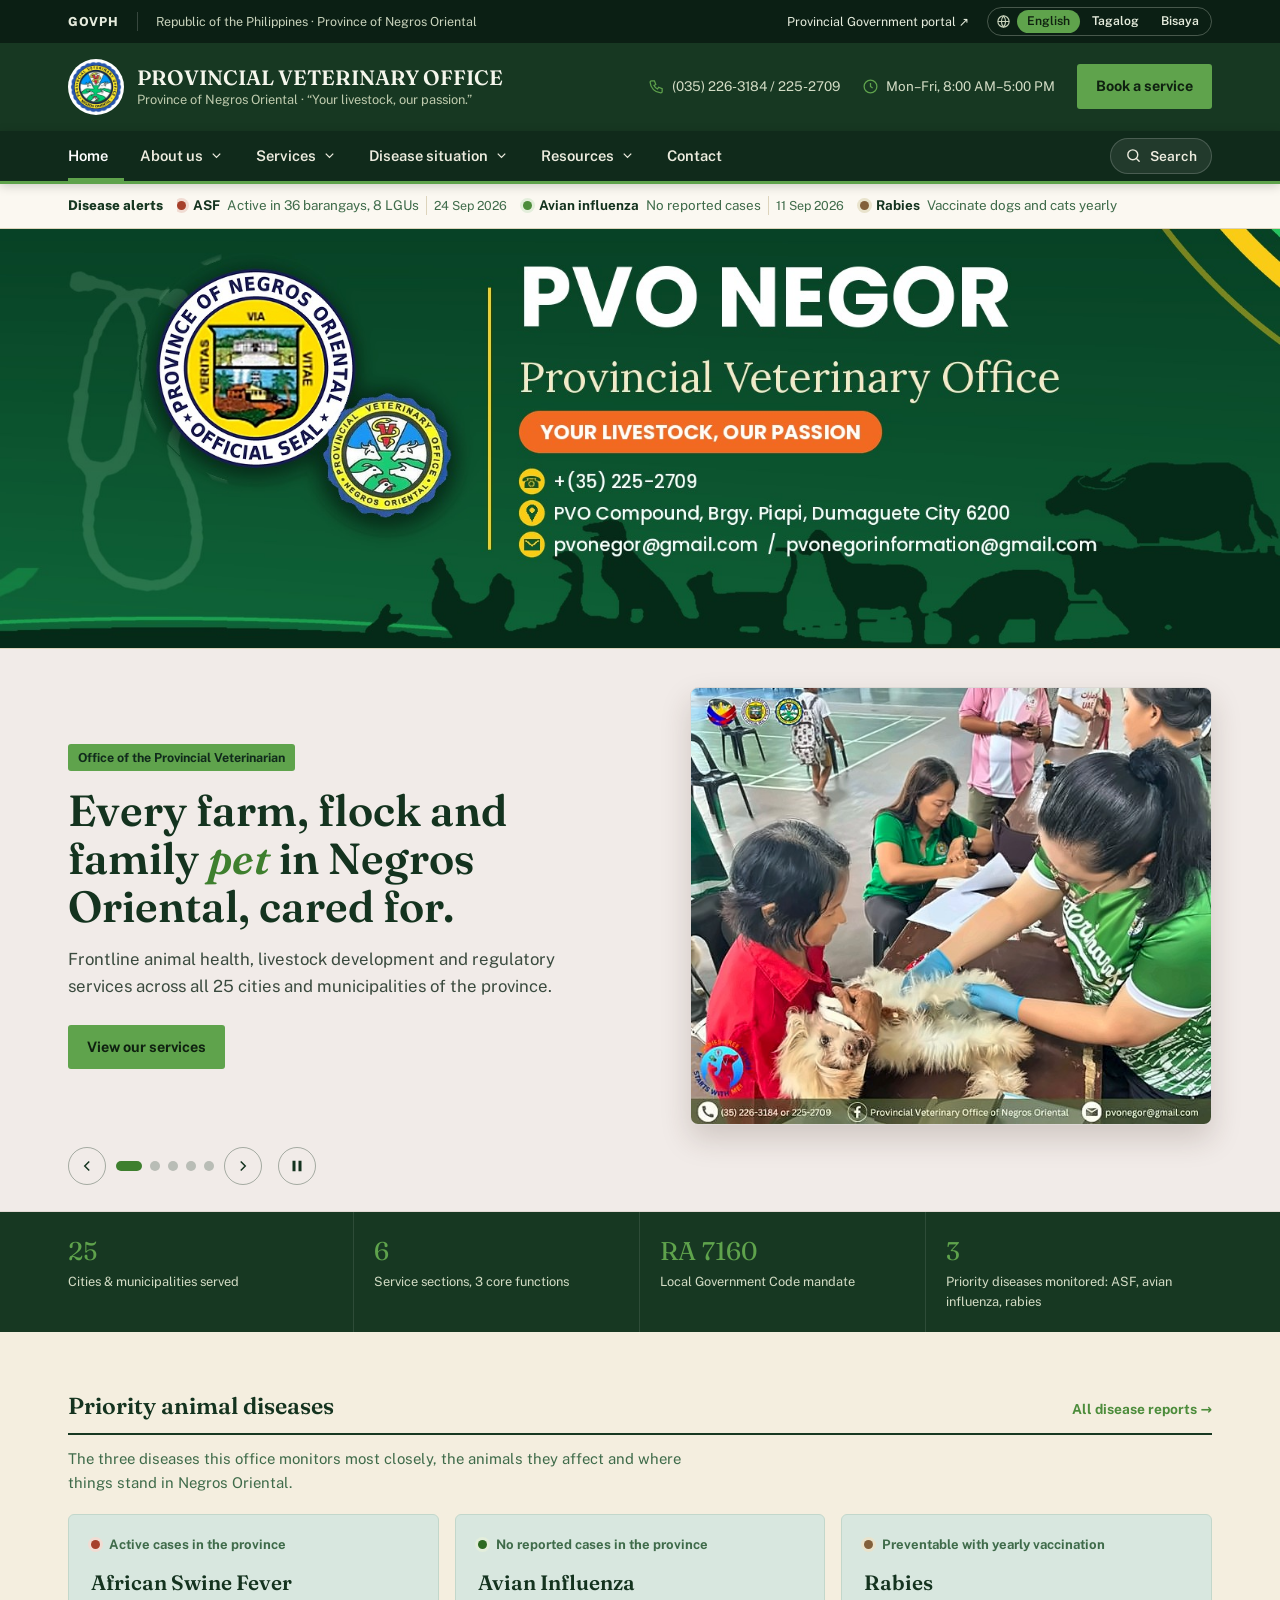
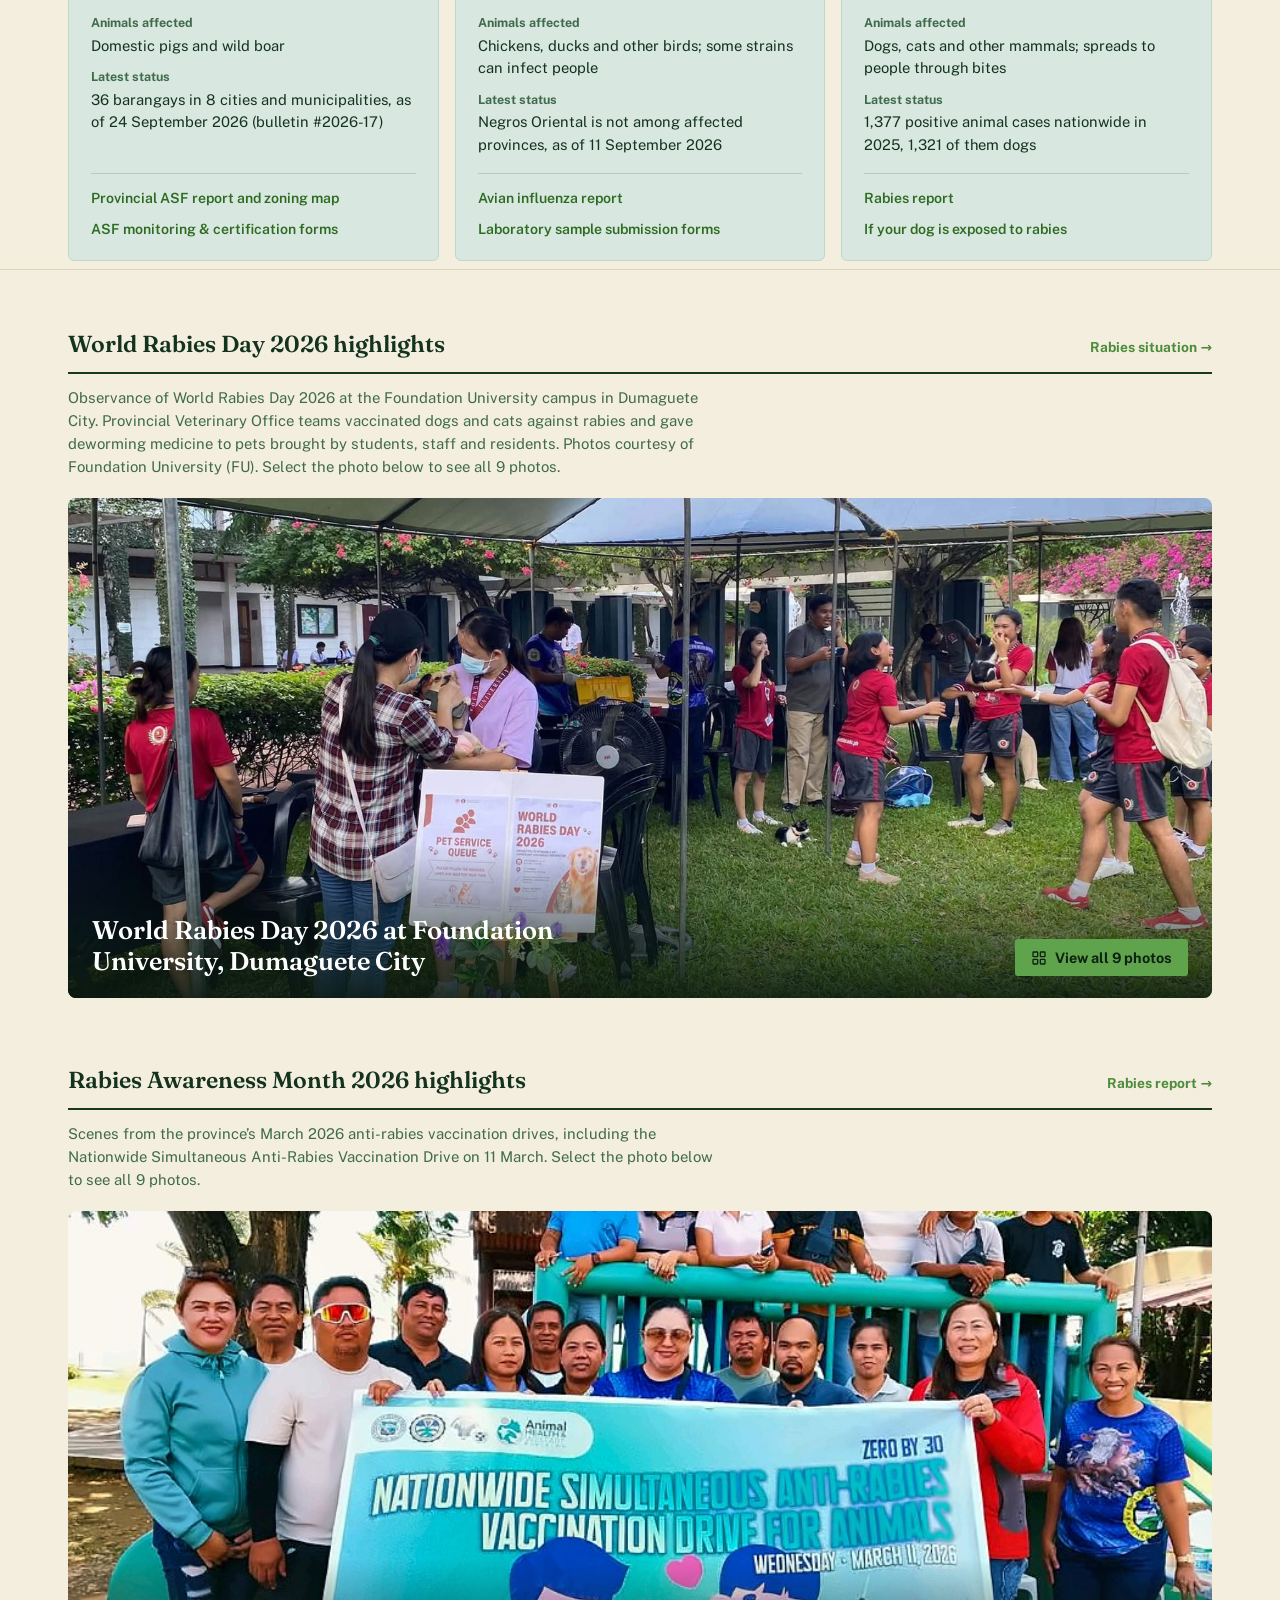
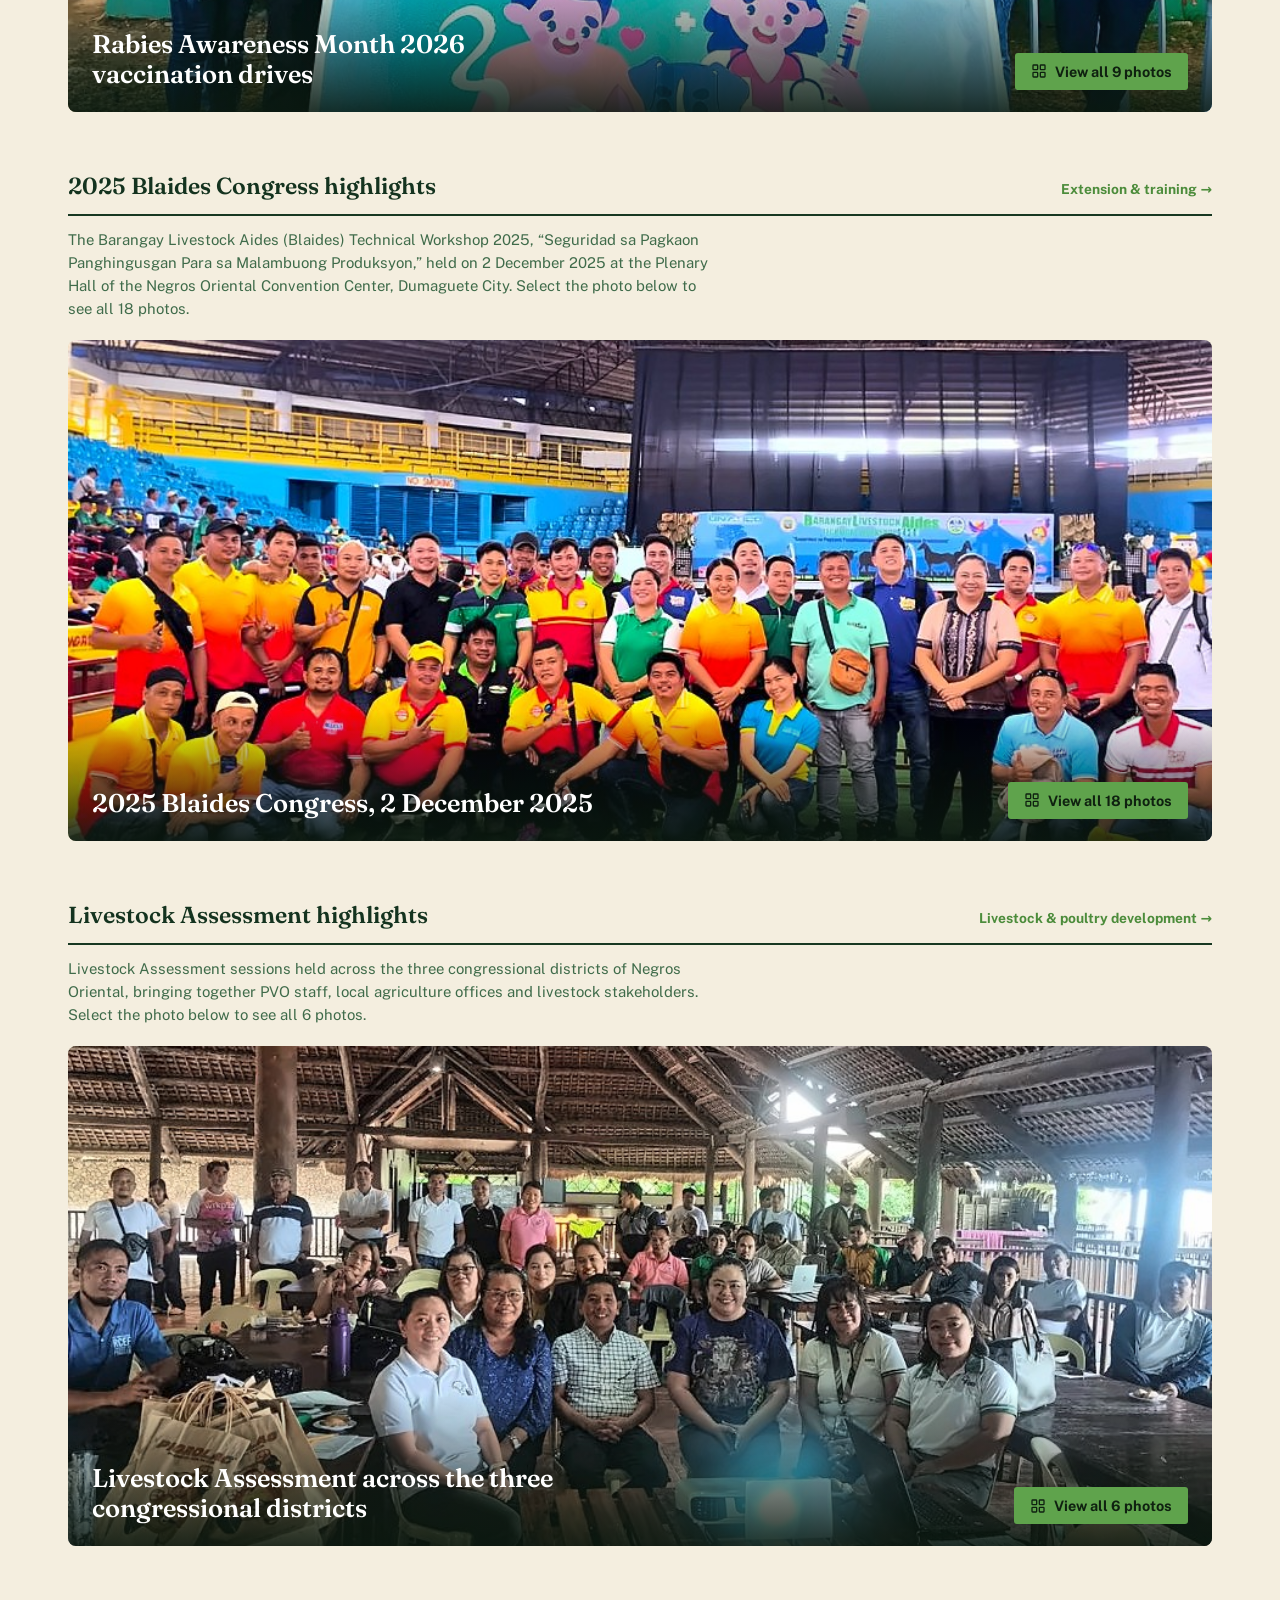
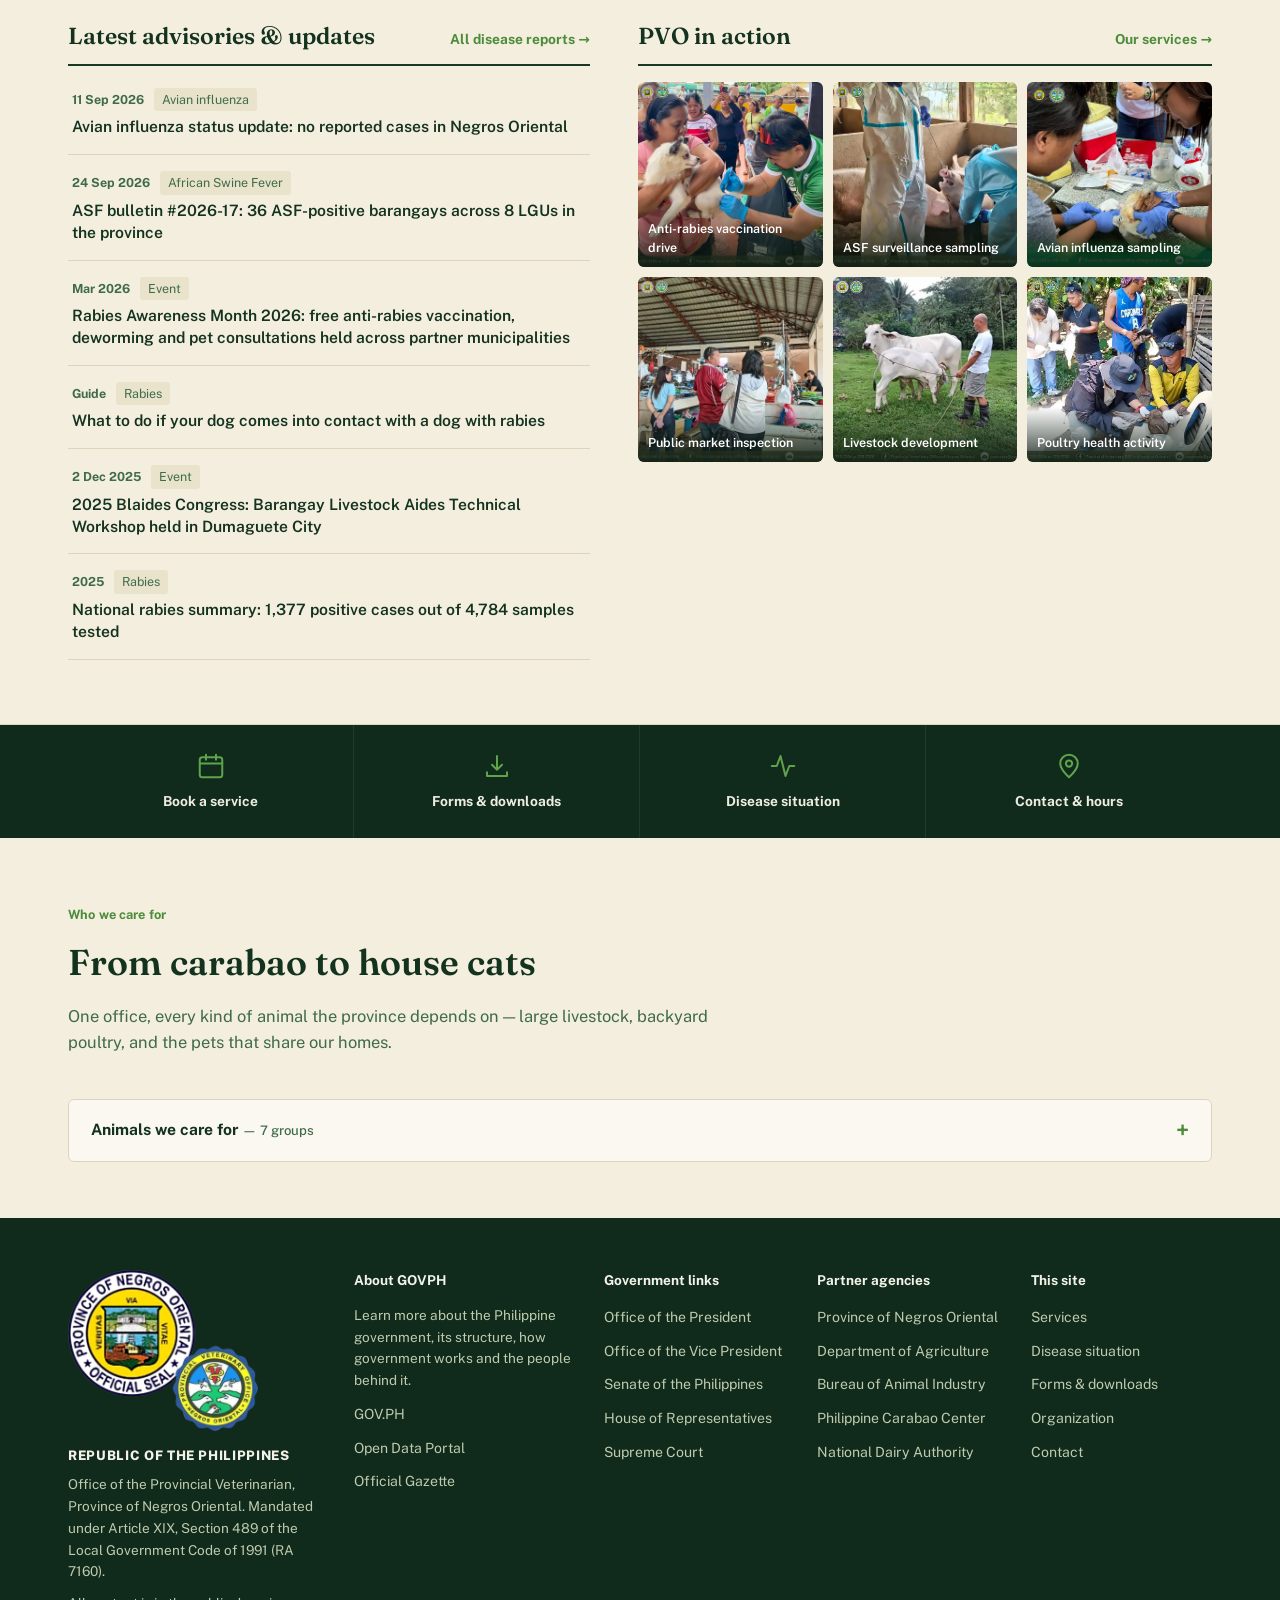
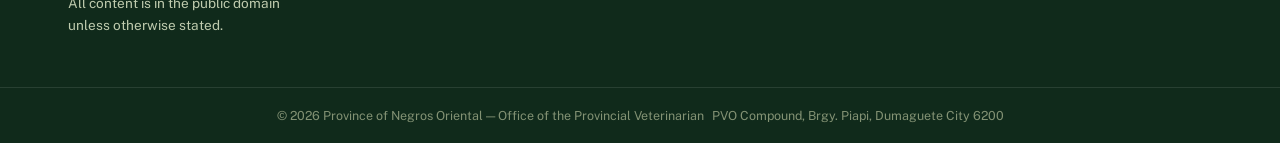
==== commit c3695059: "Update ASF status with new maps and bulletin #2026-17; fix document link case - Add "LGUs with activ" ====
--- a/index.html
+++ b/index.html
@@ -87,7 +87,7 @@
           <button class="top sub-toggle" type="button" aria-expanded="false" aria-controls="menu-4">Resources<svg class="chev" viewBox="0 0 24 24" fill="none" stroke="currentColor" stroke-width="2" aria-hidden="true"><path d="m6 9 6 6 6-6"/></svg></button>
           <ul class="submenu" id="menu-4">
             <li><a href="forms.html">Forms &amp; downloads</a></li>
-            <li><a href="documents/DA-Rabies-Exposed-Dog-Poster-Filipino.pdf" download>Rabies exposed-dog poster (PDF)</a></li>
+            <li><a href="documents/da-rabies-exposed-dog-poster-filipino.pdf" download>Rabies exposed-dog poster (PDF)</a></li>
           </ul>
         </li>
         <li><a class="top" href="contact.html">Contact</a></li>
@@ -122,7 +122,7 @@
         <div class="slide-text">
           <span class="slide-eyebrow">African Swine Fever advisory</span>
           <h2 class="slide-title">36 barangays in 8 cities and municipalities have active ASF cases</h2>
-          <p>From the national ASF bulletin #2026-16, as of 4 September 2026. See the provincial zoning map and the national picture.</p>
+          <p>From the national ASF bulletin #2026-17, as of 24 September 2026. See the provincial zoning map and the national picture.</p>
           <div class="slide-ctas"><a class="btn btn-primary" href="disease-status.html#asf">See the ASF report</a></div>
         </div>
         <div class="slide-media"><img src="images/asf-sampling-1.jpg" alt="Provincial Veterinary Office staff drawing a blood sample from a restrained piglet for ASF testing" loading="lazy"></div>
@@ -261,7 +261,7 @@
           <h3><a href="disease-status.html#asf">African Swine Fever</a></h3>
           <dl class="dc-facts">
             <div><dt>Animals affected</dt><dd>Domestic pigs and wild boar</dd></div>
-            <div><dt>Latest status</dt><dd>36 barangays in 8 cities and municipalities, as of 4 September 2026 <span class="nw">(bulletin #2026-16)</span></dd></div>
+            <div><dt>Latest status</dt><dd>36 barangays in 8 cities and municipalities, as of 24 September 2026 <span class="nw">(bulletin #2026-17)</span></dd></div>
           </dl>
           <ul class="dc-links">
             <li><a href="disease-status.html#asf">Provincial ASF report and zoning map</a></li>
@@ -546,7 +546,7 @@
         <div class="block-head"><h2>Latest advisories &amp; updates</h2><a href="disease-status.html">All disease reports</a></div>
         <ul class="news-list">
           <li><a href="disease-status.html#avian"><span class="news-meta"><time>11 Sep 2026</time><span class="news-tag">Avian influenza</span></span><span class="news-title">Avian influenza status update: no reported cases in Negros Oriental</span></a></li>
-          <li><a href="disease-status.html#asf"><span class="news-meta"><time>4 Sep 2026</time><span class="news-tag">African Swine Fever</span></span><span class="news-title">ASF bulletin #2026-16: 36 ASF-positive barangays across 8 LGUs in the province</span></a></li>
+          <li><a href="disease-status.html#asf"><span class="news-meta"><time>24 Sep 2026</time><span class="news-tag">African Swine Fever</span></span><span class="news-title">ASF bulletin #2026-17: 36 ASF-positive barangays across 8 LGUs in the province</span></a></li>
           <li><a href="#rabies-month"><span class="news-meta"><time>Mar 2026</time><span class="news-tag">Event</span></span><span class="news-title">Rabies Awareness Month 2026: free anti-rabies vaccination, deworming and pet consultations held across partner municipalities</span></a></li>
           <li><a href="disease-status.html#rabies-exposed-dog"><span class="news-meta"><time>Guide</time><span class="news-tag">Rabies</span></span><span class="news-title">What to do if your dog comes into contact with a dog with rabies</span></a></li>
           <li><a href="#blaides-congress"><span class="news-meta"><time>2 Dec 2025</time><span class="news-tag">Event</span></span><span class="news-title">2025 Blaides Congress: Barangay Livestock Aides Technical Workshop held in Dumaguete City</span></a></li>
--- a/css/style.css
+++ b/css/style.css
@@ -308,6 +308,17 @@
     display: inline-flex; align-items: center; gap: 8px; padding: 7px 13px;
     border: 1px solid var(--line); border-radius: 20px; font-size: 0.84rem; background: var(--paper-raised);
   }
+  /* ASF status: two provincial maps + national bulletin */
+  .asf-maps { display: grid; grid-template-columns: repeat(3, minmax(0, 1fr)); gap: 28px; align-items: start; }
+  .asf-map-card { margin: 0; }
+  .asf-map-card h3 { font-size: 1.05rem; line-height: 1.3; margin: 0 0 12px; min-height: 2.6em; }
+  .asf-map-card .lb-single { width: 100%; max-width: 280px; margin: 0; }
+  .asf-map-card .lb-single img { max-height: 460px; width: 100%; object-fit: contain; background: #fff; }
+  .asf-map-card figcaption { font-size: .84rem; color: var(--ink-soft); margin-top: 10px; max-width: 32ch; }
+  .lb-hint.asf-maps-hint { text-align: left; margin: 14px 0 0; }
+  .asf-photo-row { margin-top: 40px; }
+  @media (max-width: 900px) { .asf-maps { grid-template-columns: 1fr 1fr; } }
+  @media (max-width: 560px) { .asf-maps { grid-template-columns: 1fr; } .asf-map-card .lb-single { max-width: 320px; } .asf-map-card h3 { min-height: 0; } }
   .asf-map-row { display: grid; grid-template-columns: minmax(220px, 300px) 1fr; gap: 36px; align-items: start; margin-bottom: 10px; }
   .asf-map-row .asf-map { margin: 0 !important; }
   .asf-map-row .asf-map img { width: 100% !important; max-width: 260px !important; }
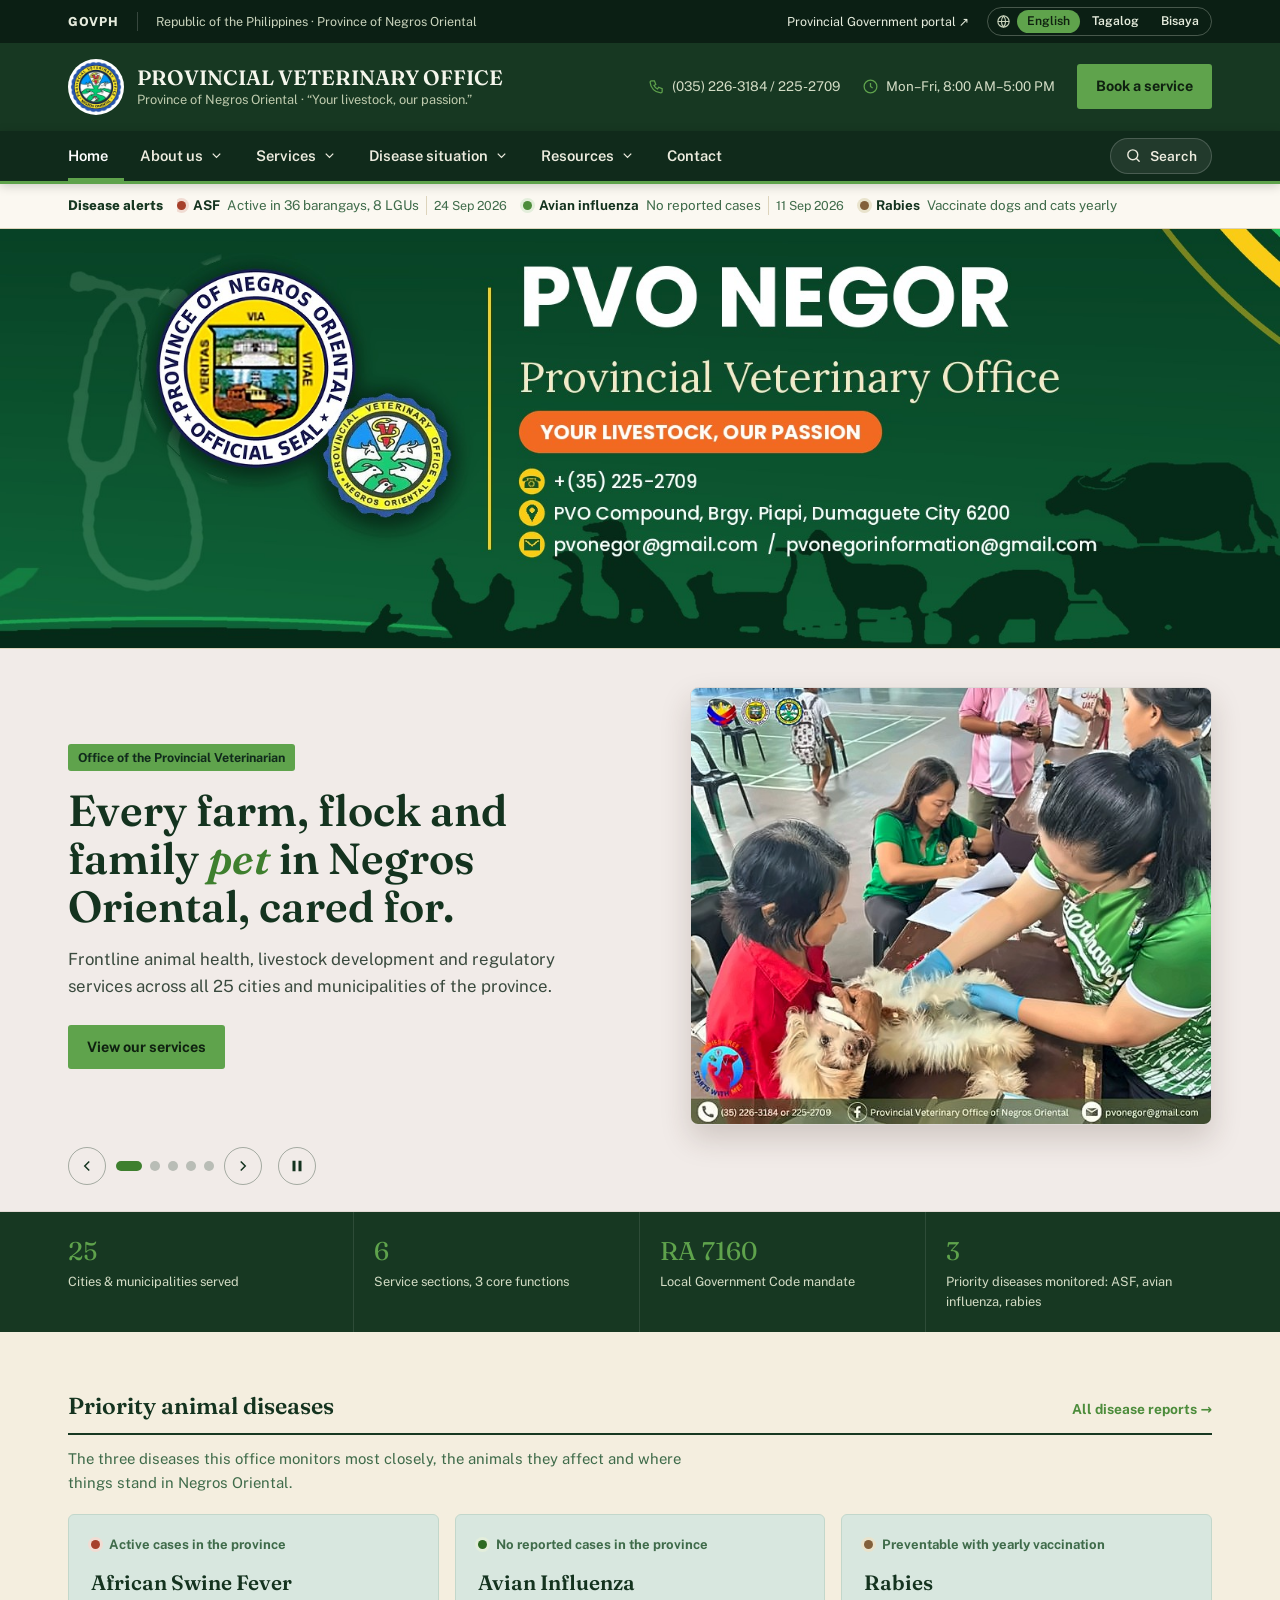
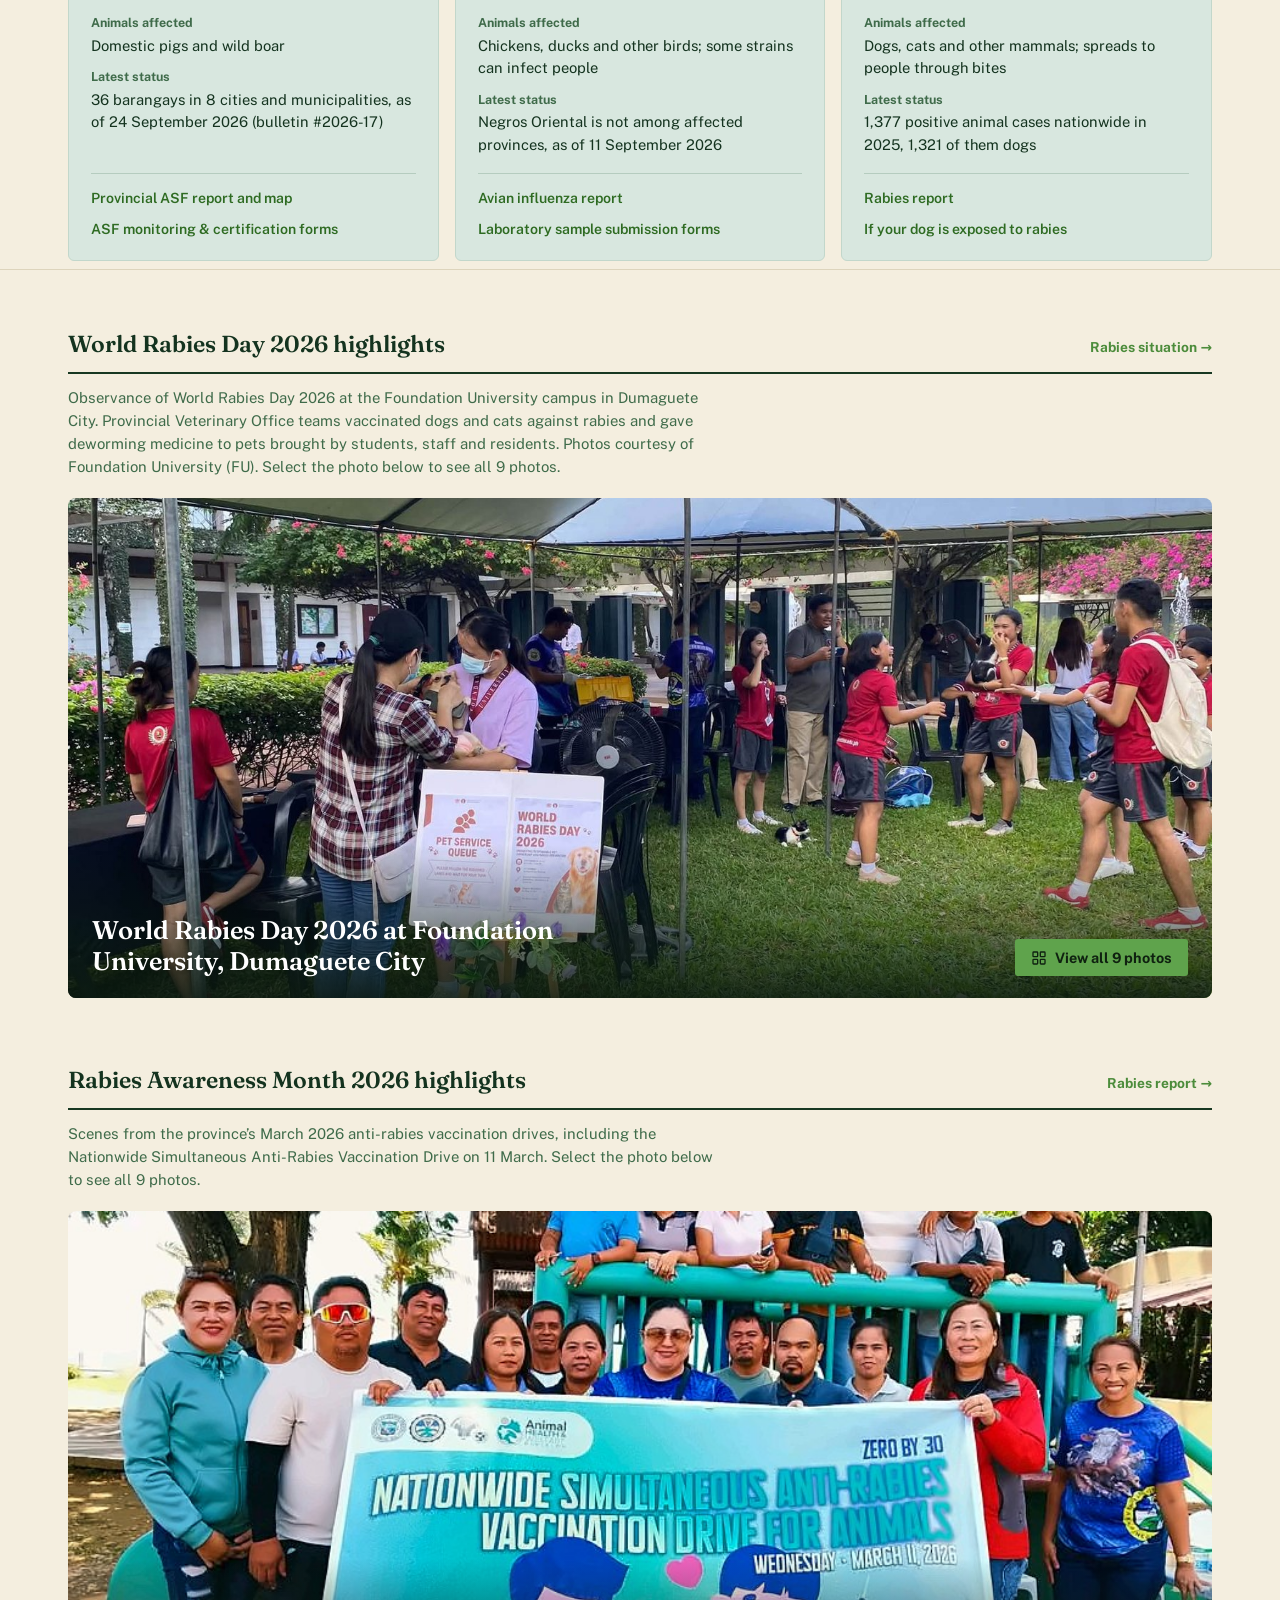
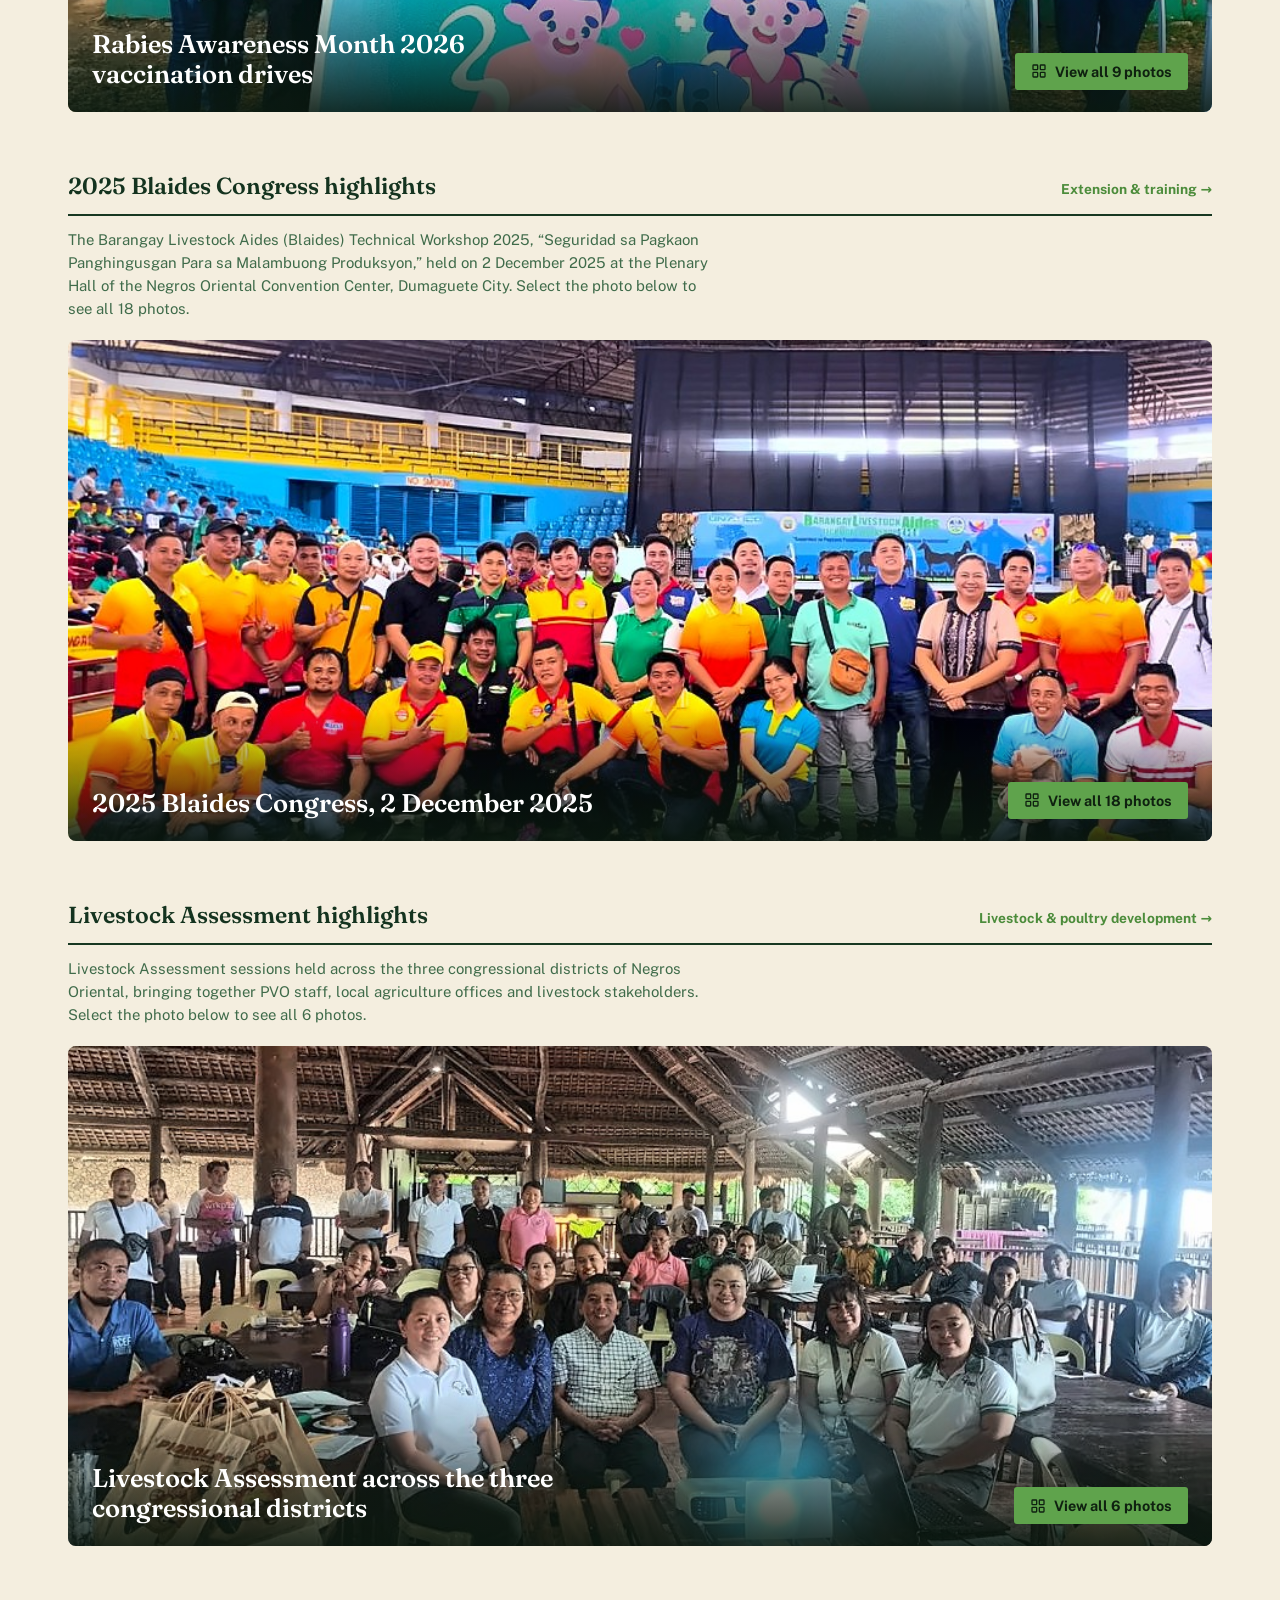
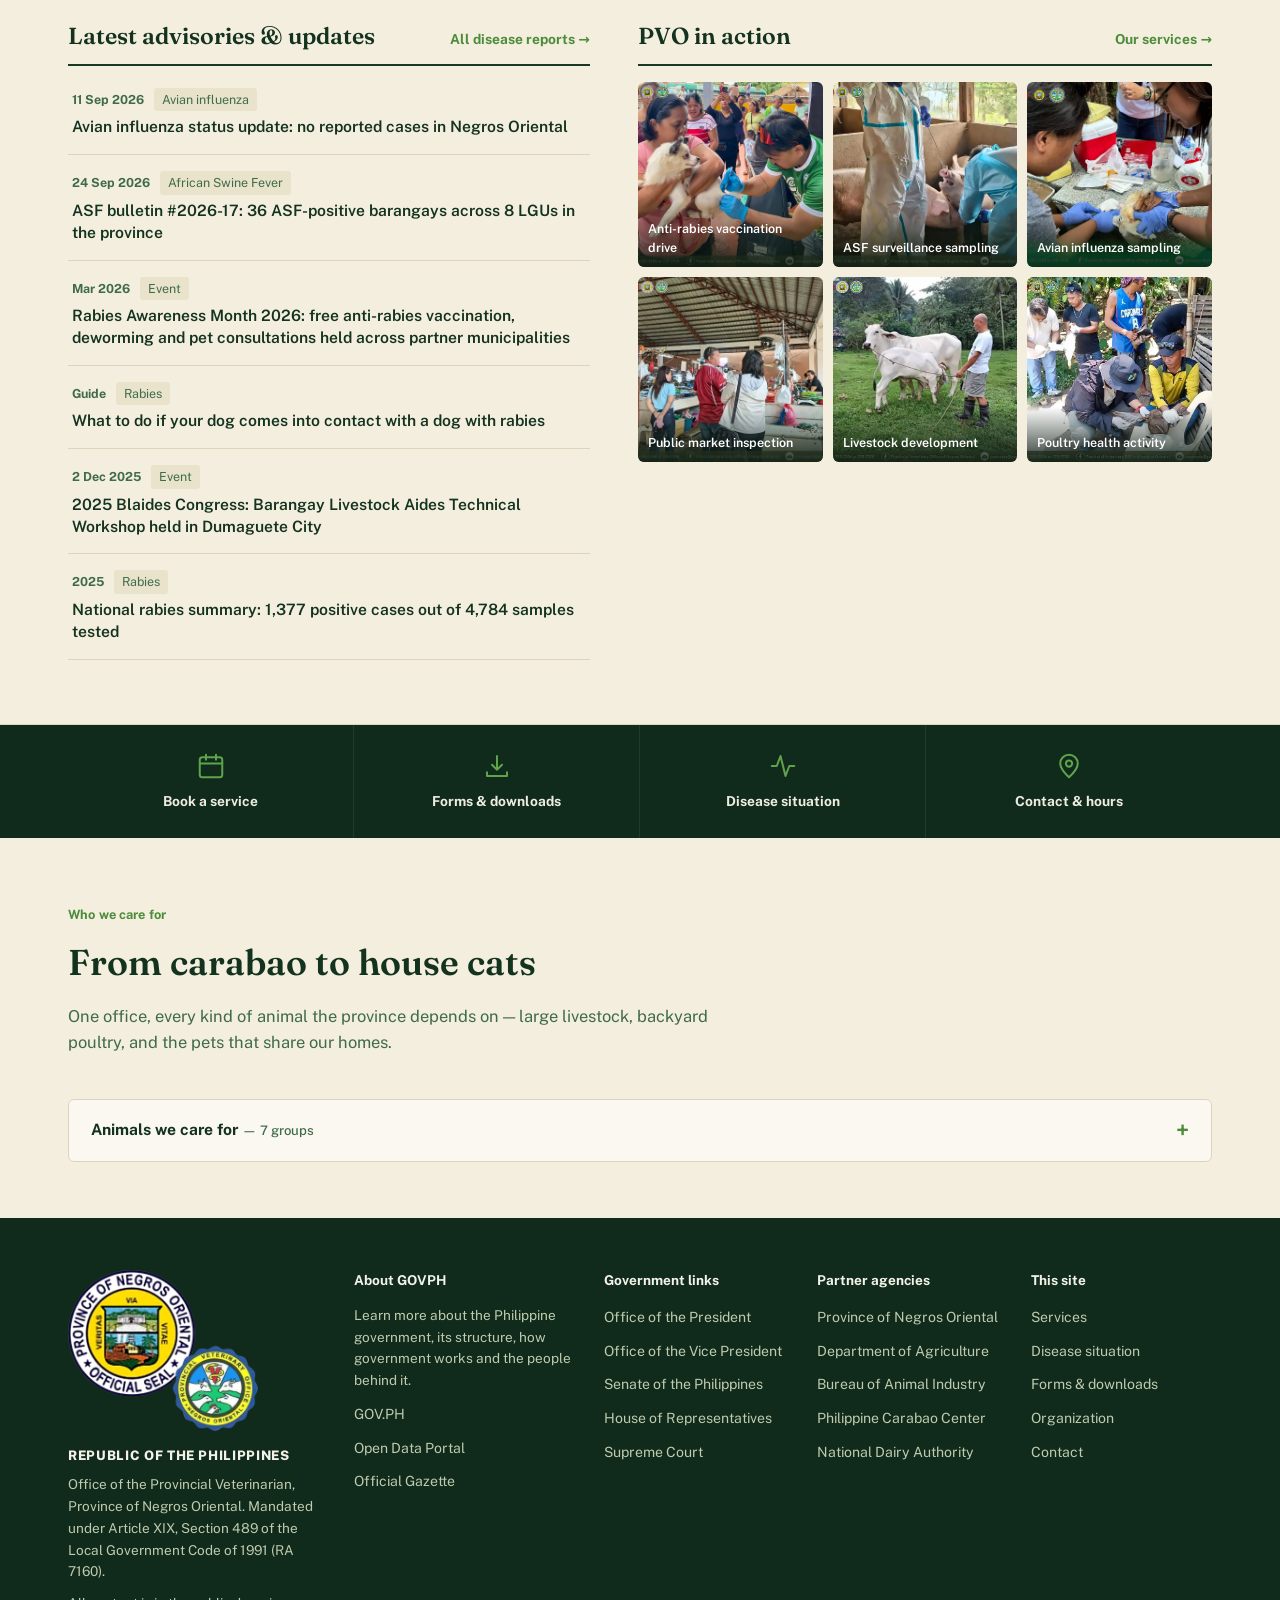
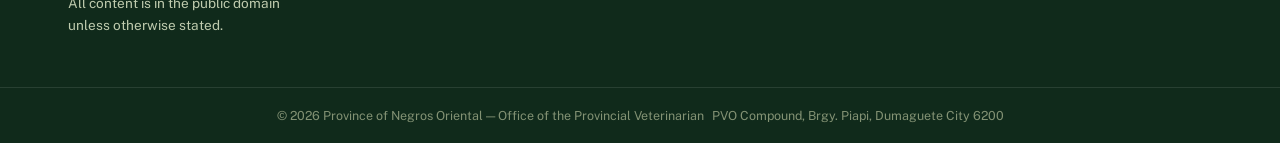
==== commit d9387884: "Remove ASF zoning status map from Disease status page Drop the 'ASF Zoning Status in Negros Oriental" ====
--- a/index.html
+++ b/index.html
@@ -122,7 +122,7 @@
         <div class="slide-text">
           <span class="slide-eyebrow">African Swine Fever advisory</span>
           <h2 class="slide-title">36 barangays in 8 cities and municipalities have active ASF cases</h2>
-          <p>From the national ASF bulletin #2026-17, as of 24 September 2026. See the provincial zoning map and the national picture.</p>
+          <p>From the national ASF bulletin #2026-17, as of 24 September 2026. See the provincial map and the national picture.</p>
           <div class="slide-ctas"><a class="btn btn-primary" href="disease-status.html#asf">See the ASF report</a></div>
         </div>
         <div class="slide-media"><img src="images/asf-sampling-1.jpg" alt="Provincial Veterinary Office staff drawing a blood sample from a restrained piglet for ASF testing" loading="lazy"></div>
@@ -264,7 +264,7 @@
             <div><dt>Latest status</dt><dd>36 barangays in 8 cities and municipalities, as of 24 September 2026 <span class="nw">(bulletin #2026-17)</span></dd></div>
           </dl>
           <ul class="dc-links">
-            <li><a href="disease-status.html#asf">Provincial ASF report and zoning map</a></li>
+            <li><a href="disease-status.html#asf">Provincial ASF report and map</a></li>
             <li><a href="forms.html#asf-forms">ASF monitoring &amp; certification forms</a></li>
           </ul>
         </article>
--- a/css/style.css
+++ b/css/style.css
@@ -309,7 +309,7 @@
     border: 1px solid var(--line); border-radius: 20px; font-size: 0.84rem; background: var(--paper-raised);
   }
   /* ASF status: two provincial maps + national bulletin */
-  .asf-maps { display: grid; grid-template-columns: repeat(3, minmax(0, 1fr)); gap: 28px; align-items: start; }
+  .asf-maps { display: grid; grid-template-columns: repeat(2, minmax(0, 1fr)); gap: 28px; align-items: start; }
   .asf-map-card { margin: 0; }
   .asf-map-card h3 { font-size: 1.05rem; line-height: 1.3; margin: 0 0 12px; min-height: 2.6em; }
   .asf-map-card .lb-single { width: 100%; max-width: 280px; margin: 0; }
@@ -1326,3 +1326,61 @@
   .cc-group-head { grid-template-columns: 1fr auto; }
   .cc-group-head .fold-toggle { grid-column: 2; grid-row: 1 / span 3; }
 }
+
+/* ===== Rabies situation report (provincial lab, Rabies tab) ===== */
+.rsit { --rs-pos: #A6402B; --rs-neg: #6FA85F; --rs-pos-ink: #fff; --rs-neg-ink: #14331F; --rs-unf: #8F978C;
+  margin: 0 0 56px; padding: 0 0 48px; border-bottom: 1px solid var(--line); }
+:root:not([data-theme="light"]) { @media (prefers-color-scheme: dark) { .rsit { --rs-pos: #E08064; --rs-neg: #3F7A32; --rs-pos-ink: #1A0E0A; --rs-neg-ink: #fff; --rs-unf: #7A8279; } } }
+:root[data-theme="dark"] .rsit { --rs-pos: #E08064; --rs-neg: #3F7A32; --rs-pos-ink: #1A0E0A; --rs-neg-ink: #fff; --rs-unf: #7A8279; }
+.rsit h3#rsit-title { font-size: clamp(1.35rem, 2.2vw, 1.7rem); margin: 6px 0 6px; }
+.rsit-sub { color: var(--ink-soft); font-size: .92rem; margin: 0 0 26px; max-width: 70ch; }
+.rsit-tiles { display: grid; grid-template-columns: repeat(4, minmax(0,1fr)); gap: 16px; }
+.rsit-tile { background: var(--paper-raised); border: 1px solid var(--line); border-radius: 10px; padding: 18px 20px; }
+.rsit-tile .n { font-family: 'Fraunces', serif; font-size: 2.2rem; line-height: 1; color: var(--ink); font-weight: 600; }
+.rsit-tile .l { font-size: .88rem; color: var(--ink-soft); margin-top: 10px; }
+.rsit-tile.t-pos { background: var(--coral-100); border-color: transparent; } .rsit-tile.t-pos .n { color: var(--coral-600); }
+.rsit-tile.t-neg { background: var(--leaf-100); border-color: transparent; } .rsit-tile.t-neg .n { color: var(--leaf-600); }
+.rsit-charts { display: grid; grid-template-columns: minmax(0,1.15fr) minmax(0,1fr); gap: 40px; margin-top: 36px; }
+.rsit-chart { margin: 0; }
+.rsit-ct { font-family: 'Fraunces', serif; font-size: 1.05rem; font-weight: 600; color: var(--ink); margin-bottom: 10px; }
+.rs-legend { display: flex; gap: 16px; font-size: .82rem; color: var(--ink-soft); margin-bottom: 12px; }
+.rs-legend span { display: inline-flex; align-items: center; gap: 6px; }
+.rs-legend i { width: 11px; height: 11px; border-radius: 3px; display: inline-block; }
+.rs-pos { background: var(--rs-pos); } .rs-neg { background: var(--rs-neg); }
+.rs-unf { background: repeating-linear-gradient(45deg, var(--rs-unf) 0 3px, transparent 3px 6px); box-shadow: inset 0 0 0 1px var(--rs-unf); }
+.rs-plot { display: grid; grid-template-columns: 22px 1fr; gap: 8px; height: 250px; padding-bottom: 24px; }
+.rs-y { display: flex; flex-direction: column; justify-content: space-between; font-size: .75rem; color: var(--ink-soft); text-align: right; transform: translateY(-.5em); height: calc(100% + 1em); }
+.rs-area { position: relative; display: grid; grid-template-columns: repeat(8, 1fr); gap: 10px; border-bottom: 1px solid var(--ink-soft);
+  background: repeating-linear-gradient(to top, transparent 0 calc(25% - 1px), var(--line) calc(25% - 1px) 25%); }
+.rs-col { position: relative; height: 100%; }
+.rs-stack { position: absolute; inset: 0; display: flex; flex-direction: column-reverse; gap: 2px; }
+.rs-seg { position: relative; display: flex; align-items: center; justify-content: center; font-size: .78rem; min-height: 0; outline: none; }
+.rs-seg:last-child { border-radius: 4px 4px 0 0; }
+.rs-seg b { font-weight: 600; }
+.rs-seg.rs-pos { color: var(--rs-pos-ink); } .rs-seg.rs-neg { color: var(--rs-neg-ink); }
+.rs-seg.rs-unf { color: var(--ink); } .rs-seg.rs-unf b { background: var(--paper); padding: 0 4px; border-radius: 3px; }
+.rs-none { position: absolute; bottom: 4px; left: 0; right: 0; text-align: center; font-size: .68rem; color: var(--ink-soft); line-height: 1.1; }
+.rs-x { position: absolute; top: 100%; left: 0; right: 0; text-align: center; font-size: .8rem; color: var(--ink-soft); padding-top: 6px; }
+.rs-hbars { display: grid; gap: 12px; margin-top: 6px; }
+.rs-hrow { display: grid; grid-template-columns: 118px 1fr; align-items: center; gap: 12px; font-size: .88rem; }
+.rs-hlab { text-align: right; color: var(--ink); }
+.rs-htrack { display: flex; align-items: center; gap: 8px; }
+.rs-hbar { position: relative; display: block; height: 16px; background: var(--rs-pos); border-radius: 0 4px 4px 0; outline: none; max-width: calc(100% - 20px); }
+.rs-htrack b { font-weight: 600; font-size: .85rem; color: var(--ink); }
+.rs-seg[data-tip]:hover::after, .rs-seg[data-tip]:focus-visible::after, .rs-hbar[data-tip]:hover::after, .rs-hbar[data-tip]:focus-visible::after {
+  content: attr(data-tip); position: absolute; bottom: calc(100% + 6px); left: 50%; transform: translateX(-50%); white-space: nowrap;
+  background: var(--ink); color: var(--paper); font-size: .75rem; font-weight: 500; padding: 4px 8px; border-radius: 5px; z-index: 5; pointer-events: none; }
+.rs-seg:hover, .rs-seg:focus-visible, .rs-hbar:hover, .rs-hbar:focus-visible { filter: brightness(1.08); box-shadow: 0 0 0 2px var(--paper), 0 0 0 3px var(--ink-soft); z-index: 4; }
+.rsit-note { font-size: .88rem; font-style: italic; color: var(--ink-soft); margin: 18px 0 0; }
+.rsit-table { margin-top: 18px; font-size: .9rem; }
+.rsit-table summary { cursor: pointer; color: var(--leaf-600); font-weight: 600; font-size: .88rem; }
+.rsit-table table { margin-top: 12px; }
+.rsit-narr { display: grid; grid-template-columns: minmax(0,1.5fr) minmax(0,1fr); gap: 36px; margin-top: 36px; align-items: start; }
+.rsit-narr h4 { font-family: 'Fraunces', serif; font-size: 1.15rem; margin: 0 0 12px; color: var(--ink); }
+.rsit-text p { margin: 0 0 14px; max-width: 70ch; }
+.rsit-actions { background: var(--coral-100); border-radius: 10px; padding: 22px 24px; }
+.rsit-actions h4 { color: var(--coral-600); }
+.rsit-actions ul { margin: 0; padding-left: 1.1em; display: grid; gap: 10px; font-size: .94rem; }
+.rsit-national { font-size: 1.25rem; margin: 0 0 14px; }
+@media (max-width: 900px) { .rsit-tiles { grid-template-columns: repeat(2, minmax(0,1fr)); } .rsit-charts, .rsit-narr { grid-template-columns: 1fr; } }
+@media (max-width: 480px) { .rsit-tiles { gap: 10px; } .rsit-tile { padding: 14px; } .rsit-tile .n { font-size: 1.8rem; } .rs-area { gap: 5px; } .rs-hrow { grid-template-columns: 100px 1fr; } .rs-none { font-size: .6rem; } }
